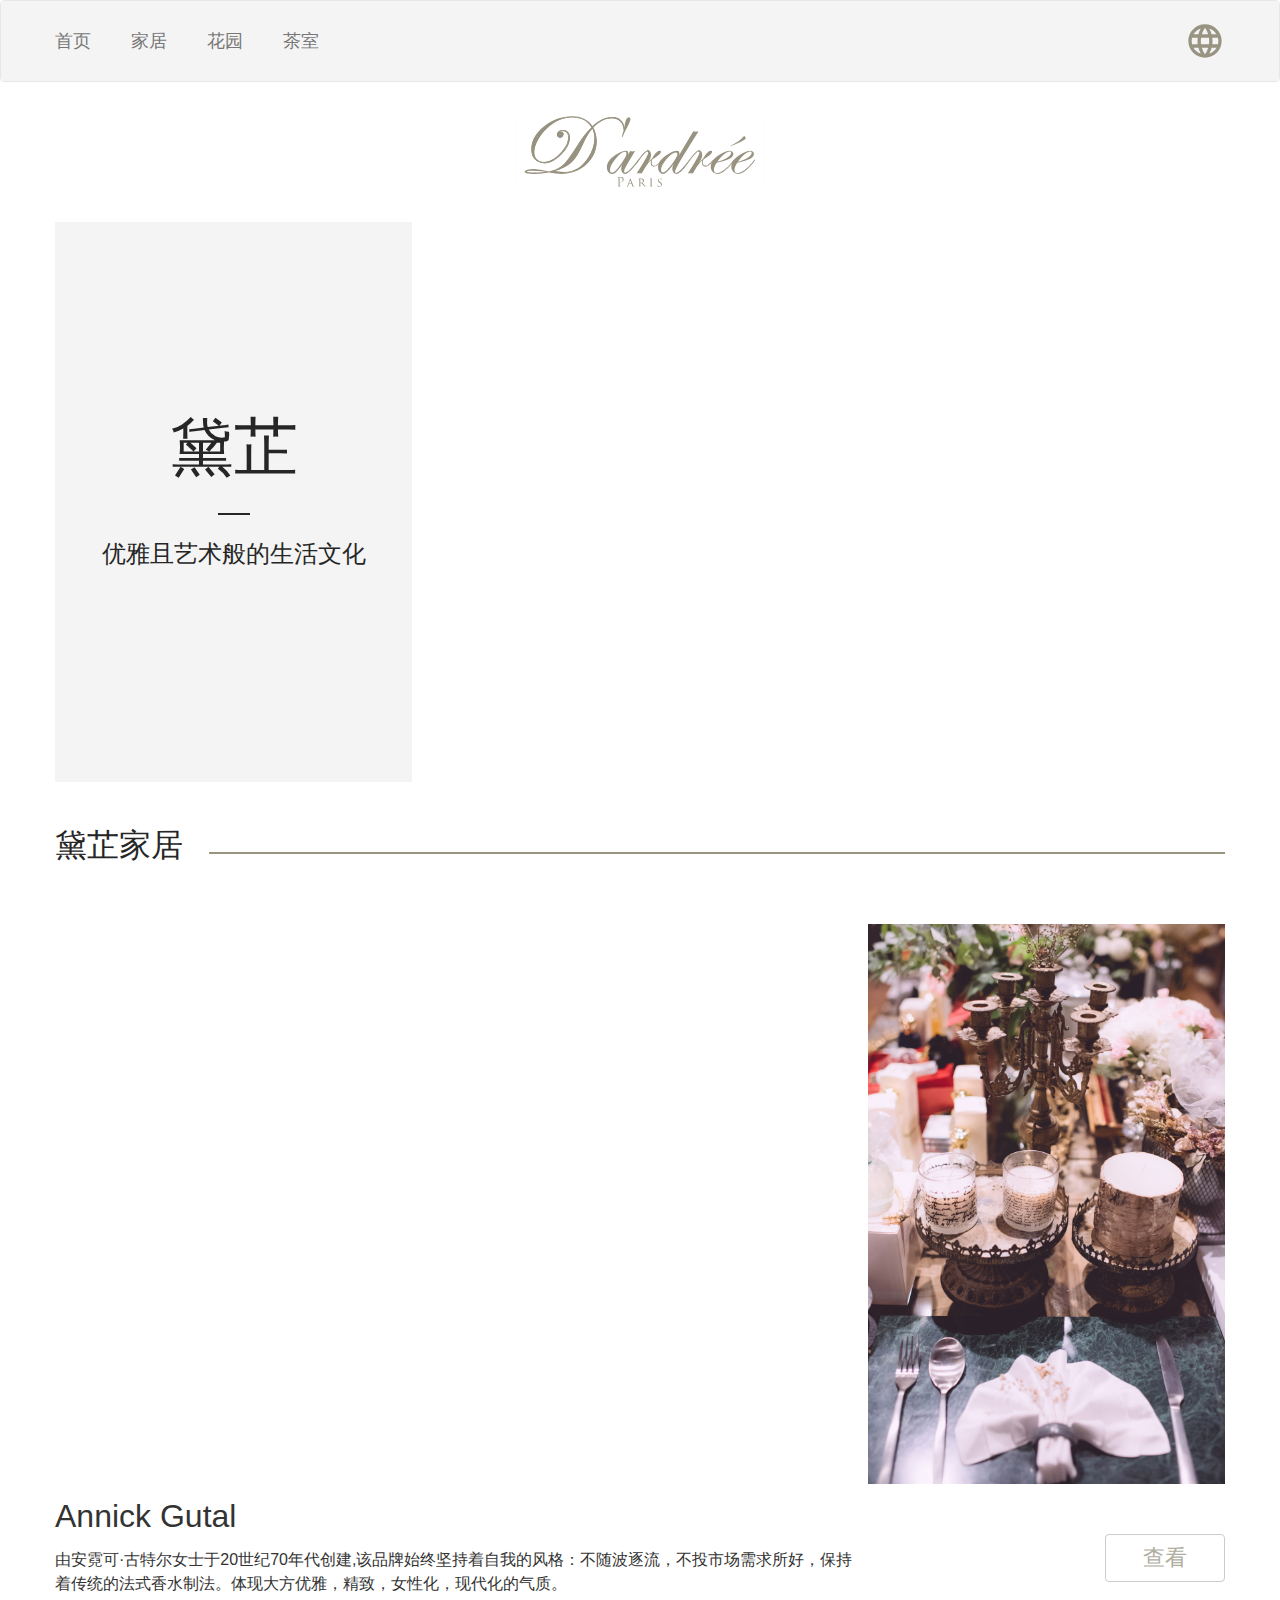
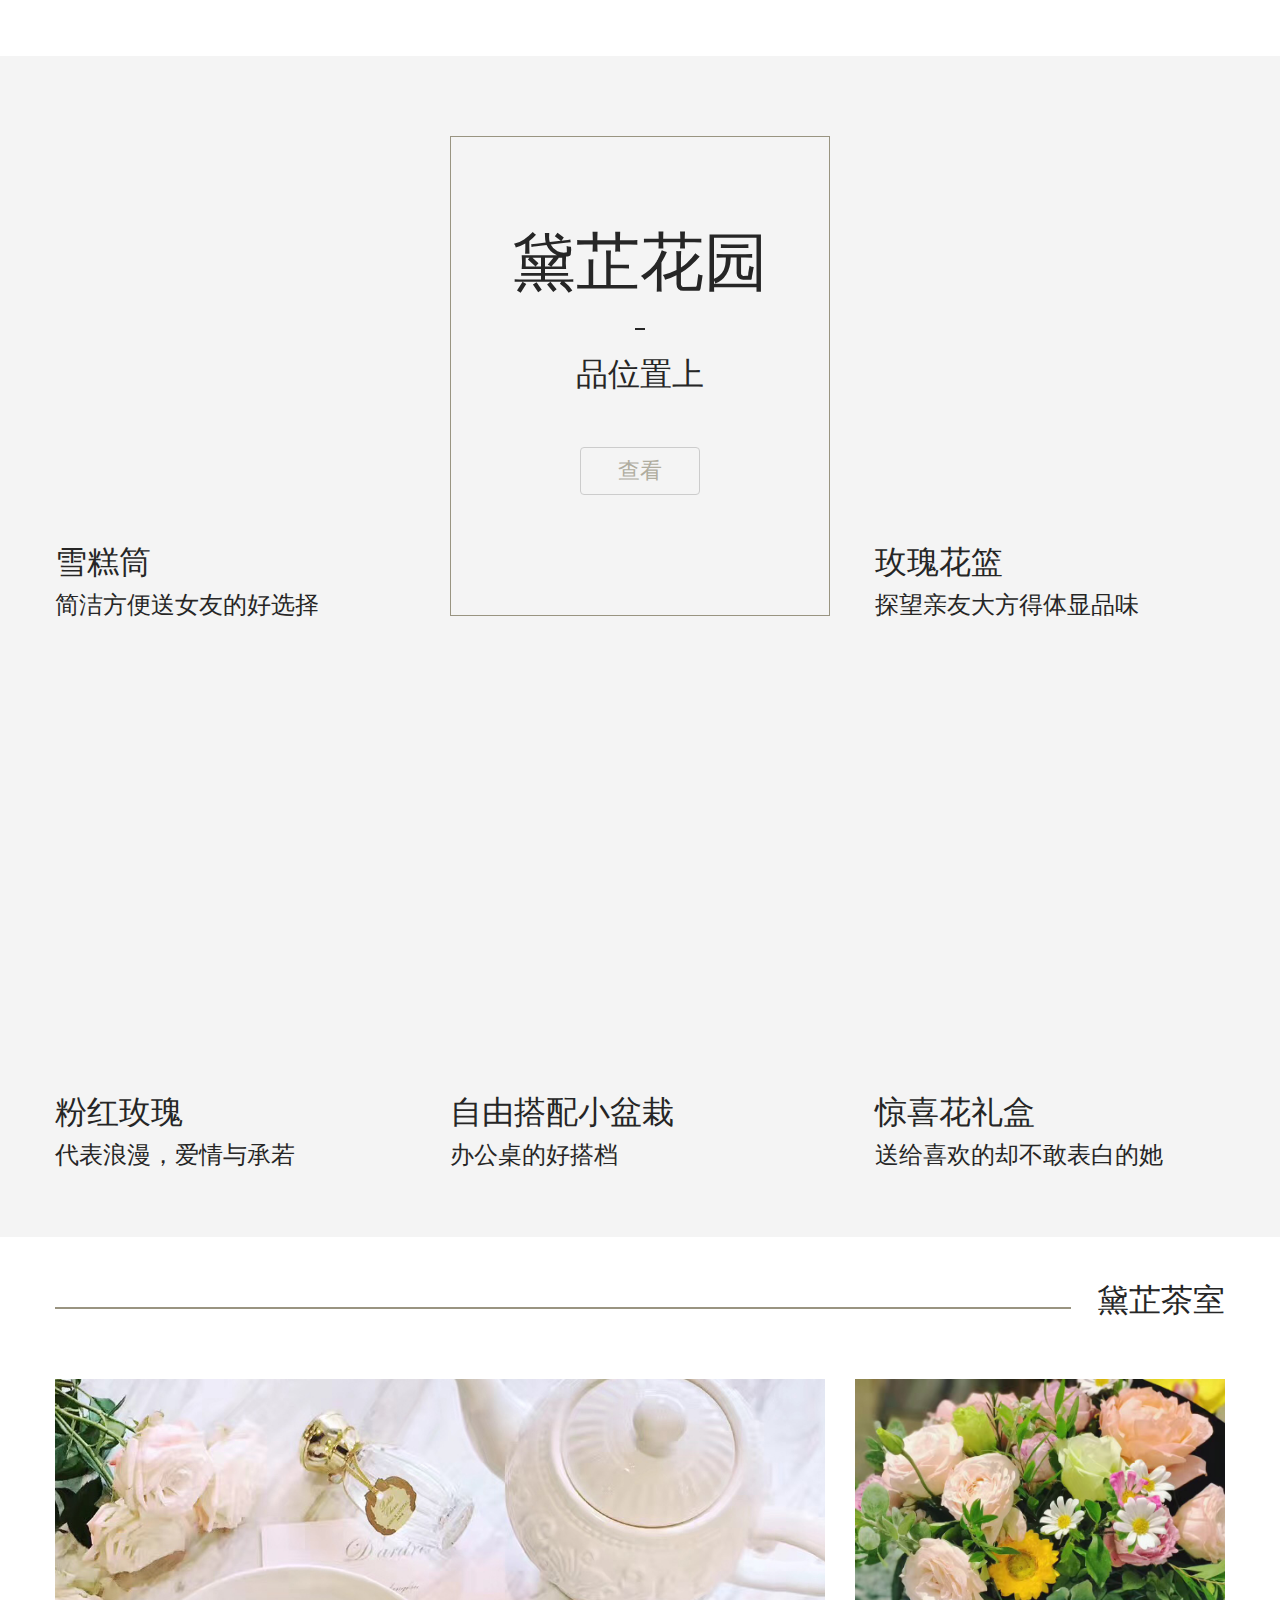
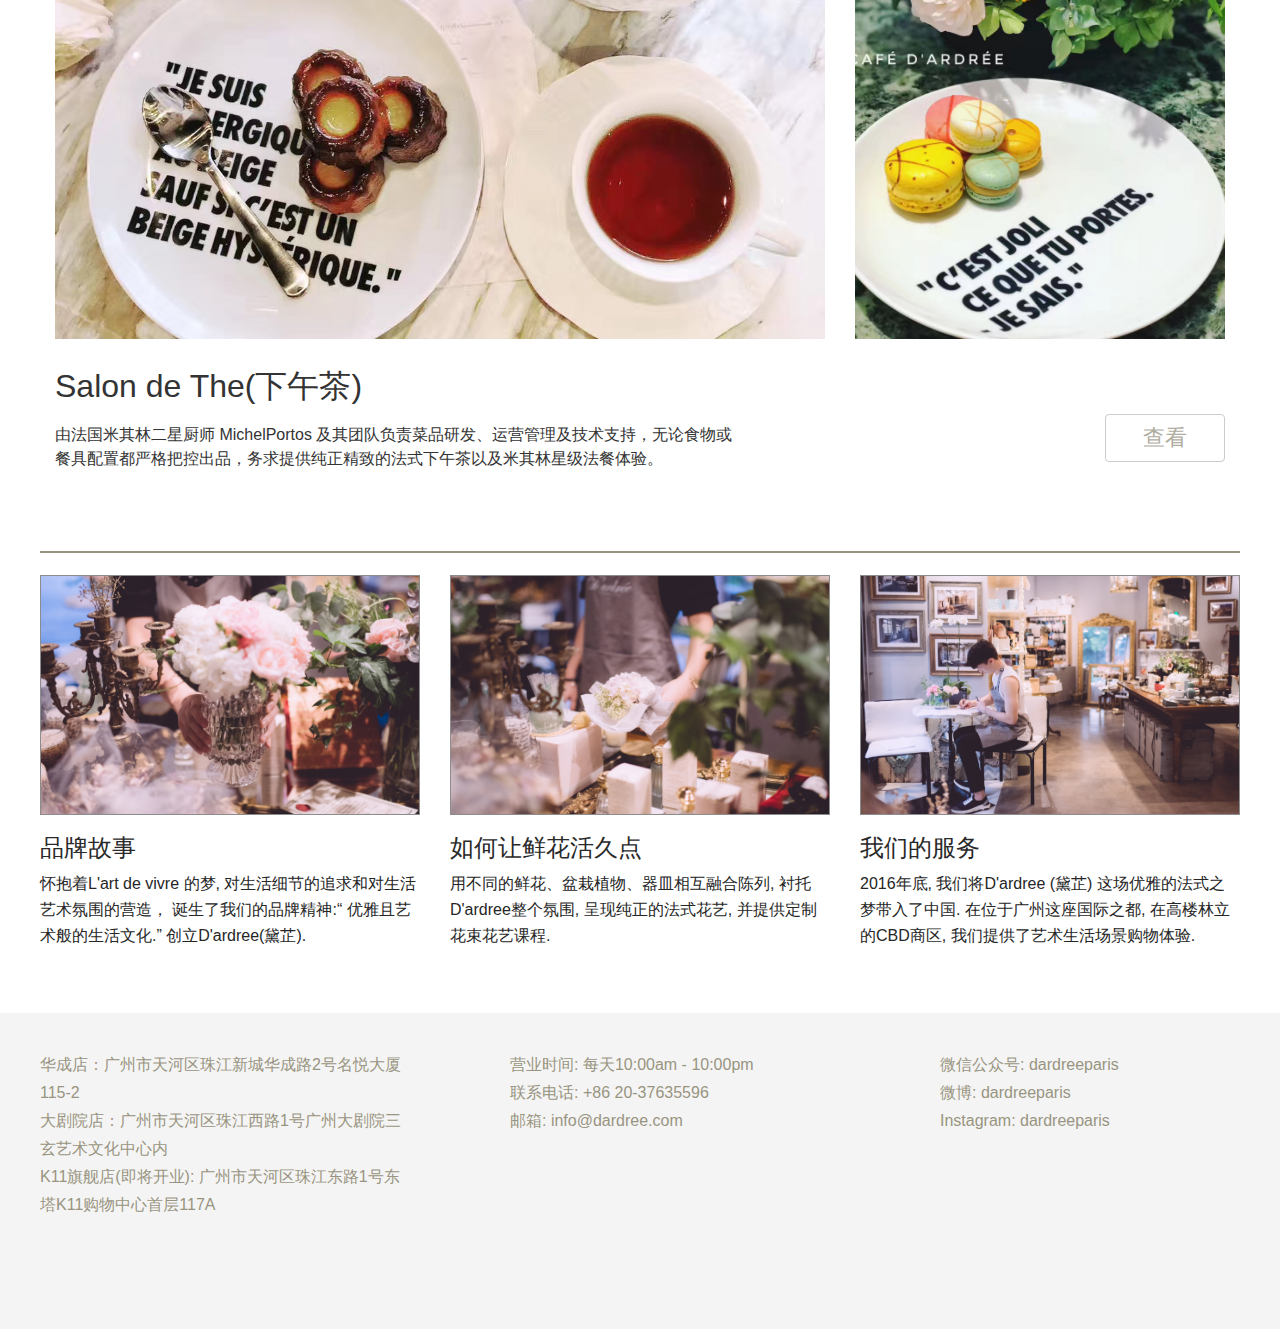
==== index.html @ 9ded81e1 "uodate" ====
<!DOCTYPE html>
<html lang="en">

<head>
    <meta charset="utf-8">
    <meta http-equiv="X-UA-Compatible" content="IE=edge">
    <meta name="viewport" content="width=device-width, initial-scale=1">
    <title>Document</title>
    <!-- Bootstrap -->
    <link href="./css/bootstrap.min.css" rel="stylesheet" />
    <link rel="stylesheet" href="./css/normalize.css" />

    <link rel="stylesheet" media="screen and (min-width:991px)" href="./css/index.css" type="text/css" />
    <link rel="stylesheet" media="screen and (min-width:750px) and (max-width:991px)" href="./css/ipad.css" type="text/css" />
    <style>
        @media screen and (min-width: 770px)and (max-width:991px) {
            .container {
                width: 736px;
            }
        }

        @media screen and (min-width: 992px) {
            .container {
                width: 1200px;
            }
        }

        @media screen and (min-width: 1400px) {
            .container {
                width: 1312px;
            }
        }
    </style>
    <script type="text/javascript" src="http://cdn.webfont.youziku.com/wwwroot/js/wf/youziku.api.min.js?"></script>
</head>

<body>
    <nav class="daiZhi_nav navbar navbar-default hidden-sm hidden-xs" id="home">
        <div class="container-fluid">
            <div class="container">
                <div class="collapse navbar-collapse" id="bs-example-navbar-collapse-1">
                    <ul class="nav navbar-nav hidden-sm">
                        <li><a href="#home">首页</a></li>
                        <li><a href="#homeGarden">家居</a></li>
                        <li><a href="#garden">花园</a></li>
                        <li><a href="#teaHouse">茶室</a></li>
                    </ul>
                    <ul class="nav navbar-nav navbar-right">
                        <embed src="./images/Ipad/图标/ic_language_black_48px.svg" type="image/svg+xml" />
                    </ul>
                </div>
            </div>
        </div>
    </nav>
    <nav class="ipad-nav hidden-lg hidden-md">
        <div class="content">
            <div class="nav-left">
                <p class="first"></p>
                <p></p>
                <p></p>
            </div>
            <div id="logo">
                <embed src="./logo4-3.svg" type="image/svg+xml" />
            </div>
            <div class="language">
                <embed src="./images/Ipad/图标/ic_language_black_48px.svg" type="image/svg+xml" />
            </div>
        </div>
    </nav>
    <div class="nav-content hidden-lg hidden-md">
        <ul>
            <li>首页<embed src="./images/Ipad/图标/home/ic_home_black_48px.svg" type="image/svg+xml" /></li>
            <li>家居<embed src="./images/Ipad/图标/filter vintage/ic_filter_vintage_black_48px.svg" type="image/svg+xml" /></li>
            <li>花园<embed src="./images/Ipad/图标/flower/ic_local_florist_black_48px.svg" type="image/svg+xml" /></li>
            <li>茶室<embed src="./images/Ipad/图标/breakfast/ic_free_breakfast_black_48px.svg" type="image/svg+xml" /></li>
        </ul>
    </div>
    <div class="pc">
        <!-- logo -->
        <h1 class="logo hidden-sm hidden-xs">
            <a href="javascript:;">
                <embed src="./logo4-3.svg" type="image/svg+xml" />
            </a>
        </h1>
        <!-- firstpart -->
        <div class="daiZhi_first">
            <div class="container">
                <div class="row">
                    <div class="col-md-4 leftbox">
                        <div class="pad">
                            <div class="inc">
                                <p>黛芷</p>
                                <hr style="width:32px;height:2px;border:none;border-top:2px solid #262626;" />
                                <p class="p2">优雅且艺术般的生活文化</p>
                            </div>
                        </div>
                    </div>
                    <div class="col-md-8 rightbox">
                        <div class="item" data-large-image="./Image/PC/主页/主业照.jpg" data-small-image="./Image/PC/主页/主业照.jpg">
                        </div>
                    </div>
                </div>
            </div>
        </div>

        <!-- 家居 -->
        <div class="daiZhiJiaJu" id="homeGarden">
            <div class="container">
                <div class="head">
                    <h3 class="title">黛芷家居</h3>
                    <hr class="hidden-sm hidden-xs" style="width:100%;height:2px;border:none;border-top:2px solid #999481;" />
                </div>
                <div class="row">
                    <div class="col-md-8 left" id="jiaJuPhoto">
                        <div class="item" data-large-image="./Image/PC/主页/黛芷家居/WYM_7405.jpg" data-small-image="./Image/PC/主页/黛芷家居/WYM_7405.jpg">
                        </div>
                    </div>
                    <div class="col-md-4 right hidden-sm hidden-xs">
                        <a href="javascript:;"></a>
                    </div>
                </div>
                <div class="introduce">
                    <h3>Annick Gutal</h3>
                    <p>由安霓可·古特尔女士于20世纪70年代创建,该品牌始终坚持着自我的风格：不随波逐流，不投市场需求所好，保持着传统的法式香水制法。体现大方优雅，精致，女性化，现代化的气质。</p>
                    </p>
                    <button type="button" class="btn btn-default">查看</button>
                </div>
            </div>
        </div>

        <!-- 花园 -->
        <div class="daiZhi_flower" id="garden">
            <div class="container">
                <div class="row">
                    <div class="hidden-lg hidden-md head">
                        <hr style="width:100%;height:2px;border:none;border-top:2px solid #262626;" />
                        <p>黛芷花园</p>
                    </div>
                    <div class="col-lg-4 col-md-6 col-sm-6 topLeft">
                        <a href="javascript:;">
                            <div class="kuang">
                                <div class="item" data-large-image="./Image/PC/主页/黛芷花园/雪糕筒.jpg" data-small-image="./Image/PC/主页/黛芷花园/雪糕筒.jpg">
                                </div>
                            </div>
                            <h3>雪糕筒</h3>
                            <p>简洁方便送女友的好选择</p>
                        </a>
                    </div>
                    <div class="col-lg-4 hidden-md hidden-sm hidden-xs topMid">
                        <a href="javascript:;">
                            <div class="kuang">
                                <div>
                                    <p>黛芷花园</p>
                                    <hr style="width:10px;height:2px;border:none;border-top:2px solid #262626;" />
                                    <p class="p2">品位置上</p>
                                    <button type="button" class="btn btn-default">查看</button>
                                </div>
                            </div>
                        </a>
                    </div>
                    <div class="col-lg-4 col-md-6 col-sm-6 topRight">
                        <a href="javascript:;">
                            <div class="kuang">
                                <div class="item" data-large-image="./Image/PC/主页/黛芷花园/hualan1.jpg" data-small-image="./Image/PC/主页/黛芷花园/hualan1.jpg">
                                </div>
                            </div>
                            <h3>玫瑰花篮</h3>
                            <p>探望亲友大方得体显品味</p>
                        </a>
                    </div>
                    <div class="col-lg-4 col-md-6 col-sm-6 downLeft">
                        <a href="javascript:;">
                            <div class="kuang">
                                <div class="item" data-large-image="./Image/PC/主页/黛芷花园/huahe 3.jpg" data-small-image="./Image/PC/主页/黛芷花园/huahe 3.jpg">
                                </div>
                            </div>
                            <h3>粉红玫瑰</h3>
                            <p>代表浪漫，爱情与承若</p>
                        </a>
                    </div>
                    <div class="col-lg-4 hidden-md hidden-sm hidden-xs downMid">
                        <a href="javascript:;">
                            <div class="kuang">
                                <div class="item" data-large-image="./Image/PC/主页/黛芷花园/30.jpg" data-small-image="./Image/PC/主页/黛芷花园/30.jpg">
                                </div>
                            </div>
                            <h3>自由搭配小盆栽</h3>
                            <p>办公桌的好搭档</p>
                        </a>
                    </div>
                    <div class="col-lg-4 col-md-6 col-sm-6 downRight">
                        <a href="javascript:;">
                            <div class="kuang">
                                <div class="item" data-large-image="./Image/PC/主页/黛芷花园/20.JPG" data-small-image="./Image/PC/主页/黛芷花园/20.JPG">
                                </div>
                            </div>
                            <h3>惊喜花礼盒</h3>
                            <p>送给喜欢的却不敢表白的她</p>
                        </a>
                    </div>
                </div>
            </div>
        </div>

        <!-- forthpart -->
        <div class="daiZhiChaShi hidden-sm hidden-xs" id="teaHouse">
            <div class="container">
                <div class="head">
                    <hr style="width:100%;height:2px;border:none;border-top:2px solid #999481;" />
                    <h3 class="title">黛芷茶室</h3>
                </div>
                <div class="row">
                    <div class="col-md-8 leftbox">
                        <a href="javascript:;"></a>
                    </div>
                    <div class="col-md-4 rightbox">
                        <a href="javascript:;"></a>
                    </div>
                </div>
                <div class="introduce">
                    <h3>Salon de The(下午茶)</h3>
                    <p>由法国米其林二星厨师 MichelPortos 及其团队负责菜品研发、运营管理及技术支持，无论食物或<br/> 餐具配置都严格把控出品，务求提供纯正精致的法式下午茶以及米其林星级法餐体验。
                    </p>
                    <button type="button" class="btn btn-default">查看</button>
                </div>
            </div>
        </div>

        <!-- fifthpart -->
        <div class="other">
            <div class="container">
                <hr style="width:100%;height:2px;border:none;border-top:2px solid #999481;" />
                <div class="row">
                    <div class="col-md-4 topLeft">
                        <a href="javascript:;">
                            <div class="kuang">

                            </div>
                            <h3>品牌故事</h3>
                            <p>怀抱着L'art de vivre 的梦, 对生活细节的追求和对生活艺术氛围的营造， 诞生了我们的品牌精神:“ 优雅且艺术般的生活文化.” 创立D'ardree(黛芷).</p>
                        </a>
                    </div>
                    <div class="col-md-4 topMid">
                        <a href="javascript:;">
                            <div class="kuang">

                            </div>
                            <h3>如何让鲜花活久点</h3>
                            <p>用不同的鲜花、盆栽植物、器皿相互融合陈列, 衬托D'ardree整个氛围, 呈现纯正的法式花艺, 并提供定制花束花艺课程.</p>
                        </a>
                    </div>
                    <div class="col-md-4 topRight">
                        <a href="javascript:;">
                            <div class="kuang">

                            </div>
                            <h3>我们的服务</h3>
                            <p>2016年底, 我们将D'ardree (黛芷) 这场优雅的法式之梦带入了中国. 在位于广州这座国际之都, 在高楼林立的CBD商区, 我们提供了艺术生活场景购物体验.</p>
                        </a>
                    </div>
                </div>
            </div>
        </div>

        <footer>
            <div class="container">
                <div class="row">
                    <div class="col-md-4 col-sm-6 footLeft">
                        <p>华成店：广州市天河区珠江新城华成路2号名悦大厦115-2 <br/> 大剧院店：广州市天河区珠江西路1号广州大剧院三玄艺术文化中心内 <br/> K11旗舰店(即将开业): 广州市天河区珠江东路1号东塔K11购物中心首层117A</p>
                    </div>
                    <div class="col-md-4 col-sm-6 footMid">
                        <p>营业时间: 每天10:00am - 10:00pm <br/>联系电话: +86 20-37635596<br/> 邮箱: info@dardree.com</p>
                    </div>
                    <div class="col-md-4 col-sm-6 footRight">
                        <p>微信公众号: dardreeparis <br/>微博: dardreeparis <br/>Instagram: dardreeparis</p>
                    </div>
                </div>
            </div>
        </footer>
    </div>
    <div id="content">

        <!-- firstpart -->
        <div class="daiZhi_first">
            <div class="container">
                <div class="row">
                    <div class="col-md-4 leftbox">
                        <div class="pad">
                            <div class="inc">
                                <p>黛芷</p>
                                <hr style="width:32px;height:2px;border:none;border-top:2px solid #262626;" />
                                <p class="p2">优雅且艺术般的生活文化</p>
                            </div>
                        </div>
                    </div>
                    <div class="col-md-8 rightbox">
                        <div class="item" data-large-image="./Image/first.jpg" data-small-image="./Image/first.jpg">
                        </div>
                    </div>
                </div>
            </div>
        </div>

        <!-- 家居 -->
        <div class="daiZhiJiaJu" id="homeGarden">
            <div class="container">
                <div class="head">
                    <h3 class="title">黛芷家居</h3>
                    <hr class="hidden-sm hidden-xs" style="width:100%;height:2px;border:none;border-top:2px solid #999481;" />
                </div>
                <div class="row">
                    <div class="col-md-8 left" id="jiaJuPhoto">
                        <div class="item" data-large-image="./Image/黛芷家居/Home Decor/WYM_7405.jpg" data-small-image="./Image/黛芷家居/Home Decor/WYM_7405.jpg">
                        </div>
                    </div>
                    <div class="col-md-4 right hidden-sm hidden-xs">
                        <a href="javascript:;"></a>
                    </div>
                </div>
                <div class="introduce">
                    <h3>Annick Gutal</h3>
                    <p>由安霓可·古特尔女士于20世纪70年代创建,该品牌始终坚持着自我的风格：不随波逐流，不投市场需求所好，保持着传统的法式香水制法。体现大方优雅，精致，女性化，现代化的气质。</p>
                    </p>
                    <button type="button" class="btn btn-default">查看</button>
                </div>
            </div>
        </div>

        <!-- 花园 -->
        <div class="daiZhi_flower" id="garden">
            <div class="container">
                <div class="row">
                    <div class="hidden-lg hidden-md head">
                        <hr style="width:100%;height:2px;border:none;border-top:2px solid #262626;" />
                        <p>黛芷花园</p>
                    </div>
                    <div class="col-lg-4 col-md-6 col-sm-6 topLeft">
                        <a href="javascript:;">
                            <div class="kuang">
                                <div class="item" data-large-image="./Image/黛芷花园/图片/花束/雪糕筒.jpg" data-small-image="./Image/黛芷花园/图片/花束/雪糕筒.jpg">
                                </div>
                            </div>
                            <h3>雪糕筒</h3>
                            <p>简洁方便送女友的好选择</p>
                        </a>
                    </div>
                    <div class="col-lg-4 hidden-md hidden-sm hidden-xs topMid">
                        <a href="javascript:;">
                            <div class="kuang">
                                <div>
                                    <p>黛芷花园</p>
                                    <hr style="width:10px;height:2px;border:none;border-top:2px solid #262626;" />
                                    <p class="p2">品位置上</p>
                                    <button type="button" class="btn btn-default">查看</button>
                                </div>
                            </div>
                        </a>
                    </div>
                    <div class="col-lg-4 col-md-6 col-sm-6 topRight">
                        <a href="javascript:;">
                            <div class="kuang">
                                <div class="item" data-large-image="./Image/hualan.jpg" data-small-image="./Image/hualan.jpg">
                                </div>
                            </div>
                            <h3>玫瑰花篮</h3>
                            <p>探望亲友大方得体显品味</p>
                        </a>
                    </div>
                    <div class="col-lg-4 col-md-6 col-sm-6 downLeft">
                        <a href="javascript:;">
                            <div class="kuang">
                                <div class="item" data-large-image="./Image/黛芷花园/图片/花篮/FullSizeRender 72.jpg" data-small-image="./Image/黛芷花园/图片/花篮/FullSizeRender 72.jpg">
                                </div>
                            </div>
                            <h3>粉红玫瑰</h3>
                            <p>代表浪漫，爱情与承若</p>
                        </a>
                    </div>
                    <div class="col-lg-4 hidden-md hidden-sm hidden-xs downMid">
                        <a href="javascript:;">
                            <div class="kuang">
                                <div class="item" data-large-image="./Image/xiaopenzai.jpg" data-small-image="./Image/xiaopenzai.jpg">
                                </div>
                            </div>
                            <h3>自由搭配小盆栽</h3>
                            <p>办公桌的好搭档</p>
                        </a>
                    </div>
                    <div class="col-lg-4 col-md-6 col-sm-6 downRight">
                        <a href="javascript:;">
                            <div class="kuang">
                                <div class="item" data-large-image="./Image/lihe.jpg" data-small-image="./Image/lihe.jpg">
                                </div>
                            </div>
                            <h3>惊喜花礼盒</h3>
                            <p>送给喜欢的却不敢表白的她</p>
                        </a>
                    </div>
                </div>
            </div>
        </div>

        <!-- forthpart -->
        <div class="daiZhiChaShi hidden-sm hidden-xs" id="teaHouse">
            <div class="container">
                <div class="head">
                    <hr style="width:100%;height:2px;border:none;border-top:2px solid #999481;" />
                    <h3 class="title">黛芷茶室</h3>
                </div>
                <div class="row">
                    <div class="col-md-8 leftbox">
                        <a href="javascript:;"></a>
                    </div>
                    <div class="col-md-4 rightbox">
                        <a href="javascript:;"></a>
                    </div>
                </div>
                <div class="introduce">
                    <h3>Salon de The(下午茶)</h3>
                    <p>由法国米其林二星厨师 MichelPortos 及其团队负责菜品研发、运营管理及技术支持，无论食物或<br/> 餐具配置都严格把控出品，务求提供纯正精致的法式下午茶以及米其林星级法餐体验。
                    </p>
                    <button type="button" class="btn btn-default">查看</button>
                </div>
            </div>
        </div>

        <!-- fifthpart -->
        <div class="other">
            <div class="container">
                <hr style="width:100%;height:2px;border:none;border-top:2px solid #999481;" />
                <div class="row">
                    <div class="col-md-4 topLeft">
                        <a href="javascript:;">
                            <div class="kuang">

                            </div>
                            <h3>品牌故事</h3>
                            <p>怀抱着L'art de vivre 的梦, 对生活细节的追求和对生活艺术氛围的营造， 诞生了我们的品牌精神:“ 优雅且艺术般的生活文化.” 创立D'ardree(黛芷).</p>
                        </a>
                    </div>
                    <div class="col-md-4 topMid">
                        <a href="javascript:;">
                            <div class="kuang">

                            </div>
                            <h3>如何让鲜花活久点</h3>
                            <p>用不同的鲜花、盆栽植物、器皿相互融合陈列, 衬托D'ardree整个氛围, 呈现纯正的法式花艺, 并提供定制花束花艺课程.</p>
                        </a>
                    </div>
                    <div class="col-md-4 topRight">
                        <a href="javascript:;">
                            <div class="kuang">

                            </div>
                            <h3>我们的服务</h3>
                            <p>2016年底, 我们将D'ardree (黛芷) 这场优雅的法式之梦带入了中国. 在位于广州这座国际之都, 在高楼林立的CBD商区, 我们提供了艺术生活场景购物体验.</p>
                        </a>
                    </div>
                </div>
            </div>
        </div>
        <footer>
            <div class="container">
                <div class="row">
                    <div class="col-md-4 col-sm-6 footLeft">
                        <p>华成店：广州市天河区珠江新城华成路2号名悦大厦115-2 <br/> 大剧院店：广州市天河区珠江西路1号广州大剧院三玄艺术文化中心内 <br/> K11旗舰店(即将开业): 广州市天河区珠江东路1号东塔K11购物中心首层117A</p>
                    </div>
                    <div class="col-md-4 col-sm-6 footMid">
                        <p>营业时间: 每天10:00am - 10:00pm <br/>联系电话: +86 20-37635596<br/> 邮箱: info@dardree.com</p>
                    </div>
                    <div class="col-md-4 col-sm-6 footRight">
                        <p>微信公众号: dardreeparis <br/>微博: dardreeparis <br/>Instagram: dardreeparis</p>
                    </div>
                </div>
            </div>
        </footer>
    </div>

    <!-- jQuery (necessary for Bootstrap's JavaScript plugins) -->
    <script src="http://apps.bdimg.com/libs/jquery/2.1.4/jquery.min.js"></script>
    <!-- Include all compiled plugins (below), or include individual files as needed -->
    <script src="./js/bootstrap.min.js"></script>
    <script src="./js/index.js"></script>
    <script type="text/javascript">
        $youziku.load("body", "ecbdd4fb651149859746f915808ebe56", "CTjsongti");
        /*$youziku.load("#id1,.class1,h1", "ecbdd4fb651149859746f915808ebe56", "CTjsongti");*/
        /*．．．*/
        $youziku.draw('https://danielarsenal.github.io/DaiZhiweb/');
    </script>
</body>

</html>
---- css/index.css ----
body {
  min-width: 1200px;
}
body .daiZhi_nav {
  overflow: hidden;
}
body .daiZhi_nav .container-fluid {
  background-color: #f4f4f4;
  color: #999481;
}
body .daiZhi_nav .container-fluid .collapse {
  padding-left: 0;
}
body .daiZhi_nav .container-fluid .collapse.navbar {
  margin-bottom: 0;
}
body .daiZhi_nav .container-fluid .collapse .navbar-nav {
  padding-left: 0;
}
body .daiZhi_nav .container-fluid .collapse .navbar-nav > li {
  padding: 0px 5px;
}
body .daiZhi_nav .container-fluid .collapse .navbar-nav > li > a {
  font-size: 18px;
  line-height: 50px;
}
body .daiZhi_nav .container-fluid .collapse .navbar-nav > li:first-of-type {
  padding-left: 0;
}
body .daiZhi_nav .container-fluid .collapse .navbar-nav > li:first-of-type a {
  padding-left: 0;
}
body .daiZhi_nav .container-fluid .collapse .navbar-nav > li[class="last"] {
  padding-left: 0;
  padding-right: 0;
}
body .daiZhi_nav .container-fluid .collapse .navbar-nav > li[class="last"] a {
  padding-left: 0;
  padding-right: 0;
}
body .daiZhi_nav .container-fluid .collapse .navbar-toggle {
  margin-top: 23px;
}
body .daiZhi_nav .container-fluid .collapse .navbar-right embed {
  display: block;
  width: 40px;
  float: right;
  margin-top: 20px;
}
body .pc .logo {
  overflow: hidden;
  margin: 32px 0px;
}
body .pc .logo a {
  display: block;
  width: 250px;
  height: 76px;
  overflow: hidden;
  margin: 0 auto;
  position: relative;
}
body .pc .logo a embed {
  display: block;
  width: 250px;
  position: absolute;
  top: -60px;
  left: 0px;
}
body .pc .daiZhi_first {
  overflow: hidden;
}
body .pc .daiZhi_first .container .row .leftbox {
  height: 560px;
  padding: 0 28px 0 15px;
}
body .pc .daiZhi_first .container .row .leftbox .pad {
  height: 100%;
  background-color: #f4f4f4;
  position: relative;
}
body .pc .daiZhi_first .container .row .leftbox .pad .inc {
  height: 200px;
  position: absolute;
  left: 0;
  top: 0;
  right: 0;
  bottom: 0;
  margin: auto;
  color: #262626;
}
body .pc .daiZhi_first .container .row .leftbox .pad .inc p {
  font-size: 64px;
  text-align: center;
}
body .pc .daiZhi_first .container .row .leftbox .pad .inc .p2 {
  font-size: 24px;
}
body .pc .daiZhi_first .container .row .rightbox {
  padding-left: 28px;
}
body .pc .daiZhi_first .container .row .rightbox div .mobileImg {
  width: 100%;
}
body .pc .daiZhi_first .container .row .rightbox div .mobileImg > img {
  width: 100%;
  display: block;
}
body .pc .daiZhi_first .container .row .rightbox div .pcImg {
  width: 100%;
  height: 560px;
  display: block;
  background-position: center center;
  background-size: cover;
}
body .pc .daiZhiJiaJu {
  overflow: hidden;
}
body .pc .daiZhiJiaJu .container .head {
  padding-left: 154px;
  padding-top: 50px;
  position: relative;
  height: 142px;
}
body .pc .daiZhiJiaJu .container .head .title {
  color: #262626;
  position: absolute;
  left: 0;
  top: 26px;
  font-size: 32px;
  margin-bottom: 0;
}
body .pc .daiZhiJiaJu .container .row .left {
  padding-right: 28px;
}
body .pc .daiZhiJiaJu .container .row .left div .mobileImg {
  width: 100%;
}
body .pc .daiZhiJiaJu .container .row .left div .mobileImg > img {
  width: 100%;
  display: block;
}
body .pc .daiZhiJiaJu .container .row .left div .pcImg {
  width: 100%;
  height: 560px;
  display: block;
  background-position: center center;
  background-size: cover;
}
body .pc .daiZhiJiaJu .container .row .right {
  padding-left: 28px;
}
body .pc .daiZhiJiaJu .container .row .right a {
  width: 100%;
  height: 560px;
  display: block;
  background-image: url("../Image/PC/主页/黛芷家居/WYM_7534.jpg");
  background-position: center center;
  background-size: cover;
}
body .pc .daiZhiJiaJu .container .introduce {
  margin-bottom: 60px;
  position: relative;
}
body .pc .daiZhiJiaJu .container .introduce h3 {
  margin: 0px;
  font-size: 32px;
  line-height: 64px;
}
body .pc .daiZhiJiaJu .container .introduce p {
  width: 800px;
  font-size: 16px;
  line-height: 24px;
}
body .pc .daiZhiJiaJu .container .introduce button {
  position: absolute;
  width: 120px;
  height: 48px;
  right: 0;
  top: 50px;
  color: #b0ad9f;
  font-size: 22px;
}
body .pc .daiZhi_flower {
  overflow: hidden;
  background-color: #f4f4f4;
}
body .pc .daiZhi_flower .container {
  padding: 0;
}
body .pc .daiZhi_flower .container .row {
  margin-top: 80px;
  height: 480px;
}
body .pc .daiZhi_flower .container .row .topLeft,
body .pc .daiZhi_flower .container .row .topRight,
body .pc .daiZhi_flower .container .row .downLeft,
body .pc .daiZhi_flower .container .row .downMid,
body .pc .daiZhi_flower .container .row .downRight {
  padding-left: 30px;
  padding-right: 30px;
}
body .pc .daiZhi_flower .container .row .topLeft a,
body .pc .daiZhi_flower .container .row .topRight a,
body .pc .daiZhi_flower .container .row .downLeft a,
body .pc .daiZhi_flower .container .row .downMid a,
body .pc .daiZhi_flower .container .row .downRight a {
  display: block;
  margin-bottom: 64px;
}
body .pc .daiZhi_flower .container .row .topLeft a .kuang,
body .pc .daiZhi_flower .container .row .topRight a .kuang,
body .pc .daiZhi_flower .container .row .downLeft a .kuang,
body .pc .daiZhi_flower .container .row .downMid a .kuang,
body .pc .daiZhi_flower .container .row .downRight a .kuang {
  height: 400px;
}
body .pc .daiZhi_flower .container .row .topLeft a .kuang .mobileImg,
body .pc .daiZhi_flower .container .row .topRight a .kuang .mobileImg,
body .pc .daiZhi_flower .container .row .downLeft a .kuang .mobileImg,
body .pc .daiZhi_flower .container .row .downMid a .kuang .mobileImg,
body .pc .daiZhi_flower .container .row .downRight a .kuang .mobileImg {
  width: 100%;
}
body .pc .daiZhi_flower .container .row .topLeft a .kuang .mobileImg > img,
body .pc .daiZhi_flower .container .row .topRight a .kuang .mobileImg > img,
body .pc .daiZhi_flower .container .row .downLeft a .kuang .mobileImg > img,
body .pc .daiZhi_flower .container .row .downMid a .kuang .mobileImg > img,
body .pc .daiZhi_flower .container .row .downRight a .kuang .mobileImg > img {
  width: 100%;
  display: block;
}
body .pc .daiZhi_flower .container .row .topLeft a .kuang .pcImg,
body .pc .daiZhi_flower .container .row .topRight a .kuang .pcImg,
body .pc .daiZhi_flower .container .row .downLeft a .kuang .pcImg,
body .pc .daiZhi_flower .container .row .downMid a .kuang .pcImg,
body .pc .daiZhi_flower .container .row .downRight a .kuang .pcImg {
  width: 100%;
  height: 400px;
  display: block;
  background-position: center center;
  background-size: cover;
  border: 1px solid #999481;
}
body .pc .daiZhi_flower .container .row .topLeft a h3,
body .pc .daiZhi_flower .container .row .topRight a h3,
body .pc .daiZhi_flower .container .row .downLeft a h3,
body .pc .daiZhi_flower .container .row .downMid a h3,
body .pc .daiZhi_flower .container .row .downRight a h3 {
  margin-top: 0;
  margin-bottom: 0;
  font-size: 32px;
  line-height: 52px;
  color: #262626;
}
body .pc .daiZhi_flower .container .row .topLeft a p,
body .pc .daiZhi_flower .container .row .topRight a p,
body .pc .daiZhi_flower .container .row .downLeft a p,
body .pc .daiZhi_flower .container .row .downMid a p,
body .pc .daiZhi_flower .container .row .downRight a p {
  font-size: 24px;
  margin: 0px;
}
body .pc .daiZhi_flower .container .row .topMid {
  height: 100%;
}
body .pc .daiZhi_flower .container .row .topMid a {
  margin-bottom: 64px;
}
body .pc .daiZhi_flower .container .row .topMid a .kuang {
  border: 1px solid #999481;
  position: relative;
  width: 100%;
  height: 100%;
  margin: 0 auto;
  box-sizing: border-box;
}
body .pc .daiZhi_flower .container .row .topMid a .kuang div {
  width: 280px;
  height: 400px;
  position: absolute;
  left: 50%;
  top: 80px;
  margin-left: -140px;
}
body .pc .daiZhi_flower .container .row .topMid a .kuang div p {
  font-size: 64px;
  text-align: center;
}
body .pc .daiZhi_flower .container .row .topMid a .kuang div .p2 {
  font-size: 32px;
}
body .pc .daiZhi_flower .container .row .topMid a .kuang div button {
  background-color: transparent;
  width: 120px;
  height: 48px;
  color: #b0ad9f;
  font-size: 22px;
  position: absolute;
  top: 230px;
  left: 50%;
  margin-left: -60px;
}
body .pc .daiZhi_flower .container .row .topRight a .kuang {
  background: url('../Image/黛芷花园/图片/花篮/FullSizeRender 72.jpg') no-repeat 0px 0px;
  background-size: cover;
}
body .pc .daiZhi_flower .container .row .downLeft a .kuang {
  background: url('../Image/黛芷花园/图片/花篮/IMG_0695 2.JPG') no-repeat 0px 0px;
  background-size: cover;
}
body .pc .daiZhi_flower .container .row .downMid {
  padding: 0 15px;
}
body .pc .daiZhi_flower .container .row .downMid a .kuang {
  background: url('../Image/黛芷花园/图片/商业瓶花/FullSizeRender 73.jpg') no-repeat 0px 0px;
  background-size: cover;
}
body .pc .daiZhi_flower .container .row .downRight a .kuang {
  background: url('../Image/黛芷花园/图片/花盒/FullSizeRender 71.jpg') no-repeat 0px 0px;
  background-size: cover;
}
body .pc .daiZhi_flower .container .down {
  margin-top: 64px;
  height: 480px;
}
body .pc .daiZhi_flower .container .down .downLeft div {
  width: 400px;
  float: left;
}
body .pc .daiZhi_flower .container .down .downLeft div .kuang {
  border: 1px solid #8c8c8c;
  height: 400px;
  width: 400px;
  margin: 0;
  box-sizing: border-box;
  overflow: hidden;
  position: relative;
}
body .pc .daiZhi_flower .container .down .downLeft div .kuang a {
  display: block;
  width: 100%;
  height: 100%;
}
body .pc .daiZhi_flower .container .down .downLeft div .kuang a img {
  width: 400px;
  position: absolute;
  top: -135px;
  left: 0px;
}
body .pc .daiZhi_flower .container .down .downLeft div h3 {
  margin-top: 0;
  margin-bottom: 0;
  font-size: 32px;
  line-height: 52px;
  color: #262626;
}
body .pc .daiZhi_flower .container .down .downLeft div p {
  font-size: 24px;
  margin: 0px;
}
body .pc .daiZhi_flower .container .down .downMid div {
  width: 400px;
  margin: 0 auto;
}
body .pc .daiZhi_flower .container .down .downMid div .kuang {
  border: 1px solid #8c8c8c;
  height: 400px;
  width: 400px;
  margin: 0;
  box-sizing: border-box;
  overflow: hidden;
  position: relative;
}
body .pc .daiZhi_flower .container .down .downMid div .kuang a {
  display: block;
  width: 100%;
  height: 100%;
}
body .pc .daiZhi_flower .container .down .downMid div .kuang a img {
  width: 400px;
  position: absolute;
  top: -80px;
  left: 0px;
}
body .pc .daiZhi_flower .container .down .downMid div h3 {
  margin-top: 0;
  margin-bottom: 0;
  font-size: 32px;
  line-height: 52px;
  color: #262626;
}
body .pc .daiZhi_flower .container .down .downMid div p {
  font-size: 24px;
  margin: 0px;
}
body .pc .daiZhi_flower .container .down .downRight div {
  width: 400px;
  float: right;
}
body .pc .daiZhi_flower .container .down .downRight div .kuang {
  border: 1px solid #8c8c8c;
  height: 400px;
  width: 400px;
  margin: 0;
  box-sizing: border-box;
  overflow: hidden;
  position: relative;
}
body .pc .daiZhi_flower .container .down .downRight div .kuang a {
  display: block;
  width: 100%;
  height: 100%;
}
body .pc .daiZhi_flower .container .down .downRight div .kuang a img {
  width: 400px;
  position: absolute;
  top: -80px;
  left: 0px;
}
body .pc .daiZhi_flower .container .down .downRight div h3 {
  margin-top: 0;
  margin-bottom: 0;
  font-size: 32px;
  line-height: 52px;
  color: #262626;
}
body .pc .daiZhi_flower .container .down .downRight div p {
  font-size: 24px;
  margin: 0px;
}
body .pc .daiZhiChaShi {
  overflow: hidden;
}
body .pc .daiZhiChaShi .container .head {
  padding-right: 154px;
  padding-top: 50px;
  position: relative;
  height: 142px;
}
body .pc .daiZhiChaShi .container .head .title {
  color: #262626;
  position: absolute;
  right: 0;
  top: 26px;
  font-size: 32px;
  margin-bottom: 0;
}
body .pc .daiZhiChaShi .container .row .leftbox a {
  width: 100%;
  height: 560px;
  display: block;
  background-image: url("../Image/PC/主页/黛芷茶室/2.下午茶.jpg");
  background-position: center center;
  background-size: cover;
}
body .pc .daiZhiChaShi .container .row .rightbox a {
  width: 100%;
  height: 560px;
  display: block;
  background-image: url("../Image/PC/主页/黛芷茶室/法国马卡龙.jpg");
  background-position: center center;
  background-size: cover;
}
body .pc .daiZhiChaShi .container .introduce {
  margin-top: 15px;
  margin-bottom: 60px;
  position: relative;
}
body .pc .daiZhiChaShi .container .introduce h3 {
  margin: 0px;
  font-size: 32px;
  line-height: 64px;
  margin-bottom: 5px;
}
body .pc .daiZhiChaShi .container .introduce p {
  font-size: 16px;
  line-height: 24px;
}
body .pc .daiZhiChaShi .container .introduce button {
  position: absolute;
  width: 120px;
  height: 48px;
  right: 0;
  top: 60px;
  color: #b0ad9f;
  font-size: 22px;
}
body .pc .other {
  overflow: hidden;
}
body .pc .other .container {
  padding: 0;
}
body .pc .other .container .row {
  height: 350px;
}
body .pc .other .container .row .topLeft a,
body .pc .other .container .row .topMid a,
body .pc .other .container .row .topRight a {
  display: block;
  margin-bottom: 64px;
}
body .pc .other .container .row .topLeft a .kuang,
body .pc .other .container .row .topMid a .kuang,
body .pc .other .container .row .topRight a .kuang {
  height: 240px;
  background: url('../Image/PC/主页/其他/WYM_7395.jpg') no-repeat 0px 0px;
  background-size: cover;
  border: 1px solid #8c8c8c;
  box-sizing: border-box;
}
body .pc .other .container .row .topLeft a h3,
body .pc .other .container .row .topMid a h3,
body .pc .other .container .row .topRight a h3 {
  font-size: 24px;
  color: #292929;
}
body .pc .other .container .row .topLeft a p,
body .pc .other .container .row .topMid a p,
body .pc .other .container .row .topRight a p {
  font-size: 16px;
  line-height: 26px;
}
body .pc .other .container .row .topMid a .kuang {
  background: url('../Image/PC/主页/其他/WYM_7375.jpg') no-repeat 0px 0px;
  background-size: cover;
}
body .pc .other .container .row .topRight a .kuang {
  background: url('../Image/PC/主页/其他/WYM_7325.jpg') no-repeat 0px 0px;
  background-size: cover;
}
body .pc footer {
  overflow: hidden;
  background-color: #f4f4f4;
  padding-top: 38px;
}
body .pc footer .container .row {
  padding-bottom: 100px;
}
body .pc footer .container .row .footLeft,
body .pc footer .container .row .footMid,
body .pc footer .container .row .footRight {
  padding-left: 0;
  padding-right: 28px;
}
body .pc footer .container .row .footLeft p,
body .pc footer .container .row .footMid p,
body .pc footer .container .row .footRight p {
  font-size: 16px;
  line-height: 28px;
  color: #999481;
}
body .pc footer .container .row .footMid {
  padding: 0 70px;
}
body .pc footer .container .row .footRight {
  padding: 0 100px;
}
body #content {
  display: none;
}
---- css/ipad.css ----
body .container {
  position: relative;
}
body .daiZhi_nav .container-fluid {
  background-color: #f4f4f4;
  color: #999481;
}
body .daiZhi_nav .container-fluid .navbar-header button {
  display: block;
}
body .daiZhi_nav .container-fluid .collapse {
  padding-left: 0;
}
body .daiZhi_nav .container-fluid .collapse.navbar {
  margin-bottom: 0;
}
body .daiZhi_nav .container-fluid .collapse .navbar-nav {
  padding-left: 0;
}
body .daiZhi_nav .container-fluid .collapse .navbar-nav > li {
  padding: 0px 5px;
}
body .daiZhi_nav .container-fluid .collapse .navbar-nav > li > a {
  font-size: 18px;
  line-height: 50px;
}
body .daiZhi_nav .container-fluid .collapse .navbar-nav > li:first-of-type {
  padding-left: 0;
}
body .daiZhi_nav .container-fluid .collapse .navbar-nav > li:first-of-type a {
  padding-left: 0;
}
body .daiZhi_nav .container-fluid .collapse .navbar-nav > li[class="last"] {
  padding-left: 0;
  padding-right: 0;
}
body .daiZhi_nav .container-fluid .collapse .navbar-nav > li[class="last"] a {
  padding-left: 0;
  padding-right: 0;
}
body .daiZhi_nav .container-fluid .collapse .navbar-toggle {
  margin-top: 23px;
}
body .pc {
  display: none;
}
body .daiZhi_first .container .row .pad {
  width: 100%;
  text-align: center;
}
body .daiZhi_first .container .row .pad .inc {
  color: #262626;
}
body .daiZhi_first .container .row .pad .inc p {
  font-size: 36px;
  text-align: center;
}
body .daiZhi_first .container .row .pad .inc .p2 {
  font-size: 22px;
}
body .daiZhi_first .container .row .rightbox div .mobileImg {
  width: 100%;
}
body .daiZhi_first .container .row .rightbox div .mobileImg > img {
  width: 100%;
  display: block;
}
body .daiZhi_first .container .row .rightbox div .pcImg {
  width: 100%;
  height: 540px;
  display: block;
  background-position: center center;
  background-size: cover;
}
body .daiZhiJiaJu .container .head {
  text-align: center;
}
body .daiZhiJiaJu .container .head .title {
  color: #262626;
  font-size: 32px;
  line-height: 94px;
  margin-top: 0;
  margin-bottom: 0;
}
body .daiZhiJiaJu .container .row .left div .mobileImg {
  width: 100%;
}
body .daiZhiJiaJu .container .row .left div .mobileImg > img {
  width: 100%;
  display: block;
}
body .daiZhiJiaJu .container .row .left div .pcImg {
  width: 100%;
  height: 560px;
  display: block;
  background-position: center center;
  background-size: cover;
}
body .daiZhiJiaJu .container .introduce {
  margin-bottom: 60px;
  position: relative;
}
body .daiZhiJiaJu .container .introduce h3 {
  margin: 0px;
  font-size: 32px;
  line-height: 64px;
}
body .daiZhiJiaJu .container .introduce p {
  width: 500px;
  font-size: 14px;
  line-height: 24px;
}
body .daiZhiJiaJu .container .introduce button {
  display: none;
}
body .daiZhi_flower .container .row .head p {
  font-size: 36px;
  line-height: 80px;
  text-align: center;
}
body .daiZhi_flower .container .row .topLeft a,
body .daiZhi_flower .container .row .topRight a,
body .daiZhi_flower .container .row .downLeft a,
body .daiZhi_flower .container .row .downMid a,
body .daiZhi_flower .container .row .downRight a {
  display: block;
  padding-bottom: 32px;
}
body .daiZhi_flower .container .row .topLeft a .kuang,
body .daiZhi_flower .container .row .topRight a .kuang,
body .daiZhi_flower .container .row .downLeft a .kuang,
body .daiZhi_flower .container .row .downMid a .kuang,
body .daiZhi_flower .container .row .downRight a .kuang {
  height: 400px;
}
body .daiZhi_flower .container .row .topLeft a .kuang .mobileImg,
body .daiZhi_flower .container .row .topRight a .kuang .mobileImg,
body .daiZhi_flower .container .row .downLeft a .kuang .mobileImg,
body .daiZhi_flower .container .row .downMid a .kuang .mobileImg,
body .daiZhi_flower .container .row .downRight a .kuang .mobileImg {
  width: 100%;
}
body .daiZhi_flower .container .row .topLeft a .kuang .mobileImg > img,
body .daiZhi_flower .container .row .topRight a .kuang .mobileImg > img,
body .daiZhi_flower .container .row .downLeft a .kuang .mobileImg > img,
body .daiZhi_flower .container .row .downMid a .kuang .mobileImg > img,
body .daiZhi_flower .container .row .downRight a .kuang .mobileImg > img {
  width: 100%;
  display: block;
}
body .daiZhi_flower .container .row .topLeft a .kuang .pcImg,
body .daiZhi_flower .container .row .topRight a .kuang .pcImg,
body .daiZhi_flower .container .row .downLeft a .kuang .pcImg,
body .daiZhi_flower .container .row .downMid a .kuang .pcImg,
body .daiZhi_flower .container .row .downRight a .kuang .pcImg {
  width: 100%;
  height: 400px;
  display: block;
  background-position: center center;
  background-size: cover;
  border: 1px solid #999481;
}
body .daiZhi_flower .container .row .topLeft a h3,
body .daiZhi_flower .container .row .topRight a h3,
body .daiZhi_flower .container .row .downLeft a h3,
body .daiZhi_flower .container .row .downMid a h3,
body .daiZhi_flower .container .row .downRight a h3 {
  margin-top: 0;
  margin-bottom: 0;
  font-size: 32px;
  line-height: 52px;
  color: #262626;
}
body .daiZhi_flower .container .row .topLeft a p,
body .daiZhi_flower .container .row .topRight a p,
body .daiZhi_flower .container .row .downLeft a p,
body .daiZhi_flower .container .row .downMid a p,
body .daiZhi_flower .container .row .downRight a p {
  font-size: 24px;
  margin: 0px;
}
body .daiZhi_flower .container .row .topLeft {
  border-right: 1px solid #999481;
}
body .daiZhi_flower .container .row .topRight a .kuang {
  background: url('../Image/黛芷花园/图片/花篮/FullSizeRender 72.jpg') no-repeat 0px 0px;
  background-size: cover;
}
body .daiZhi_flower .container .row .downLeft {
  padding-top: 32px;
  border-right: 1px solid #999481;
  border-top: 1px solid #999481;
}
body .daiZhi_flower .container .row .downLeft a .kuang {
  background: url('../Image/黛芷花园/图片/花篮/IMG_0695 2.JPG') no-repeat 0px 0px;
  background-size: cover;
}
body .daiZhi_flower .container .row .downRight {
  padding-top: 32px;
  border-top: 1px solid #999481;
}
body .daiZhi_flower .container .row .downRight a .kuang {
  background: url('../Image/黛芷花园/图片/花盒/FullSizeRender 71.jpg') no-repeat 0px 0px;
  background-size: cover;
}
body .daiZhi_flower .container .down {
  margin-top: 64px;
  height: 480px;
}
body .daiZhi_flower .container .down .downLeft div {
  width: 400px;
  float: left;
}
body .daiZhi_flower .container .down .downLeft div .kuang {
  border: 1px solid #8c8c8c;
  height: 400px;
  width: 400px;
  margin: 0;
  box-sizing: border-box;
  overflow: hidden;
  position: relative;
}
body .daiZhi_flower .container .down .downLeft div .kuang a {
  display: block;
  width: 100%;
  height: 100%;
}
body .daiZhi_flower .container .down .downLeft div .kuang a img {
  width: 400px;
  position: absolute;
  top: -135px;
  left: 0px;
}
body .daiZhi_flower .container .down .downLeft div h3 {
  margin-top: 0;
  margin-bottom: 0;
  font-size: 32px;
  line-height: 52px;
  color: #262626;
}
body .daiZhi_flower .container .down .downLeft div p {
  font-size: 24px;
  margin: 0px;
}
body .daiZhi_flower .container .down .downMid div {
  width: 400px;
  margin: 0 auto;
}
body .daiZhi_flower .container .down .downMid div .kuang {
  border: 1px solid #8c8c8c;
  height: 400px;
  width: 400px;
  margin: 0;
  box-sizing: border-box;
  overflow: hidden;
  position: relative;
}
body .daiZhi_flower .container .down .downMid div .kuang a {
  display: block;
  width: 100%;
  height: 100%;
}
body .daiZhi_flower .container .down .downMid div .kuang a img {
  width: 400px;
  position: absolute;
  top: -80px;
  left: 0px;
}
body .daiZhi_flower .container .down .downMid div h3 {
  margin-top: 0;
  margin-bottom: 0;
  font-size: 32px;
  line-height: 52px;
  color: #262626;
}
body .daiZhi_flower .container .down .downMid div p {
  font-size: 24px;
  margin: 0px;
}
body .daiZhi_flower .container .down .downRight div {
  width: 400px;
  float: right;
}
body .daiZhi_flower .container .down .downRight div .kuang {
  border: 1px solid #8c8c8c;
  height: 400px;
  width: 400px;
  margin: 0;
  box-sizing: border-box;
  overflow: hidden;
  position: relative;
}
body .daiZhi_flower .container .down .downRight div .kuang a {
  display: block;
  width: 100%;
  height: 100%;
}
body .daiZhi_flower .container .down .downRight div .kuang a img {
  width: 400px;
  position: absolute;
  top: -80px;
  left: 0px;
}
body .daiZhi_flower .container .down .downRight div h3 {
  margin-top: 0;
  margin-bottom: 0;
  font-size: 32px;
  line-height: 52px;
  color: #262626;
}
body .daiZhi_flower .container .down .downRight div p {
  font-size: 24px;
  margin: 0px;
}
body .other .container {
  padding: 0;
}
body .other .container .row .topLeft,
body .other .container .row .topMid,
body .other .container .row .topRight {
  padding-bottom: 16px;
  padding-top: 5px;
  border-bottom: 1px solid #262626;
}
body .other .container .row .topLeft a,
body .other .container .row .topMid a,
body .other .container .row .topRight a {
  display: block;
  height: 192px;
}
body .other .container .row .topLeft a .kuang,
body .other .container .row .topMid a .kuang,
body .other .container .row .topRight a .kuang {
  float: left;
  width: 320px;
  height: 192px;
  background: url('../Image/黛芷家居/Home Decor/WYM_7395.jpg') no-repeat 0px 0px;
  background-size: cover;
  border: 1px solid #8c8c8c;
  box-sizing: border-box;
}
body .other .container .row .topLeft a h3,
body .other .container .row .topMid a h3,
body .other .container .row .topRight a h3 {
  padding-top: 70px;
  margin-left: 320px;
  padding-left: 34px;
  font-size: 24px;
  color: #292929;
}
body .other .container .row .topLeft a p,
body .other .container .row .topMid a p,
body .other .container .row .topRight a p {
  margin-left: 320px;
  padding-left: 34px;
  font-size: 16px;
  line-height: 26px;
}
body .other .container .row .topMid a .kuang {
  background: url('../Image/黛芷家居/Home Decor/WYM_7375.jpg') no-repeat 0px 0px;
  background-size: cover;
}
body .other .container .row .topRight {
  border-bottom: none;
  margin-bottom: 60px;
}
body .other .container .row .topRight a .kuang {
  background: url('../Image/黛芷家居/Home Decor/WYM_7325.jpg') no-repeat 0px 0px;
  background-size: cover;
}
body .ipad-nav {
  width: 100%;
  height: 80px;
  background: #f7f7f7;
}
body .ipad-nav .content {
  width: 95.83333333%;
  height: 80px;
  margin: 0 auto;
  position: relative;
}
body .ipad-nav .content .nav-left {
  width: 36px;
  height: 24px;
  position: absolute;
  top: 28px;
  left: 0;
  transition: .5s all linear;
}
body .ipad-nav .content .nav-left p {
  width: 36px;
  height: 6px;
  background: #999481;
  margin: 0;
  padding: 0;
  margin-top: 6px;
}
body .ipad-nav .content .nav-left .first {
  margin-top: 0;
}
body .ipad-nav .content #logo {
  width: 125px;
  height: 40px;
}
body .ipad-nav .content #logo embed {
  display: block;
  width: 125px;
  position: absolute;
  top: 0px;
  left: 100px;
}
body .ipad-nav .content .language embed {
  display: block;
  width: 40px;
  position: absolute;
  top: 20px;
  right: 0px;
}
body .ipad-nav .content .nav-active {
  transform: rotate(90deg);
  transition: .5s all linear;
}
body .nav-content {
  width: 240px;
  height: 100%;
  background: #f4f4f4;
  position: fixed;
  top: 0;
  left: -240px;
  z-index: 2;
}
body .nav-content ul {
  list-style: none;
  padding-left: 0;
}
body .nav-content ul li {
  padding-left: 15px;
  padding-right: 10px;
  height: 80px;
  line-height: 80px;
  font-size: 24px;
  border-bottom: 1px solid #999481;
}
body .nav-content ul li embed {
  display: block;
  width: 40px;
  float: right;
  margin-top: 20px;
}
footer {
  background-color: #f4f4f4;
  padding-top: 38px;
}
footer .container .row {
  padding-bottom: 100px;
}
footer .container .row .footLeft,
footer .container .row .footMid,
footer .container .row .footRight {
  padding-left: 0;
  padding-right: 28px;
}
footer .container .row .footLeft p,
footer .container .row .footMid p,
footer .container .row .footRight p {
  font-size: 16px;
  line-height: 28px;
  color: #999481;
}
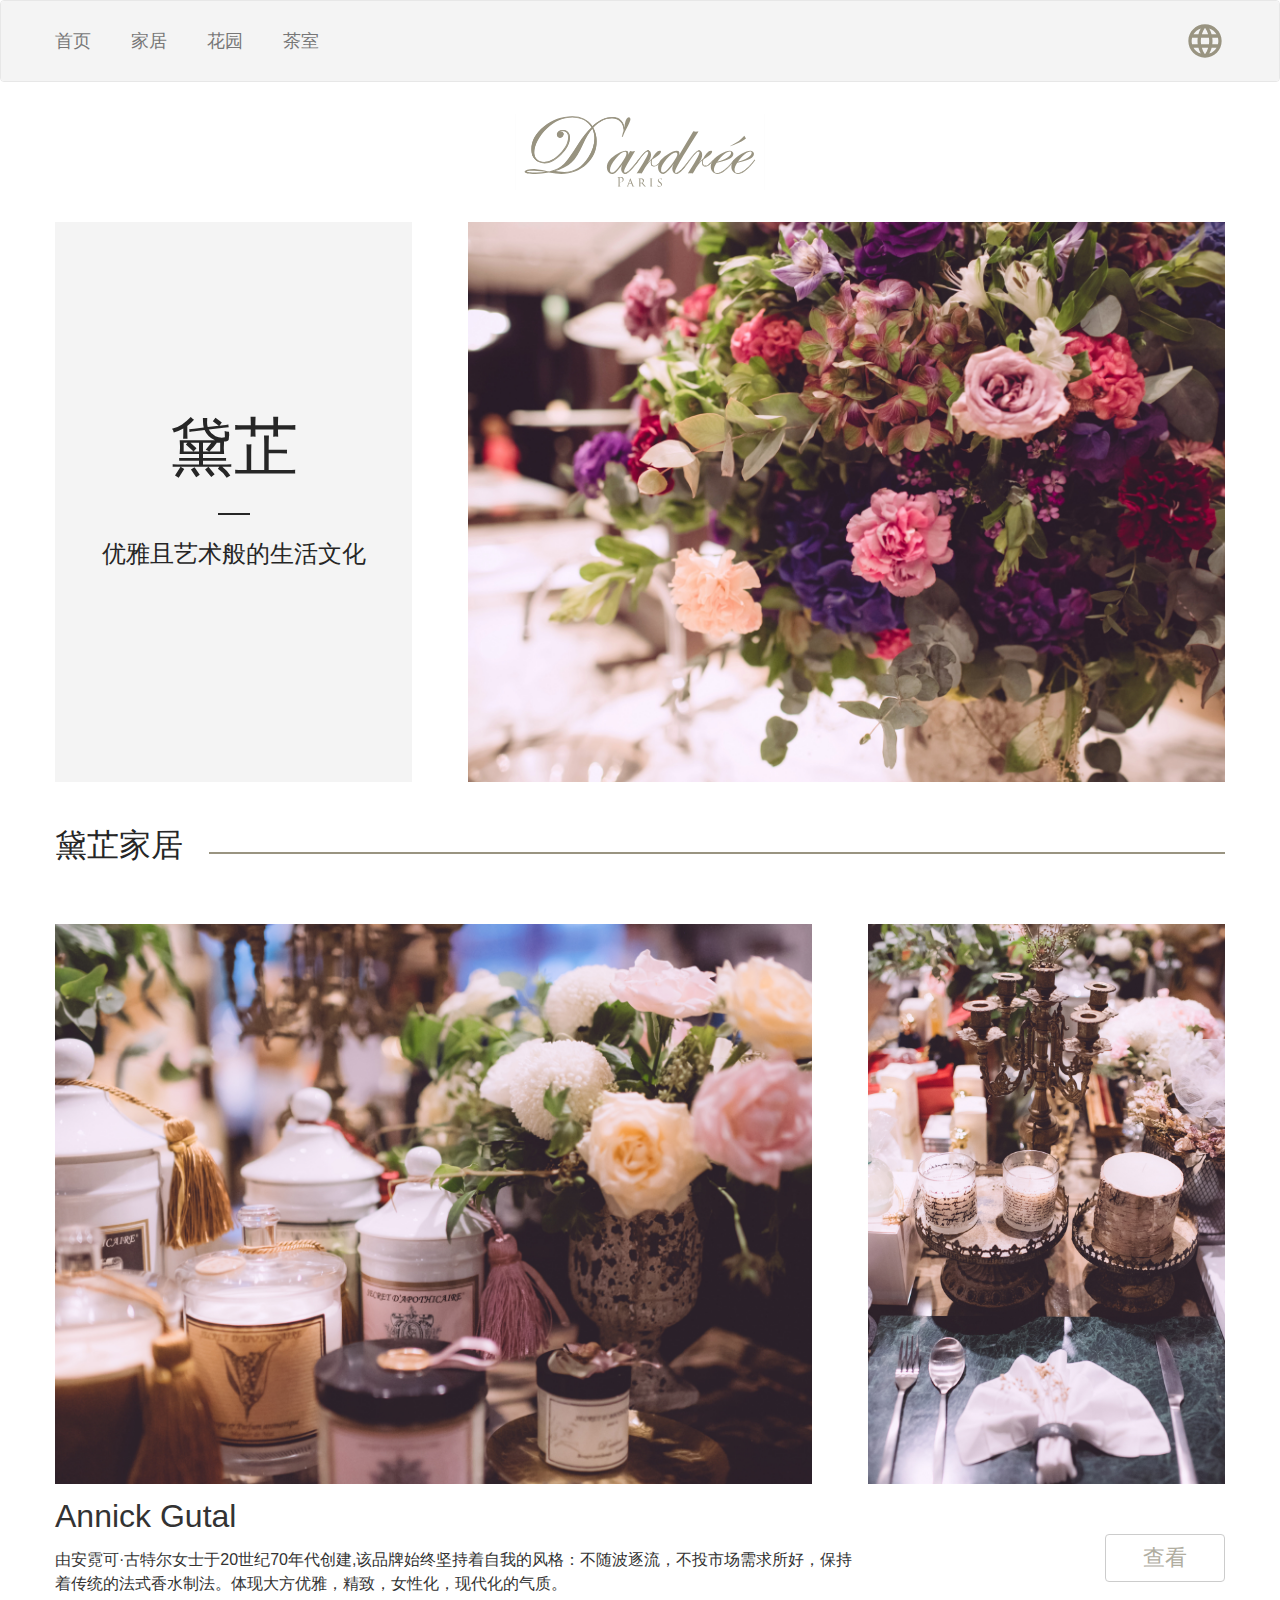
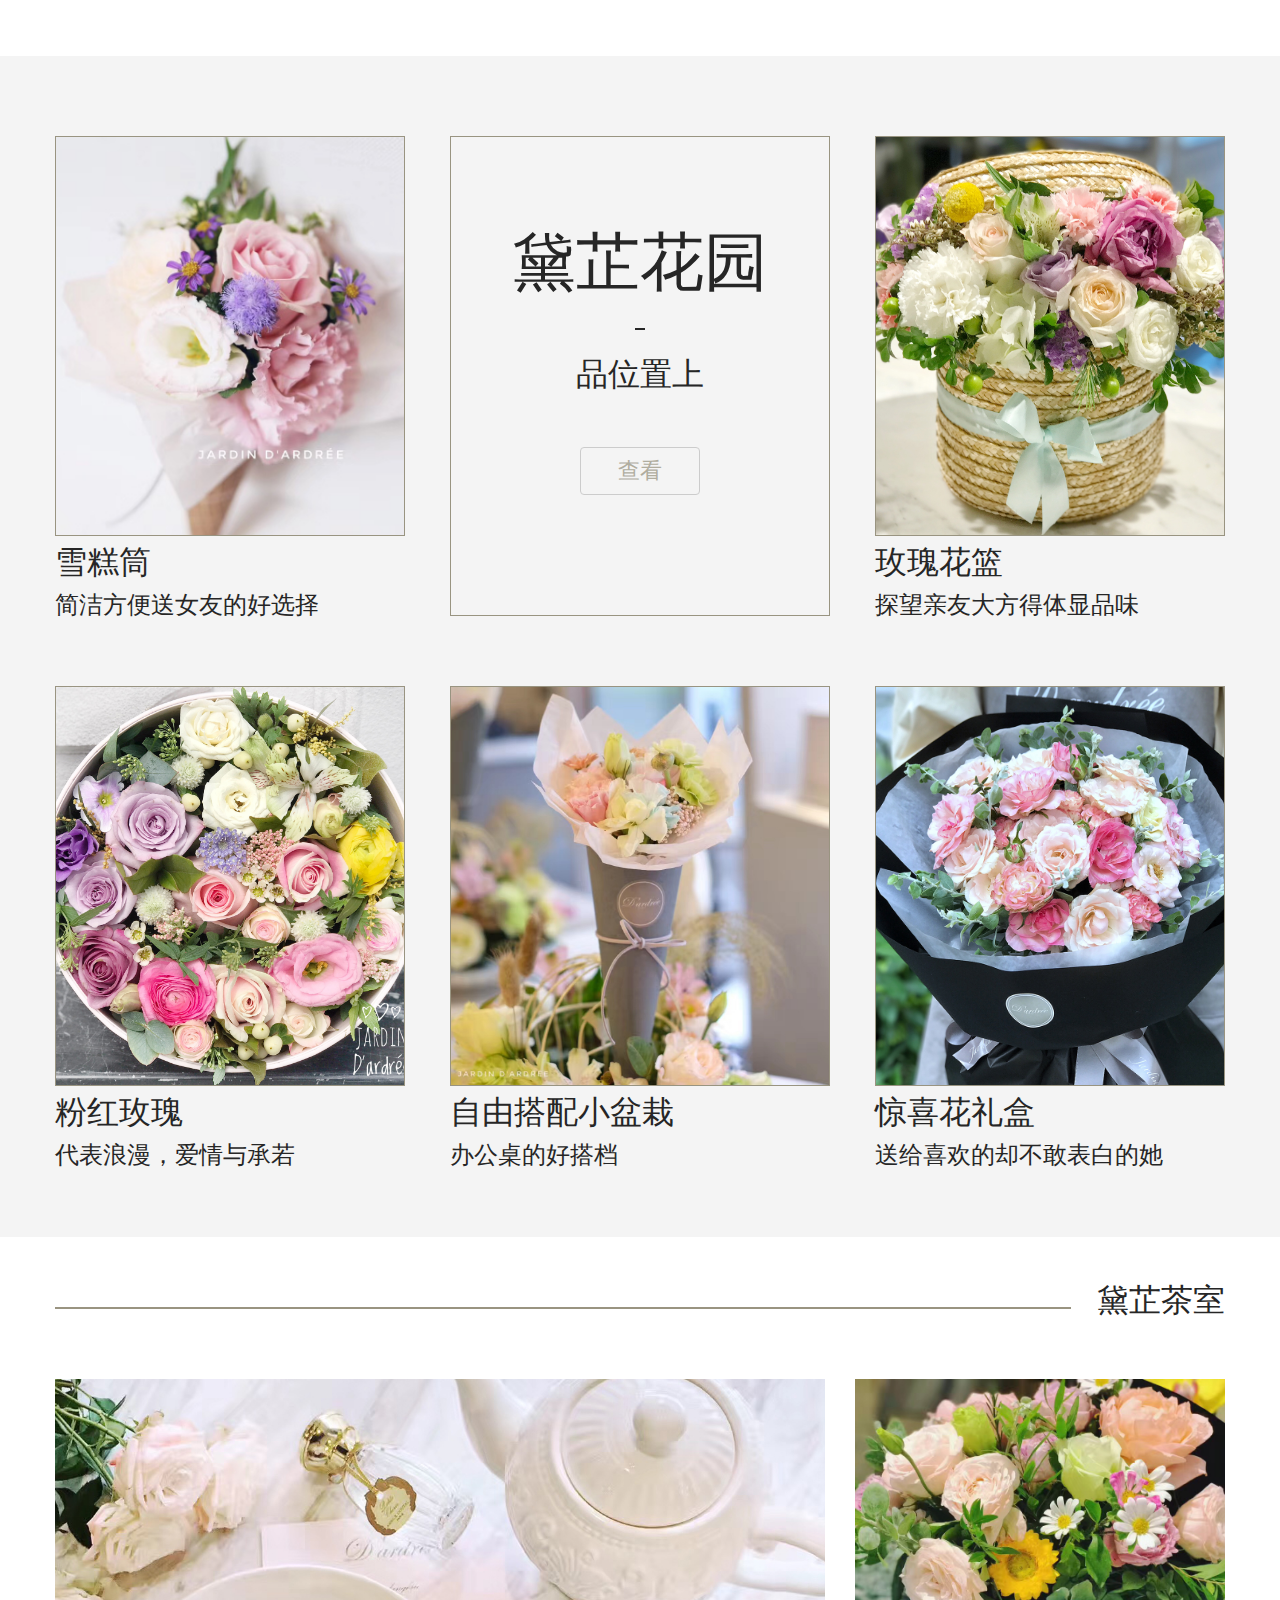
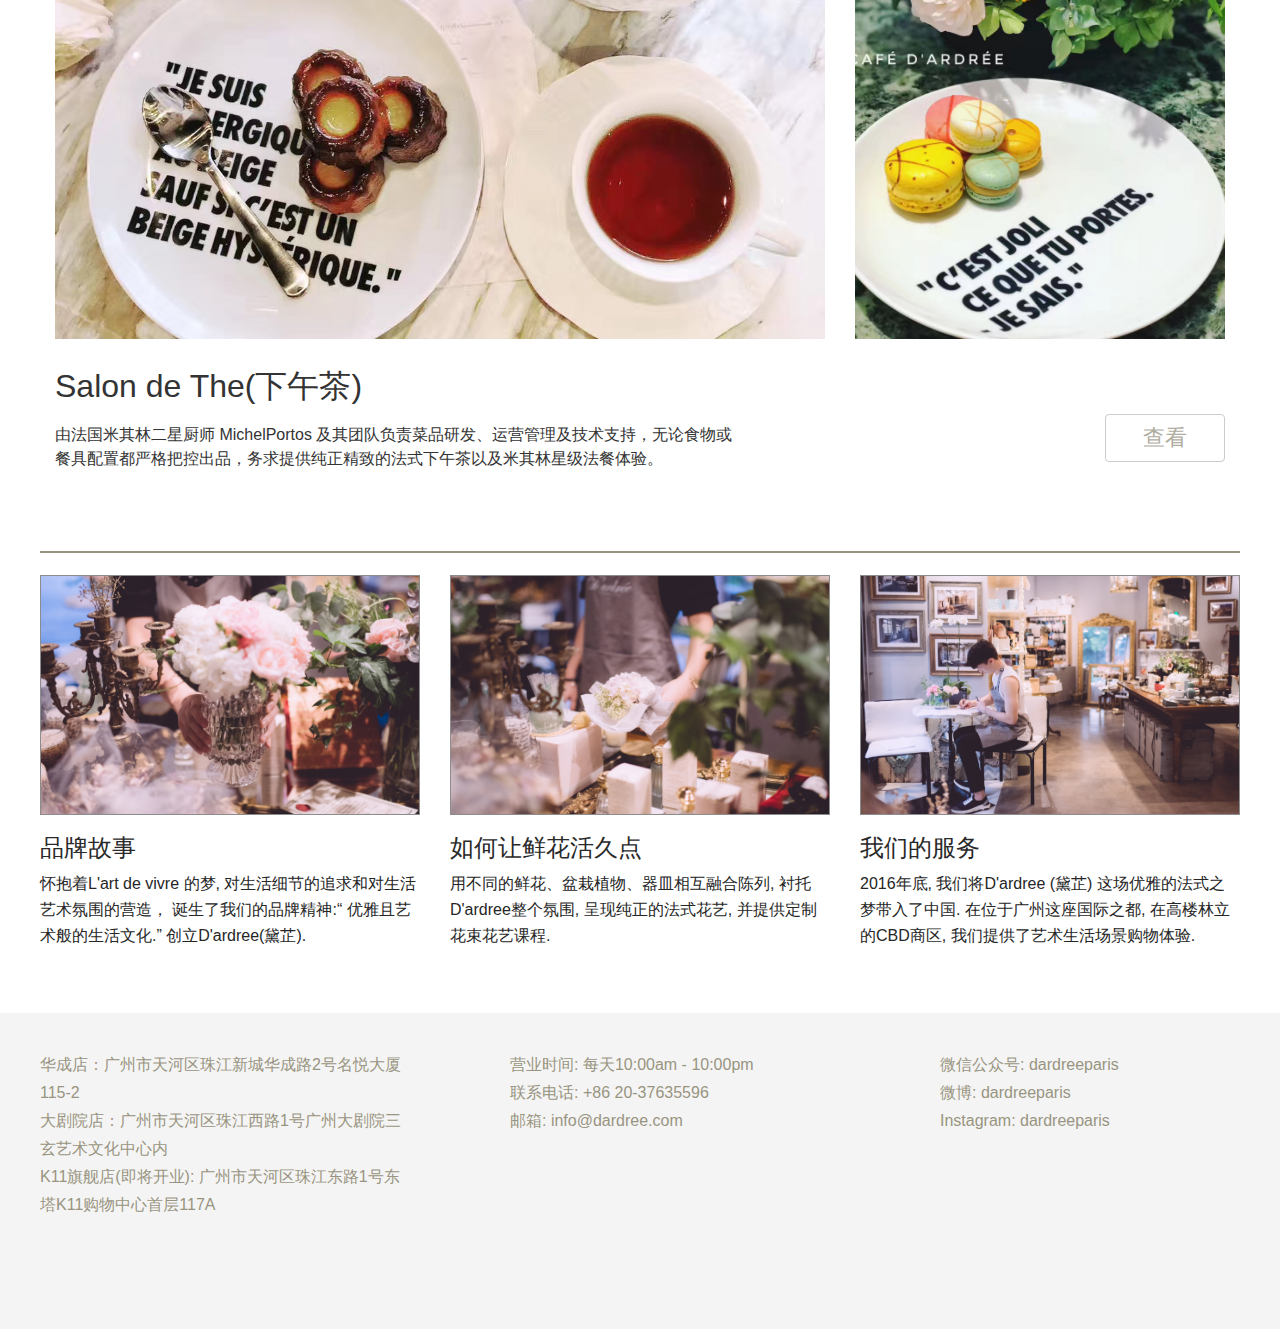
==== commit 0d004fe5: "update2" ====
--- a/index.html
+++ b/index.html
@@ -477,7 +477,7 @@
     </div>
 
     <!-- jQuery (necessary for Bootstrap's JavaScript plugins) -->
-    <script src="http://apps.bdimg.com/libs/jquery/2.1.4/jquery.min.js"></script>
+    <script src="./js/jquery-3.2.1.min.js"></script>
     <!-- Include all compiled plugins (below), or include individual files as needed -->
     <script src="./js/bootstrap.min.js"></script>
     <script src="./js/index.js"></script>
@@ -485,7 +485,7 @@
         $youziku.load("body", "ecbdd4fb651149859746f915808ebe56", "CTjsongti");
         /*$youziku.load("#id1,.class1,h1", "ecbdd4fb651149859746f915808ebe56", "CTjsongti");*/
         /*．．．*/
-        $youziku.draw('https://danielarsenal.github.io/DaiZhiweb/');
+        $youziku.draw('https://danielarsenal.github.io/daizhi1/');
     </script>
 </body>
 
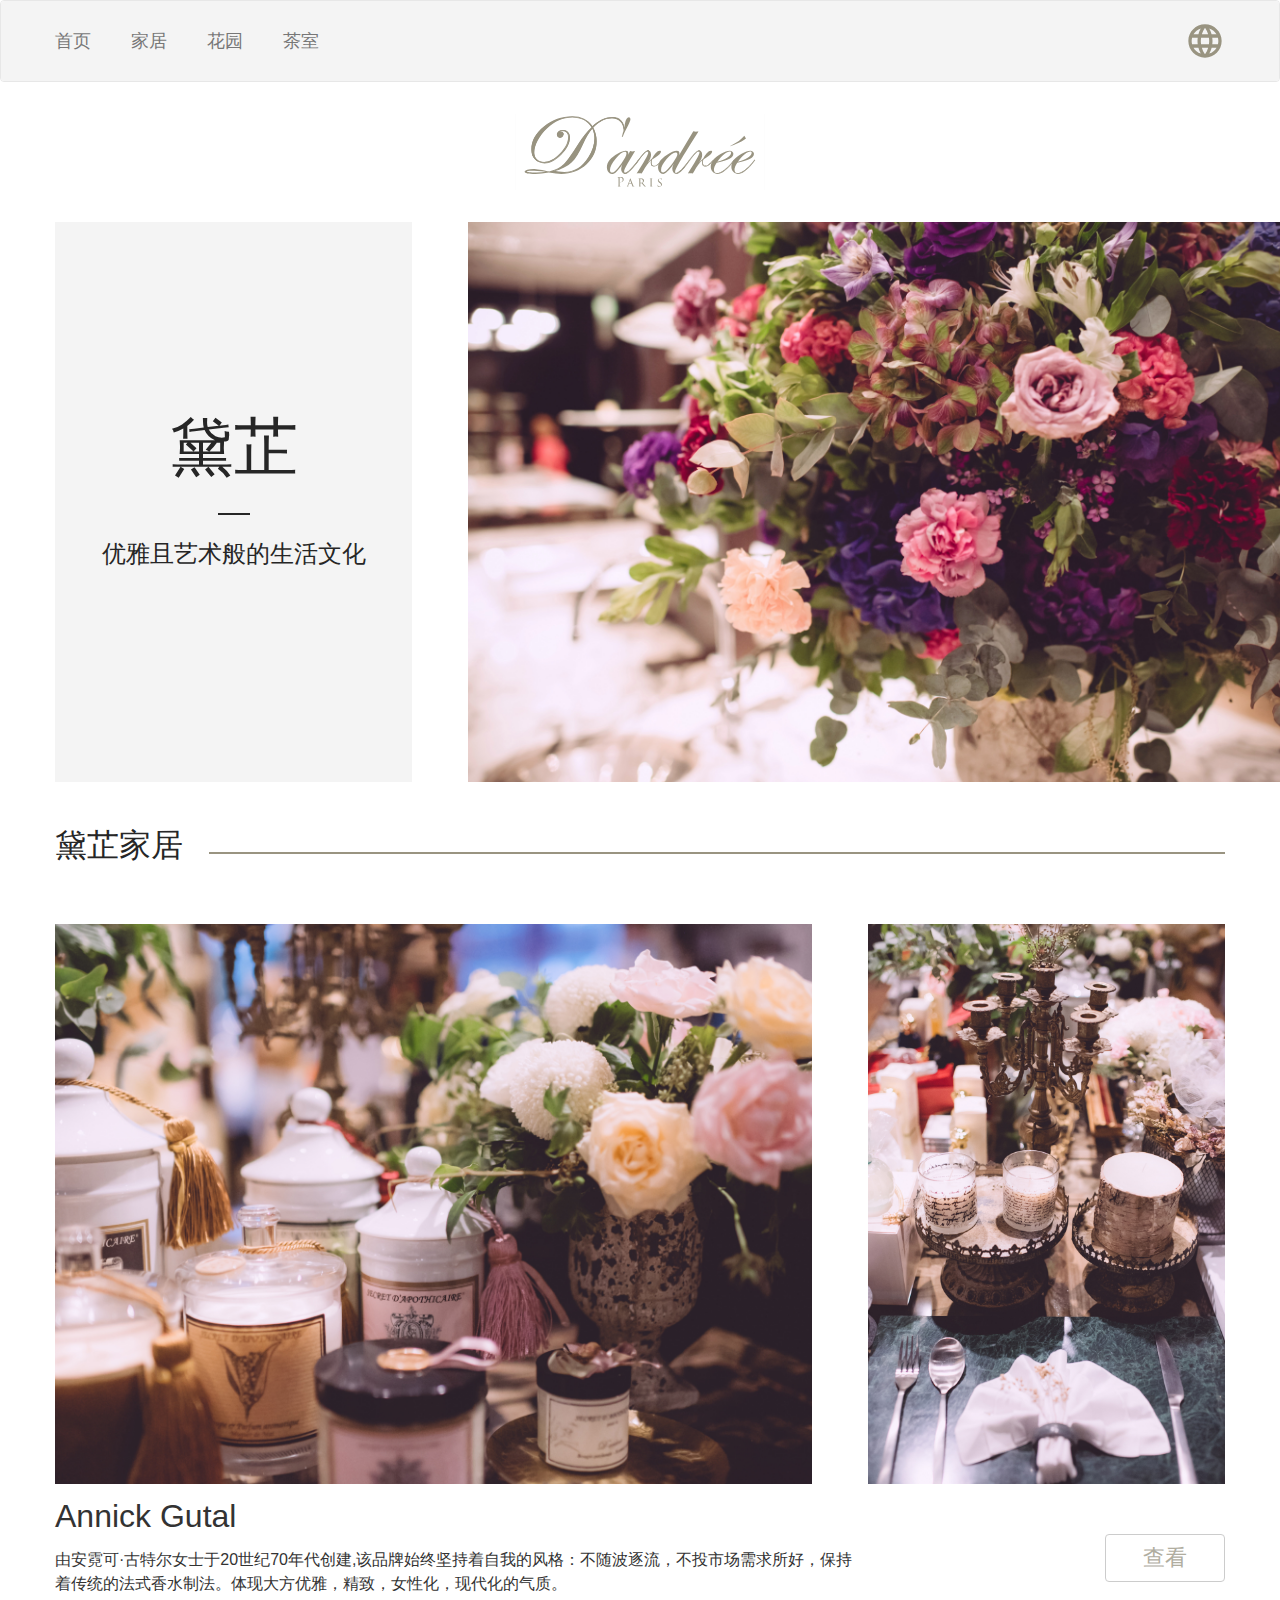
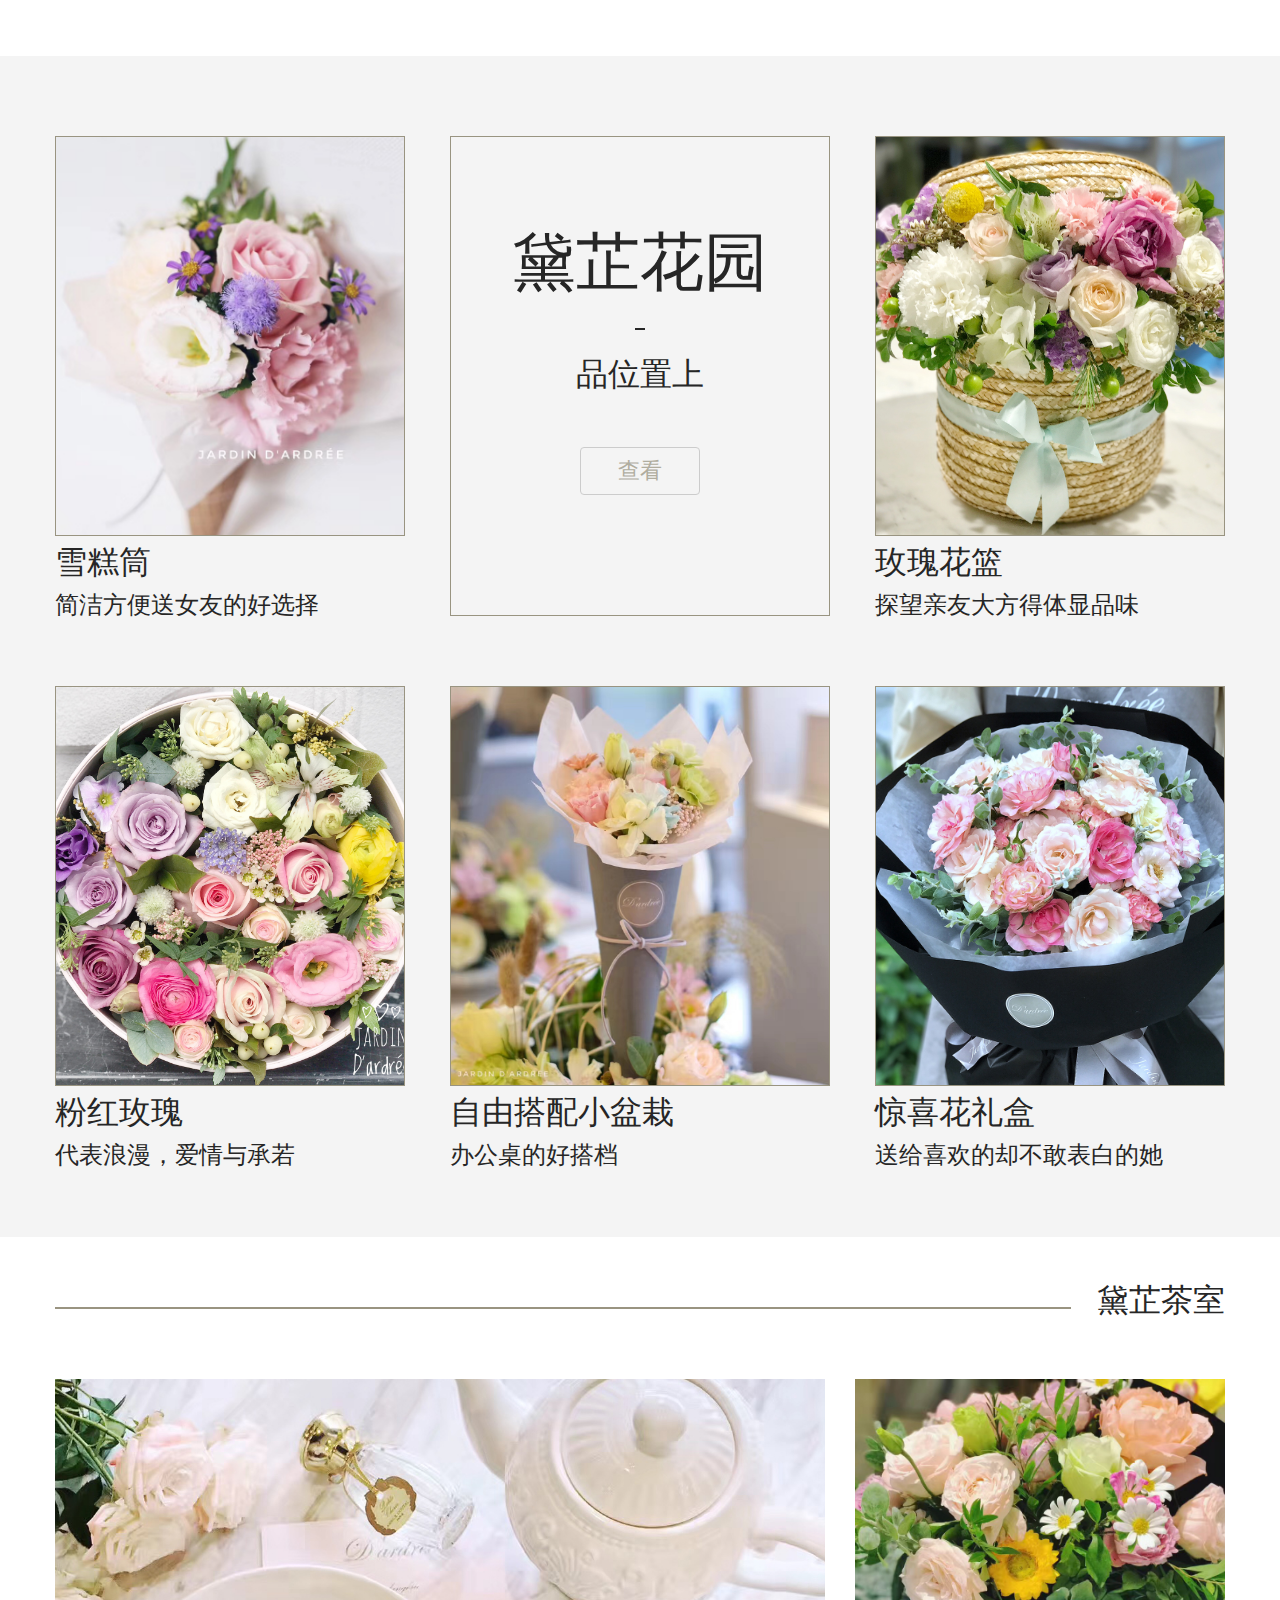
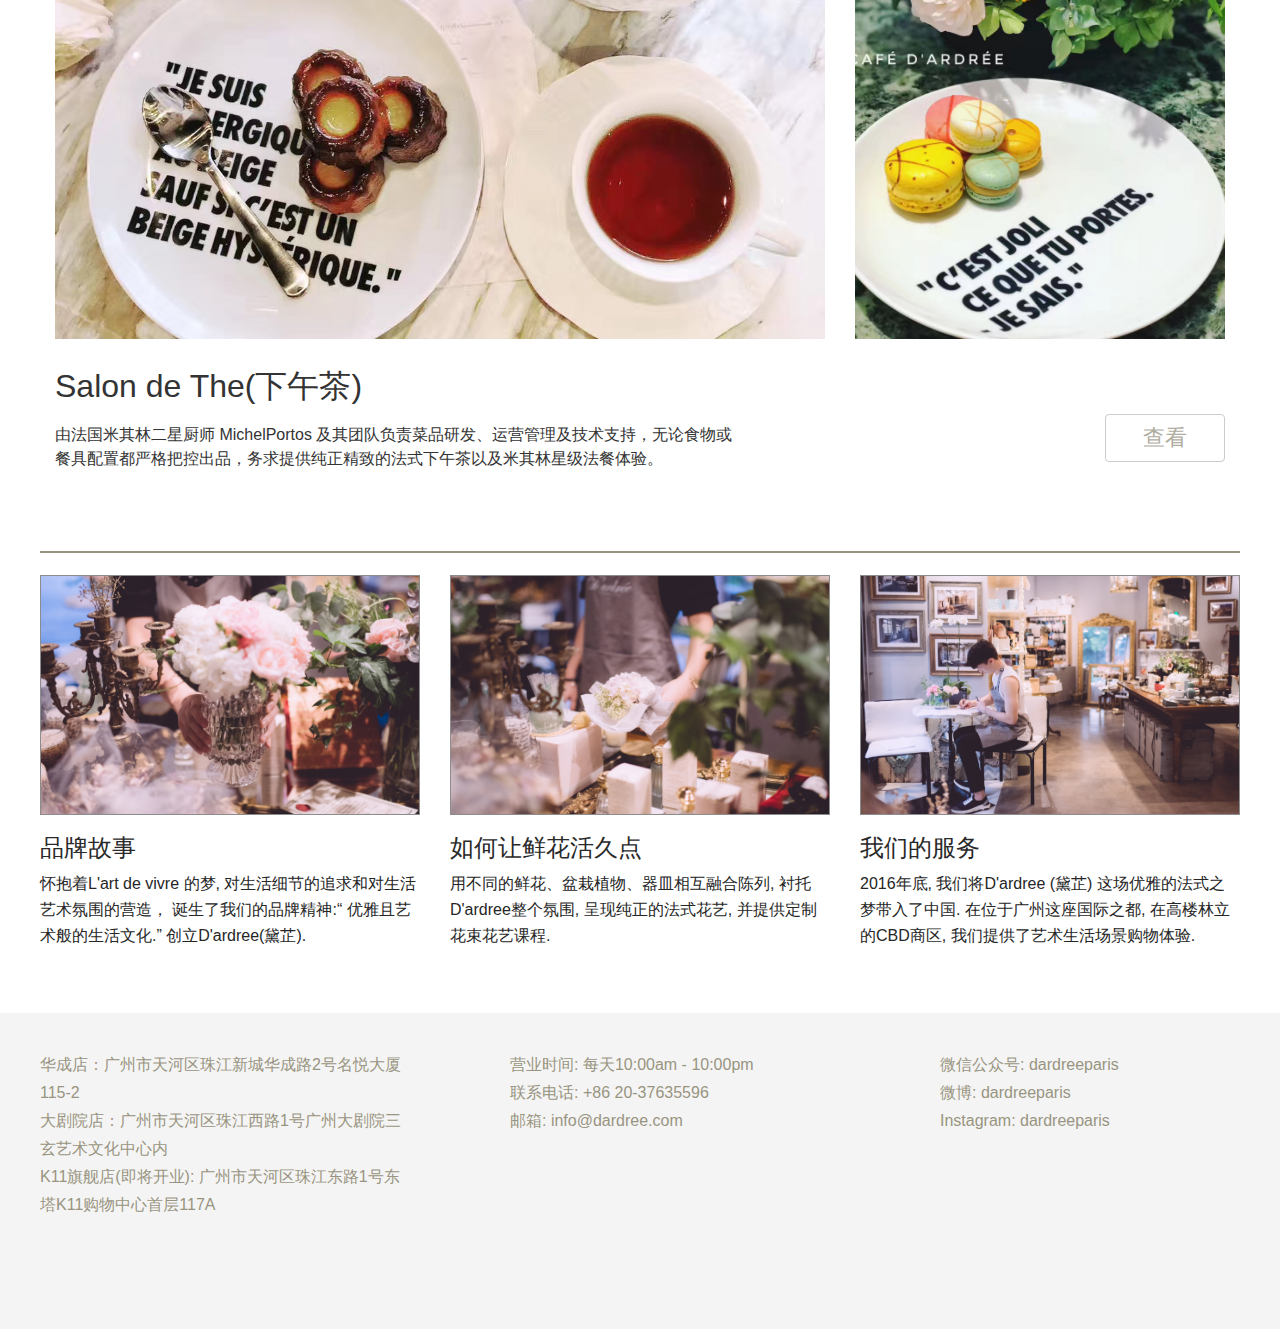
==== commit fc702959: "update" ====
--- a/index.html
+++ b/index.html
@@ -69,10 +69,18 @@
     </nav>
     <div class="nav-content hidden-lg hidden-md">
         <ul>
-            <li>首页<embed src="./images/Ipad/图标/home/ic_home_black_48px.svg" type="image/svg+xml" /></li>
-            <li>家居<embed src="./images/Ipad/图标/filter vintage/ic_filter_vintage_black_48px.svg" type="image/svg+xml" /></li>
-            <li>花园<embed src="./images/Ipad/图标/flower/ic_local_florist_black_48px.svg" type="image/svg+xml" /></li>
-            <li>茶室<embed src="./images/Ipad/图标/breakfast/ic_free_breakfast_black_48px.svg" type="image/svg+xml" /></li>
+            <li>首页
+                <embed src="./images/Ipad/图标/home/ic_home_black_48px.svg" type="image/svg+xml" />
+            </li>
+            <li>家居
+                <embed src="./images/Ipad/图标/filter vintage/ic_filter_vintage_black_48px.svg" type="image/svg+xml" />
+            </li>
+            <li>花园
+                <embed src="./images/Ipad/图标/flower/ic_local_florist_black_48px.svg" type="image/svg+xml" />
+            </li>
+            <li>茶室
+                <embed src="./images/Ipad/图标/breakfast/ic_free_breakfast_black_48px.svg" type="image/svg+xml" />
+            </li>
         </ul>
     </div>
     <div class="pc">
@@ -96,386 +104,189 @@
                         </div>
                     </div>
                     <div class="col-md-8 rightbox">
-                        <div class="item" data-large-image="./Image/PC/主页/主业照.jpg" data-small-image="./Image/PC/主页/主业照.jpg">
-                        </div>
+                        <img src="./Image/PC/主页/主业照.jpg" alt="">
                     </div>
                 </div>
             </div>
         </div>
-
-        <!-- 家居 -->
-        <div class="daiZhiJiaJu" id="homeGarden">
-            <div class="container">
-                <div class="head">
-                    <h3 class="title">黛芷家居</h3>
-                    <hr class="hidden-sm hidden-xs" style="width:100%;height:2px;border:none;border-top:2px solid #999481;" />
-                </div>
-                <div class="row">
-                    <div class="col-md-8 left" id="jiaJuPhoto">
-                        <div class="item" data-large-image="./Image/PC/主页/黛芷家居/WYM_7405.jpg" data-small-image="./Image/PC/主页/黛芷家居/WYM_7405.jpg">
-                        </div>
+    </div>
+
+    <!-- 家居 -->
+    <div class="daiZhiJiaJu" id="homeGarden">
+        <div class="container">
+            <div class="head">
+                <h3 class="title">黛芷家居</h3>
+                <hr class="hidden-sm hidden-xs" style="width:100%;height:2px;border:none;border-top:2px solid #999481;" />
+            </div>
+            <div class="row">
+                <div class="col-md-8 left" id="jiaJuPhoto">
+                    <div class="item" data-large-image="./Image/PC/主页/黛芷家居/WYM_7405.jpg" data-small-image="./Image/PC/主页/黛芷家居/WYM_7405.jpg">
                     </div>
-                    <div class="col-md-4 right hidden-sm hidden-xs">
-                        <a href="javascript:;"></a>
-                    </div>
-                </div>
-                <div class="introduce">
-                    <h3>Annick Gutal</h3>
-                    <p>由安霓可·古特尔女士于20世纪70年代创建,该品牌始终坚持着自我的风格：不随波逐流，不投市场需求所好，保持着传统的法式香水制法。体现大方优雅，精致，女性化，现代化的气质。</p>
-                    </p>
-                    <button type="button" class="btn btn-default">查看</button>
-                </div>
-            </div>
-        </div>
-
-        <!-- 花园 -->
-        <div class="daiZhi_flower" id="garden">
-            <div class="container">
-                <div class="row">
-                    <div class="hidden-lg hidden-md head">
-                        <hr style="width:100%;height:2px;border:none;border-top:2px solid #262626;" />
-                        <p>黛芷花园</p>
-                    </div>
-                    <div class="col-lg-4 col-md-6 col-sm-6 topLeft">
-                        <a href="javascript:;">
-                            <div class="kuang">
-                                <div class="item" data-large-image="./Image/PC/主页/黛芷花园/雪糕筒.jpg" data-small-image="./Image/PC/主页/黛芷花园/雪糕筒.jpg">
-                                </div>
-                            </div>
-                            <h3>雪糕筒</h3>
-                            <p>简洁方便送女友的好选择</p>
-                        </a>
-                    </div>
-                    <div class="col-lg-4 hidden-md hidden-sm hidden-xs topMid">
-                        <a href="javascript:;">
-                            <div class="kuang">
-                                <div>
-                                    <p>黛芷花园</p>
-                                    <hr style="width:10px;height:2px;border:none;border-top:2px solid #262626;" />
-                                    <p class="p2">品位置上</p>
-                                    <button type="button" class="btn btn-default">查看</button>
-                                </div>
-                            </div>
-                        </a>
-                    </div>
-                    <div class="col-lg-4 col-md-6 col-sm-6 topRight">
-                        <a href="javascript:;">
-                            <div class="kuang">
-                                <div class="item" data-large-image="./Image/PC/主页/黛芷花园/hualan1.jpg" data-small-image="./Image/PC/主页/黛芷花园/hualan1.jpg">
-                                </div>
-                            </div>
-                            <h3>玫瑰花篮</h3>
-                            <p>探望亲友大方得体显品味</p>
-                        </a>
-                    </div>
-                    <div class="col-lg-4 col-md-6 col-sm-6 downLeft">
-                        <a href="javascript:;">
-                            <div class="kuang">
-                                <div class="item" data-large-image="./Image/PC/主页/黛芷花园/huahe 3.jpg" data-small-image="./Image/PC/主页/黛芷花园/huahe 3.jpg">
-                                </div>
-                            </div>
-                            <h3>粉红玫瑰</h3>
-                            <p>代表浪漫，爱情与承若</p>
-                        </a>
-                    </div>
-                    <div class="col-lg-4 hidden-md hidden-sm hidden-xs downMid">
-                        <a href="javascript:;">
-                            <div class="kuang">
-                                <div class="item" data-large-image="./Image/PC/主页/黛芷花园/30.jpg" data-small-image="./Image/PC/主页/黛芷花园/30.jpg">
-                                </div>
-                            </div>
-                            <h3>自由搭配小盆栽</h3>
-                            <p>办公桌的好搭档</p>
-                        </a>
-                    </div>
-                    <div class="col-lg-4 col-md-6 col-sm-6 downRight">
-                        <a href="javascript:;">
-                            <div class="kuang">
-                                <div class="item" data-large-image="./Image/PC/主页/黛芷花园/20.JPG" data-small-image="./Image/PC/主页/黛芷花园/20.JPG">
-                                </div>
-                            </div>
-                            <h3>惊喜花礼盒</h3>
-                            <p>送给喜欢的却不敢表白的她</p>
-                        </a>
-                    </div>
-                </div>
-            </div>
-        </div>
-
-        <!-- forthpart -->
-        <div class="daiZhiChaShi hidden-sm hidden-xs" id="teaHouse">
-            <div class="container">
-                <div class="head">
-                    <hr style="width:100%;height:2px;border:none;border-top:2px solid #999481;" />
-                    <h3 class="title">黛芷茶室</h3>
-                </div>
-                <div class="row">
-                    <div class="col-md-8 leftbox">
-                        <a href="javascript:;"></a>
-                    </div>
-                    <div class="col-md-4 rightbox">
-                        <a href="javascript:;"></a>
-                    </div>
-                </div>
-                <div class="introduce">
-                    <h3>Salon de The(下午茶)</h3>
-                    <p>由法国米其林二星厨师 MichelPortos 及其团队负责菜品研发、运营管理及技术支持，无论食物或<br/> 餐具配置都严格把控出品，务求提供纯正精致的法式下午茶以及米其林星级法餐体验。
-                    </p>
-                    <button type="button" class="btn btn-default">查看</button>
-                </div>
-            </div>
-        </div>
-
-        <!-- fifthpart -->
-        <div class="other">
-            <div class="container">
+                </div>
+                <div class="col-md-4 right hidden-sm hidden-xs">
+                    <a href="javascript:;"></a>
+                </div>
+            </div>
+            <div class="introduce">
+                <h3>Annick Gutal</h3>
+                <p>由安霓可·古特尔女士于20世纪70年代创建,该品牌始终坚持着自我的风格：不随波逐流，不投市场需求所好，保持着传统的法式香水制法。体现大方优雅，精致，女性化，现代化的气质。</p>
+                </p>
+                <button type="button" class="btn btn-default">查看</button>
+            </div>
+        </div>
+    </div>
+
+    <!-- 花园 -->
+    <div class="daiZhi_flower" id="garden">
+        <div class="container">
+            <div class="row">
+                <div class="hidden-lg hidden-md head">
+                    <hr style="width:100%;height:2px;border:none;border-top:2px solid #262626;" />
+                    <p>黛芷花园</p>
+                </div>
+                <div class="col-lg-4 col-md-6 col-sm-6 topLeft">
+                    <a href="javascript:;">
+                        <div class="kuang">
+                            <div class="item" data-large-image="./Image/PC/主页/黛芷花园/雪糕筒.jpg" data-small-image="./Image/PC/主页/黛芷花园/雪糕筒.jpg">
+                            </div>
+                        </div>
+                        <h3>雪糕筒</h3>
+                        <p>简洁方便送女友的好选择</p>
+                    </a>
+                </div>
+                <div class="col-lg-4 hidden-md hidden-sm hidden-xs topMid">
+                    <a href="javascript:;">
+                        <div class="kuang">
+                            <div>
+                                <p>黛芷花园</p>
+                                <hr style="width:10px;height:2px;border:none;border-top:2px solid #262626;" />
+                                <p class="p2">品位置上</p>
+                                <button type="button" class="btn btn-default">查看</button>
+                            </div>
+                        </div>
+                    </a>
+                </div>
+                <div class="col-lg-4 col-md-6 col-sm-6 topRight">
+                    <a href="javascript:;">
+                        <div class="kuang">
+                            <div class="item" data-large-image="./Image/PC/主页/黛芷花园/hualan1.jpg" data-small-image="./Image/PC/主页/黛芷花园/hualan1.jpg">
+                            </div>
+                        </div>
+                        <h3>玫瑰花篮</h3>
+                        <p>探望亲友大方得体显品味</p>
+                    </a>
+                </div>
+                <div class="col-lg-4 col-md-6 col-sm-6 downLeft">
+                    <a href="javascript:;">
+                        <div class="kuang">
+                            <div class="item" data-large-image="./Image/PC/主页/黛芷花园/huahe 3.jpg" data-small-image="./Image/PC/主页/黛芷花园/huahe 3.jpg">
+                            </div>
+                        </div>
+                        <h3>粉红玫瑰</h3>
+                        <p>代表浪漫，爱情与承若</p>
+                    </a>
+                </div>
+                <div class="col-lg-4 hidden-md hidden-sm hidden-xs downMid">
+                    <a href="javascript:;">
+                        <div class="kuang">
+                            <div class="item" data-large-image="./Image/PC/主页/黛芷花园/30.jpg" data-small-image="./Image/PC/主页/黛芷花园/30.jpg">
+                            </div>
+                        </div>
+                        <h3>自由搭配小盆栽</h3>
+                        <p>办公桌的好搭档</p>
+                    </a>
+                </div>
+                <div class="col-lg-4 col-md-6 col-sm-6 downRight">
+                    <a href="javascript:;">
+                        <div class="kuang">
+                            <div class="item" data-large-image="./Image/PC/主页/黛芷花园/20.JPG" data-small-image="./Image/PC/主页/黛芷花园/20.JPG">
+                            </div>
+                        </div>
+                        <h3>惊喜花礼盒</h3>
+                        <p>送给喜欢的却不敢表白的她</p>
+                    </a>
+                </div>
+            </div>
+        </div>
+    </div>
+
+    <!-- forthpart -->
+    <div class="daiZhiChaShi hidden-sm hidden-xs" id="teaHouse">
+        <div class="container">
+            <div class="head">
                 <hr style="width:100%;height:2px;border:none;border-top:2px solid #999481;" />
-                <div class="row">
-                    <div class="col-md-4 topLeft">
-                        <a href="javascript:;">
-                            <div class="kuang">
-
-                            </div>
-                            <h3>品牌故事</h3>
-                            <p>怀抱着L'art de vivre 的梦, 对生活细节的追求和对生活艺术氛围的营造， 诞生了我们的品牌精神:“ 优雅且艺术般的生活文化.” 创立D'ardree(黛芷).</p>
-                        </a>
-                    </div>
-                    <div class="col-md-4 topMid">
-                        <a href="javascript:;">
-                            <div class="kuang">
-
-                            </div>
-                            <h3>如何让鲜花活久点</h3>
-                            <p>用不同的鲜花、盆栽植物、器皿相互融合陈列, 衬托D'ardree整个氛围, 呈现纯正的法式花艺, 并提供定制花束花艺课程.</p>
-                        </a>
-                    </div>
-                    <div class="col-md-4 topRight">
-                        <a href="javascript:;">
-                            <div class="kuang">
-
-                            </div>
-                            <h3>我们的服务</h3>
-                            <p>2016年底, 我们将D'ardree (黛芷) 这场优雅的法式之梦带入了中国. 在位于广州这座国际之都, 在高楼林立的CBD商区, 我们提供了艺术生活场景购物体验.</p>
-                        </a>
-                    </div>
-                </div>
-            </div>
-        </div>
-
-        <footer>
-            <div class="container">
-                <div class="row">
-                    <div class="col-md-4 col-sm-6 footLeft">
-                        <p>华成店：广州市天河区珠江新城华成路2号名悦大厦115-2 <br/> 大剧院店：广州市天河区珠江西路1号广州大剧院三玄艺术文化中心内 <br/> K11旗舰店(即将开业): 广州市天河区珠江东路1号东塔K11购物中心首层117A</p>
-                    </div>
-                    <div class="col-md-4 col-sm-6 footMid">
-                        <p>营业时间: 每天10:00am - 10:00pm <br/>联系电话: +86 20-37635596<br/> 邮箱: info@dardree.com</p>
-                    </div>
-                    <div class="col-md-4 col-sm-6 footRight">
-                        <p>微信公众号: dardreeparis <br/>微博: dardreeparis <br/>Instagram: dardreeparis</p>
-                    </div>
-                </div>
-            </div>
-        </footer>
-    </div>
-    <div id="content">
-
-        <!-- firstpart -->
-        <div class="daiZhi_first">
-            <div class="container">
-                <div class="row">
-                    <div class="col-md-4 leftbox">
-                        <div class="pad">
-                            <div class="inc">
-                                <p>黛芷</p>
-                                <hr style="width:32px;height:2px;border:none;border-top:2px solid #262626;" />
-                                <p class="p2">优雅且艺术般的生活文化</p>
-                            </div>
-                        </div>
-                    </div>
-                    <div class="col-md-8 rightbox">
-                        <div class="item" data-large-image="./Image/first.jpg" data-small-image="./Image/first.jpg">
-                        </div>
-                    </div>
-                </div>
-            </div>
-        </div>
-
-        <!-- 家居 -->
-        <div class="daiZhiJiaJu" id="homeGarden">
-            <div class="container">
-                <div class="head">
-                    <h3 class="title">黛芷家居</h3>
-                    <hr class="hidden-sm hidden-xs" style="width:100%;height:2px;border:none;border-top:2px solid #999481;" />
-                </div>
-                <div class="row">
-                    <div class="col-md-8 left" id="jiaJuPhoto">
-                        <div class="item" data-large-image="./Image/黛芷家居/Home Decor/WYM_7405.jpg" data-small-image="./Image/黛芷家居/Home Decor/WYM_7405.jpg">
-                        </div>
-                    </div>
-                    <div class="col-md-4 right hidden-sm hidden-xs">
-                        <a href="javascript:;"></a>
-                    </div>
-                </div>
-                <div class="introduce">
-                    <h3>Annick Gutal</h3>
-                    <p>由安霓可·古特尔女士于20世纪70年代创建,该品牌始终坚持着自我的风格：不随波逐流，不投市场需求所好，保持着传统的法式香水制法。体现大方优雅，精致，女性化，现代化的气质。</p>
-                    </p>
-                    <button type="button" class="btn btn-default">查看</button>
-                </div>
-            </div>
-        </div>
-
-        <!-- 花园 -->
-        <div class="daiZhi_flower" id="garden">
-            <div class="container">
-                <div class="row">
-                    <div class="hidden-lg hidden-md head">
-                        <hr style="width:100%;height:2px;border:none;border-top:2px solid #262626;" />
-                        <p>黛芷花园</p>
-                    </div>
-                    <div class="col-lg-4 col-md-6 col-sm-6 topLeft">
-                        <a href="javascript:;">
-                            <div class="kuang">
-                                <div class="item" data-large-image="./Image/黛芷花园/图片/花束/雪糕筒.jpg" data-small-image="./Image/黛芷花园/图片/花束/雪糕筒.jpg">
-                                </div>
-                            </div>
-                            <h3>雪糕筒</h3>
-                            <p>简洁方便送女友的好选择</p>
-                        </a>
-                    </div>
-                    <div class="col-lg-4 hidden-md hidden-sm hidden-xs topMid">
-                        <a href="javascript:;">
-                            <div class="kuang">
-                                <div>
-                                    <p>黛芷花园</p>
-                                    <hr style="width:10px;height:2px;border:none;border-top:2px solid #262626;" />
-                                    <p class="p2">品位置上</p>
-                                    <button type="button" class="btn btn-default">查看</button>
-                                </div>
-                            </div>
-                        </a>
-                    </div>
-                    <div class="col-lg-4 col-md-6 col-sm-6 topRight">
-                        <a href="javascript:;">
-                            <div class="kuang">
-                                <div class="item" data-large-image="./Image/hualan.jpg" data-small-image="./Image/hualan.jpg">
-                                </div>
-                            </div>
-                            <h3>玫瑰花篮</h3>
-                            <p>探望亲友大方得体显品味</p>
-                        </a>
-                    </div>
-                    <div class="col-lg-4 col-md-6 col-sm-6 downLeft">
-                        <a href="javascript:;">
-                            <div class="kuang">
-                                <div class="item" data-large-image="./Image/黛芷花园/图片/花篮/FullSizeRender 72.jpg" data-small-image="./Image/黛芷花园/图片/花篮/FullSizeRender 72.jpg">
-                                </div>
-                            </div>
-                            <h3>粉红玫瑰</h3>
-                            <p>代表浪漫，爱情与承若</p>
-                        </a>
-                    </div>
-                    <div class="col-lg-4 hidden-md hidden-sm hidden-xs downMid">
-                        <a href="javascript:;">
-                            <div class="kuang">
-                                <div class="item" data-large-image="./Image/xiaopenzai.jpg" data-small-image="./Image/xiaopenzai.jpg">
-                                </div>
-                            </div>
-                            <h3>自由搭配小盆栽</h3>
-                            <p>办公桌的好搭档</p>
-                        </a>
-                    </div>
-                    <div class="col-lg-4 col-md-6 col-sm-6 downRight">
-                        <a href="javascript:;">
-                            <div class="kuang">
-                                <div class="item" data-large-image="./Image/lihe.jpg" data-small-image="./Image/lihe.jpg">
-                                </div>
-                            </div>
-                            <h3>惊喜花礼盒</h3>
-                            <p>送给喜欢的却不敢表白的她</p>
-                        </a>
-                    </div>
-                </div>
-            </div>
-        </div>
-
-        <!-- forthpart -->
-        <div class="daiZhiChaShi hidden-sm hidden-xs" id="teaHouse">
-            <div class="container">
-                <div class="head">
-                    <hr style="width:100%;height:2px;border:none;border-top:2px solid #999481;" />
-                    <h3 class="title">黛芷茶室</h3>
-                </div>
-                <div class="row">
-                    <div class="col-md-8 leftbox">
-                        <a href="javascript:;"></a>
-                    </div>
-                    <div class="col-md-4 rightbox">
-                        <a href="javascript:;"></a>
-                    </div>
-                </div>
-                <div class="introduce">
-                    <h3>Salon de The(下午茶)</h3>
-                    <p>由法国米其林二星厨师 MichelPortos 及其团队负责菜品研发、运营管理及技术支持，无论食物或<br/> 餐具配置都严格把控出品，务求提供纯正精致的法式下午茶以及米其林星级法餐体验。
-                    </p>
-                    <button type="button" class="btn btn-default">查看</button>
-                </div>
-            </div>
-        </div>
-
-        <!-- fifthpart -->
-        <div class="other">
-            <div class="container">
-                <hr style="width:100%;height:2px;border:none;border-top:2px solid #999481;" />
-                <div class="row">
-                    <div class="col-md-4 topLeft">
-                        <a href="javascript:;">
-                            <div class="kuang">
-
-                            </div>
-                            <h3>品牌故事</h3>
-                            <p>怀抱着L'art de vivre 的梦, 对生活细节的追求和对生活艺术氛围的营造， 诞生了我们的品牌精神:“ 优雅且艺术般的生活文化.” 创立D'ardree(黛芷).</p>
-                        </a>
-                    </div>
-                    <div class="col-md-4 topMid">
-                        <a href="javascript:;">
-                            <div class="kuang">
-
-                            </div>
-                            <h3>如何让鲜花活久点</h3>
-                            <p>用不同的鲜花、盆栽植物、器皿相互融合陈列, 衬托D'ardree整个氛围, 呈现纯正的法式花艺, 并提供定制花束花艺课程.</p>
-                        </a>
-                    </div>
-                    <div class="col-md-4 topRight">
-                        <a href="javascript:;">
-                            <div class="kuang">
-
-                            </div>
-                            <h3>我们的服务</h3>
-                            <p>2016年底, 我们将D'ardree (黛芷) 这场优雅的法式之梦带入了中国. 在位于广州这座国际之都, 在高楼林立的CBD商区, 我们提供了艺术生活场景购物体验.</p>
-                        </a>
-                    </div>
-                </div>
-            </div>
-        </div>
-        <footer>
-            <div class="container">
-                <div class="row">
-                    <div class="col-md-4 col-sm-6 footLeft">
-                        <p>华成店：广州市天河区珠江新城华成路2号名悦大厦115-2 <br/> 大剧院店：广州市天河区珠江西路1号广州大剧院三玄艺术文化中心内 <br/> K11旗舰店(即将开业): 广州市天河区珠江东路1号东塔K11购物中心首层117A</p>
-                    </div>
-                    <div class="col-md-4 col-sm-6 footMid">
-                        <p>营业时间: 每天10:00am - 10:00pm <br/>联系电话: +86 20-37635596<br/> 邮箱: info@dardree.com</p>
-                    </div>
-                    <div class="col-md-4 col-sm-6 footRight">
-                        <p>微信公众号: dardreeparis <br/>微博: dardreeparis <br/>Instagram: dardreeparis</p>
-                    </div>
-                </div>
-            </div>
-        </footer>
-    </div>
-
+                <h3 class="title">黛芷茶室</h3>
+            </div>
+            <div class="row">
+                <div class="col-md-8 leftbox">
+                    <a href="javascript:;"></a>
+                </div>
+                <div class="col-md-4 rightbox">
+                    <a href="javascript:;"></a>
+                </div>
+            </div>
+            <div class="introduce">
+                <h3>Salon de The(下午茶)</h3>
+                <p>由法国米其林二星厨师 MichelPortos 及其团队负责菜品研发、运营管理及技术支持，无论食物或<br/> 餐具配置都严格把控出品，务求提供纯正精致的法式下午茶以及米其林星级法餐体验。
+                </p>
+                <button type="button" class="btn btn-default">查看</button>
+            </div>
+        </div>
+    </div>
+
+    <!-- fifthpart -->
+    <div class="other">
+        <div class="container">
+            <hr style="width:100%;height:2px;border:none;border-top:2px solid #999481;" />
+            <div class="row">
+                <div class="col-md-4 topLeft">
+                    <a href="javascript:;">
+                        <div class="kuang">
+
+                        </div>
+                        <h3>品牌故事</h3>
+                        <p>怀抱着L'art de vivre 的梦, 对生活细节的追求和对生活艺术氛围的营造， 诞生了我们的品牌精神:“ 优雅且艺术般的生活文化.” 创立D'ardree(黛芷).</p>
+                    </a>
+                </div>
+                <div class="col-md-4 topMid">
+                    <a href="javascript:;">
+                        <div class="kuang">
+
+                        </div>
+                        <h3>如何让鲜花活久点</h3>
+                        <p>用不同的鲜花、盆栽植物、器皿相互融合陈列, 衬托D'ardree整个氛围, 呈现纯正的法式花艺, 并提供定制花束花艺课程.</p>
+                    </a>
+                </div>
+                <div class="col-md-4 topRight">
+                    <a href="javascript:;">
+                        <div class="kuang">
+
+                        </div>
+                        <h3>我们的服务</h3>
+                        <p>2016年底, 我们将D'ardree (黛芷) 这场优雅的法式之梦带入了中国. 在位于广州这座国际之都, 在高楼林立的CBD商区, 我们提供了艺术生活场景购物体验.</p>
+                    </a>
+                </div>
+            </div>
+        </div>
+    </div>
+
+    <footer>
+        <div class="container">
+            <div class="row">
+                <div class="col-md-4 col-sm-6 footLeft">
+                    <p>华成店：广州市天河区珠江新城华成路2号名悦大厦115-2 <br/> 大剧院店：广州市天河区珠江西路1号广州大剧院三玄艺术文化中心内 <br/> K11旗舰店(即将开业): 广州市天河区珠江东路1号东塔K11购物中心首层117A</p>
+                </div>
+                <div class="col-md-4 col-sm-6 footMid">
+                    <p>营业时间: 每天10:00am - 10:00pm <br/>联系电话: +86 20-37635596<br/> 邮箱: info@dardree.com</p>
+                </div>
+                <div class="col-md-4 col-sm-6 footRight">
+                    <p>微信公众号: dardreeparis <br/>微博: dardreeparis <br/>Instagram: dardreeparis</p>
+                </div>
+            </div>
+        </div>
+    </footer>
+    </div>
+   
     <!-- jQuery (necessary for Bootstrap's JavaScript plugins) -->
     <script src="./js/jquery-3.2.1.min.js"></script>
     <!-- Include all compiled plugins (below), or include individual files as needed -->
@@ -485,7 +296,7 @@
         $youziku.load("body", "ecbdd4fb651149859746f915808ebe56", "CTjsongti");
         /*$youziku.load("#id1,.class1,h1", "ecbdd4fb651149859746f915808ebe56", "CTjsongti");*/
         /*．．．*/
-        $youziku.draw('https://danielarsenal.github.io/daizhi1/');
+        $youziku.draw();
     </script>
 </body>
 
--- a/css/index.css
+++ b/css/index.css
@@ -66,19 +66,19 @@
   top: -60px;
   left: 0px;
 }
-body .pc .daiZhi_first {
-  overflow: hidden;
-}
-body .pc .daiZhi_first .container .row .leftbox {
+body .daiZhi_first {
+  overflow: hidden;
+}
+body .daiZhi_first .container .row .leftbox {
   height: 560px;
   padding: 0 28px 0 15px;
 }
-body .pc .daiZhi_first .container .row .leftbox .pad {
+body .daiZhi_first .container .row .leftbox .pad {
   height: 100%;
   background-color: #f4f4f4;
   position: relative;
 }
-body .pc .daiZhi_first .container .row .leftbox .pad .inc {
+body .daiZhi_first .container .row .leftbox .pad .inc {
   height: 200px;
   position: absolute;
   left: 0;
@@ -88,40 +88,31 @@
   margin: auto;
   color: #262626;
 }
-body .pc .daiZhi_first .container .row .leftbox .pad .inc p {
+body .daiZhi_first .container .row .leftbox .pad .inc p {
   font-size: 64px;
   text-align: center;
 }
-body .pc .daiZhi_first .container .row .leftbox .pad .inc .p2 {
+body .daiZhi_first .container .row .leftbox .pad .inc .p2 {
   font-size: 24px;
 }
-body .pc .daiZhi_first .container .row .rightbox {
+body .daiZhi_first .container .row .rightbox {
   padding-left: 28px;
 }
-body .pc .daiZhi_first .container .row .rightbox div .mobileImg {
-  width: 100%;
-}
-body .pc .daiZhi_first .container .row .rightbox div .mobileImg > img {
-  width: 100%;
-  display: block;
-}
-body .pc .daiZhi_first .container .row .rightbox div .pcImg {
-  width: 100%;
+body .daiZhi_first .container .row .rightbox img {
+  display: block;
   height: 560px;
-  display: block;
-  background-position: center center;
-  background-size: cover;
-}
-body .pc .daiZhiJiaJu {
-  overflow: hidden;
-}
-body .pc .daiZhiJiaJu .container .head {
+  background-size: cover;
+}
+body .daiZhiJiaJu {
+  overflow: hidden;
+}
+body .daiZhiJiaJu .container .head {
   padding-left: 154px;
   padding-top: 50px;
   position: relative;
   height: 142px;
 }
-body .pc .daiZhiJiaJu .container .head .title {
+body .daiZhiJiaJu .container .head .title {
   color: #262626;
   position: absolute;
   left: 0;
@@ -129,27 +120,27 @@
   font-size: 32px;
   margin-bottom: 0;
 }
-body .pc .daiZhiJiaJu .container .row .left {
+body .daiZhiJiaJu .container .row .left {
   padding-right: 28px;
 }
-body .pc .daiZhiJiaJu .container .row .left div .mobileImg {
-  width: 100%;
-}
-body .pc .daiZhiJiaJu .container .row .left div .mobileImg > img {
-  width: 100%;
-  display: block;
-}
-body .pc .daiZhiJiaJu .container .row .left div .pcImg {
+body .daiZhiJiaJu .container .row .left div .mobileImg {
+  width: 100%;
+}
+body .daiZhiJiaJu .container .row .left div .mobileImg > img {
+  width: 100%;
+  display: block;
+}
+body .daiZhiJiaJu .container .row .left div .pcImg {
   width: 100%;
   height: 560px;
   display: block;
   background-position: center center;
   background-size: cover;
 }
-body .pc .daiZhiJiaJu .container .row .right {
+body .daiZhiJiaJu .container .row .right {
   padding-left: 28px;
 }
-body .pc .daiZhiJiaJu .container .row .right a {
+body .daiZhiJiaJu .container .row .right a {
   width: 100%;
   height: 560px;
   display: block;
@@ -157,21 +148,21 @@
   background-position: center center;
   background-size: cover;
 }
-body .pc .daiZhiJiaJu .container .introduce {
+body .daiZhiJiaJu .container .introduce {
   margin-bottom: 60px;
   position: relative;
 }
-body .pc .daiZhiJiaJu .container .introduce h3 {
+body .daiZhiJiaJu .container .introduce h3 {
   margin: 0px;
   font-size: 32px;
   line-height: 64px;
 }
-body .pc .daiZhiJiaJu .container .introduce p {
+body .daiZhiJiaJu .container .introduce p {
   width: 800px;
   font-size: 16px;
   line-height: 24px;
 }
-body .pc .daiZhiJiaJu .container .introduce button {
+body .daiZhiJiaJu .container .introduce button {
   position: absolute;
   width: 120px;
   height: 48px;
@@ -180,60 +171,60 @@
   color: #b0ad9f;
   font-size: 22px;
 }
-body .pc .daiZhi_flower {
+body .daiZhi_flower {
   overflow: hidden;
   background-color: #f4f4f4;
 }
-body .pc .daiZhi_flower .container {
+body .daiZhi_flower .container {
   padding: 0;
 }
-body .pc .daiZhi_flower .container .row {
+body .daiZhi_flower .container .row {
   margin-top: 80px;
   height: 480px;
 }
-body .pc .daiZhi_flower .container .row .topLeft,
-body .pc .daiZhi_flower .container .row .topRight,
-body .pc .daiZhi_flower .container .row .downLeft,
-body .pc .daiZhi_flower .container .row .downMid,
-body .pc .daiZhi_flower .container .row .downRight {
+body .daiZhi_flower .container .row .topLeft,
+body .daiZhi_flower .container .row .topRight,
+body .daiZhi_flower .container .row .downLeft,
+body .daiZhi_flower .container .row .downMid,
+body .daiZhi_flower .container .row .downRight {
   padding-left: 30px;
   padding-right: 30px;
 }
-body .pc .daiZhi_flower .container .row .topLeft a,
-body .pc .daiZhi_flower .container .row .topRight a,
-body .pc .daiZhi_flower .container .row .downLeft a,
-body .pc .daiZhi_flower .container .row .downMid a,
-body .pc .daiZhi_flower .container .row .downRight a {
+body .daiZhi_flower .container .row .topLeft a,
+body .daiZhi_flower .container .row .topRight a,
+body .daiZhi_flower .container .row .downLeft a,
+body .daiZhi_flower .container .row .downMid a,
+body .daiZhi_flower .container .row .downRight a {
   display: block;
   margin-bottom: 64px;
 }
-body .pc .daiZhi_flower .container .row .topLeft a .kuang,
-body .pc .daiZhi_flower .container .row .topRight a .kuang,
-body .pc .daiZhi_flower .container .row .downLeft a .kuang,
-body .pc .daiZhi_flower .container .row .downMid a .kuang,
-body .pc .daiZhi_flower .container .row .downRight a .kuang {
+body .daiZhi_flower .container .row .topLeft a .kuang,
+body .daiZhi_flower .container .row .topRight a .kuang,
+body .daiZhi_flower .container .row .downLeft a .kuang,
+body .daiZhi_flower .container .row .downMid a .kuang,
+body .daiZhi_flower .container .row .downRight a .kuang {
   height: 400px;
 }
-body .pc .daiZhi_flower .container .row .topLeft a .kuang .mobileImg,
-body .pc .daiZhi_flower .container .row .topRight a .kuang .mobileImg,
-body .pc .daiZhi_flower .container .row .downLeft a .kuang .mobileImg,
-body .pc .daiZhi_flower .container .row .downMid a .kuang .mobileImg,
-body .pc .daiZhi_flower .container .row .downRight a .kuang .mobileImg {
-  width: 100%;
-}
-body .pc .daiZhi_flower .container .row .topLeft a .kuang .mobileImg > img,
-body .pc .daiZhi_flower .container .row .topRight a .kuang .mobileImg > img,
-body .pc .daiZhi_flower .container .row .downLeft a .kuang .mobileImg > img,
-body .pc .daiZhi_flower .container .row .downMid a .kuang .mobileImg > img,
-body .pc .daiZhi_flower .container .row .downRight a .kuang .mobileImg > img {
-  width: 100%;
-  display: block;
-}
-body .pc .daiZhi_flower .container .row .topLeft a .kuang .pcImg,
-body .pc .daiZhi_flower .container .row .topRight a .kuang .pcImg,
-body .pc .daiZhi_flower .container .row .downLeft a .kuang .pcImg,
-body .pc .daiZhi_flower .container .row .downMid a .kuang .pcImg,
-body .pc .daiZhi_flower .container .row .downRight a .kuang .pcImg {
+body .daiZhi_flower .container .row .topLeft a .kuang .mobileImg,
+body .daiZhi_flower .container .row .topRight a .kuang .mobileImg,
+body .daiZhi_flower .container .row .downLeft a .kuang .mobileImg,
+body .daiZhi_flower .container .row .downMid a .kuang .mobileImg,
+body .daiZhi_flower .container .row .downRight a .kuang .mobileImg {
+  width: 100%;
+}
+body .daiZhi_flower .container .row .topLeft a .kuang .mobileImg > img,
+body .daiZhi_flower .container .row .topRight a .kuang .mobileImg > img,
+body .daiZhi_flower .container .row .downLeft a .kuang .mobileImg > img,
+body .daiZhi_flower .container .row .downMid a .kuang .mobileImg > img,
+body .daiZhi_flower .container .row .downRight a .kuang .mobileImg > img {
+  width: 100%;
+  display: block;
+}
+body .daiZhi_flower .container .row .topLeft a .kuang .pcImg,
+body .daiZhi_flower .container .row .topRight a .kuang .pcImg,
+body .daiZhi_flower .container .row .downLeft a .kuang .pcImg,
+body .daiZhi_flower .container .row .downMid a .kuang .pcImg,
+body .daiZhi_flower .container .row .downRight a .kuang .pcImg {
   width: 100%;
   height: 400px;
   display: block;
@@ -241,32 +232,32 @@
   background-size: cover;
   border: 1px solid #999481;
 }
-body .pc .daiZhi_flower .container .row .topLeft a h3,
-body .pc .daiZhi_flower .container .row .topRight a h3,
-body .pc .daiZhi_flower .container .row .downLeft a h3,
-body .pc .daiZhi_flower .container .row .downMid a h3,
-body .pc .daiZhi_flower .container .row .downRight a h3 {
+body .daiZhi_flower .container .row .topLeft a h3,
+body .daiZhi_flower .container .row .topRight a h3,
+body .daiZhi_flower .container .row .downLeft a h3,
+body .daiZhi_flower .container .row .downMid a h3,
+body .daiZhi_flower .container .row .downRight a h3 {
   margin-top: 0;
   margin-bottom: 0;
   font-size: 32px;
   line-height: 52px;
   color: #262626;
 }
-body .pc .daiZhi_flower .container .row .topLeft a p,
-body .pc .daiZhi_flower .container .row .topRight a p,
-body .pc .daiZhi_flower .container .row .downLeft a p,
-body .pc .daiZhi_flower .container .row .downMid a p,
-body .pc .daiZhi_flower .container .row .downRight a p {
+body .daiZhi_flower .container .row .topLeft a p,
+body .daiZhi_flower .container .row .topRight a p,
+body .daiZhi_flower .container .row .downLeft a p,
+body .daiZhi_flower .container .row .downMid a p,
+body .daiZhi_flower .container .row .downRight a p {
   font-size: 24px;
   margin: 0px;
 }
-body .pc .daiZhi_flower .container .row .topMid {
+body .daiZhi_flower .container .row .topMid {
   height: 100%;
 }
-body .pc .daiZhi_flower .container .row .topMid a {
+body .daiZhi_flower .container .row .topMid a {
   margin-bottom: 64px;
 }
-body .pc .daiZhi_flower .container .row .topMid a .kuang {
+body .daiZhi_flower .container .row .topMid a .kuang {
   border: 1px solid #999481;
   position: relative;
   width: 100%;
@@ -274,7 +265,7 @@
   margin: 0 auto;
   box-sizing: border-box;
 }
-body .pc .daiZhi_flower .container .row .topMid a .kuang div {
+body .daiZhi_flower .container .row .topMid a .kuang div {
   width: 280px;
   height: 400px;
   position: absolute;
@@ -282,14 +273,14 @@
   top: 80px;
   margin-left: -140px;
 }
-body .pc .daiZhi_flower .container .row .topMid a .kuang div p {
+body .daiZhi_flower .container .row .topMid a .kuang div p {
   font-size: 64px;
   text-align: center;
 }
-body .pc .daiZhi_flower .container .row .topMid a .kuang div .p2 {
-  font-size: 32px;
-}
-body .pc .daiZhi_flower .container .row .topMid a .kuang div button {
+body .daiZhi_flower .container .row .topMid a .kuang div .p2 {
+  font-size: 32px;
+}
+body .daiZhi_flower .container .row .topMid a .kuang div button {
   background-color: transparent;
   width: 120px;
   height: 48px;
@@ -300,34 +291,34 @@
   left: 50%;
   margin-left: -60px;
 }
-body .pc .daiZhi_flower .container .row .topRight a .kuang {
-  background: url('../Image/黛芷花园/图片/花篮/FullSizeRender 72.jpg') no-repeat 0px 0px;
-  background-size: cover;
-}
-body .pc .daiZhi_flower .container .row .downLeft a .kuang {
-  background: url('../Image/黛芷花园/图片/花篮/IMG_0695 2.JPG') no-repeat 0px 0px;
-  background-size: cover;
-}
-body .pc .daiZhi_flower .container .row .downMid {
+body .daiZhi_flower .container .row .topRight a .kuang {
+  background: url('../Image/PC/主页/黛芷花园/hualan1.jpg') no-repeat 0px 0px;
+  background-size: cover;
+}
+body .daiZhi_flower .container .row .downLeft a .kuang {
+  background: url('../Image/PC/主页/黛芷花园/huahe 3.jpg') no-repeat 0px 0px;
+  background-size: cover;
+}
+body .daiZhi_flower .container .row .downMid {
   padding: 0 15px;
 }
-body .pc .daiZhi_flower .container .row .downMid a .kuang {
-  background: url('../Image/黛芷花园/图片/商业瓶花/FullSizeRender 73.jpg') no-repeat 0px 0px;
-  background-size: cover;
-}
-body .pc .daiZhi_flower .container .row .downRight a .kuang {
-  background: url('../Image/黛芷花园/图片/花盒/FullSizeRender 71.jpg') no-repeat 0px 0px;
-  background-size: cover;
-}
-body .pc .daiZhi_flower .container .down {
+body .daiZhi_flower .container .row .downMid a .kuang {
+  background: url('../Image/PC/主页/黛芷花园/30.jpg') no-repeat 0px 0px;
+  background-size: cover;
+}
+body .daiZhi_flower .container .row .downRight a .kuang {
+  background: url('../Image/PC/主页/黛芷花园/20.JPG') no-repeat 0px 0px;
+  background-size: cover;
+}
+body .daiZhi_flower .container .down {
   margin-top: 64px;
   height: 480px;
 }
-body .pc .daiZhi_flower .container .down .downLeft div {
+body .daiZhi_flower .container .down .downLeft div {
   width: 400px;
   float: left;
 }
-body .pc .daiZhi_flower .container .down .downLeft div .kuang {
+body .daiZhi_flower .container .down .downLeft div .kuang {
   border: 1px solid #8c8c8c;
   height: 400px;
   width: 400px;
@@ -336,33 +327,33 @@
   overflow: hidden;
   position: relative;
 }
-body .pc .daiZhi_flower .container .down .downLeft div .kuang a {
+body .daiZhi_flower .container .down .downLeft div .kuang a {
   display: block;
   width: 100%;
   height: 100%;
 }
-body .pc .daiZhi_flower .container .down .downLeft div .kuang a img {
+body .daiZhi_flower .container .down .downLeft div .kuang a img {
   width: 400px;
   position: absolute;
   top: -135px;
   left: 0px;
 }
-body .pc .daiZhi_flower .container .down .downLeft div h3 {
+body .daiZhi_flower .container .down .downLeft div h3 {
   margin-top: 0;
   margin-bottom: 0;
   font-size: 32px;
   line-height: 52px;
   color: #262626;
 }
-body .pc .daiZhi_flower .container .down .downLeft div p {
+body .daiZhi_flower .container .down .downLeft div p {
   font-size: 24px;
   margin: 0px;
 }
-body .pc .daiZhi_flower .container .down .downMid div {
+body .daiZhi_flower .container .down .downMid div {
   width: 400px;
   margin: 0 auto;
 }
-body .pc .daiZhi_flower .container .down .downMid div .kuang {
+body .daiZhi_flower .container .down .downMid div .kuang {
   border: 1px solid #8c8c8c;
   height: 400px;
   width: 400px;
@@ -371,33 +362,33 @@
   overflow: hidden;
   position: relative;
 }
-body .pc .daiZhi_flower .container .down .downMid div .kuang a {
+body .daiZhi_flower .container .down .downMid div .kuang a {
   display: block;
   width: 100%;
   height: 100%;
 }
-body .pc .daiZhi_flower .container .down .downMid div .kuang a img {
+body .daiZhi_flower .container .down .downMid div .kuang a img {
   width: 400px;
   position: absolute;
   top: -80px;
   left: 0px;
 }
-body .pc .daiZhi_flower .container .down .downMid div h3 {
+body .daiZhi_flower .container .down .downMid div h3 {
   margin-top: 0;
   margin-bottom: 0;
   font-size: 32px;
   line-height: 52px;
   color: #262626;
 }
-body .pc .daiZhi_flower .container .down .downMid div p {
+body .daiZhi_flower .container .down .downMid div p {
   font-size: 24px;
   margin: 0px;
 }
-body .pc .daiZhi_flower .container .down .downRight div {
+body .daiZhi_flower .container .down .downRight div {
   width: 400px;
   float: right;
 }
-body .pc .daiZhi_flower .container .down .downRight div .kuang {
+body .daiZhi_flower .container .down .downRight div .kuang {
   border: 1px solid #8c8c8c;
   height: 400px;
   width: 400px;
@@ -406,38 +397,38 @@
   overflow: hidden;
   position: relative;
 }
-body .pc .daiZhi_flower .container .down .downRight div .kuang a {
+body .daiZhi_flower .container .down .downRight div .kuang a {
   display: block;
   width: 100%;
   height: 100%;
 }
-body .pc .daiZhi_flower .container .down .downRight div .kuang a img {
+body .daiZhi_flower .container .down .downRight div .kuang a img {
   width: 400px;
   position: absolute;
   top: -80px;
   left: 0px;
 }
-body .pc .daiZhi_flower .container .down .downRight div h3 {
+body .daiZhi_flower .container .down .downRight div h3 {
   margin-top: 0;
   margin-bottom: 0;
   font-size: 32px;
   line-height: 52px;
   color: #262626;
 }
-body .pc .daiZhi_flower .container .down .downRight div p {
+body .daiZhi_flower .container .down .downRight div p {
   font-size: 24px;
   margin: 0px;
 }
-body .pc .daiZhiChaShi {
-  overflow: hidden;
-}
-body .pc .daiZhiChaShi .container .head {
+body .daiZhiChaShi {
+  overflow: hidden;
+}
+body .daiZhiChaShi .container .head {
   padding-right: 154px;
   padding-top: 50px;
   position: relative;
   height: 142px;
 }
-body .pc .daiZhiChaShi .container .head .title {
+body .daiZhiChaShi .container .head .title {
   color: #262626;
   position: absolute;
   right: 0;
@@ -445,7 +436,7 @@
   font-size: 32px;
   margin-bottom: 0;
 }
-body .pc .daiZhiChaShi .container .row .leftbox a {
+body .daiZhiChaShi .container .row .leftbox a {
   width: 100%;
   height: 560px;
   display: block;
@@ -453,7 +444,7 @@
   background-position: center center;
   background-size: cover;
 }
-body .pc .daiZhiChaShi .container .row .rightbox a {
+body .daiZhiChaShi .container .row .rightbox a {
   width: 100%;
   height: 560px;
   display: block;
@@ -461,22 +452,22 @@
   background-position: center center;
   background-size: cover;
 }
-body .pc .daiZhiChaShi .container .introduce {
+body .daiZhiChaShi .container .introduce {
   margin-top: 15px;
   margin-bottom: 60px;
   position: relative;
 }
-body .pc .daiZhiChaShi .container .introduce h3 {
+body .daiZhiChaShi .container .introduce h3 {
   margin: 0px;
   font-size: 32px;
   line-height: 64px;
   margin-bottom: 5px;
 }
-body .pc .daiZhiChaShi .container .introduce p {
+body .daiZhiChaShi .container .introduce p {
   font-size: 16px;
   line-height: 24px;
 }
-body .pc .daiZhiChaShi .container .introduce button {
+body .daiZhiChaShi .container .introduce button {
   position: absolute;
   width: 120px;
   height: 48px;
@@ -485,75 +476,75 @@
   color: #b0ad9f;
   font-size: 22px;
 }
-body .pc .other {
-  overflow: hidden;
-}
-body .pc .other .container {
+body .other {
+  overflow: hidden;
+}
+body .other .container {
   padding: 0;
 }
-body .pc .other .container .row {
+body .other .container .row {
   height: 350px;
 }
-body .pc .other .container .row .topLeft a,
-body .pc .other .container .row .topMid a,
-body .pc .other .container .row .topRight a {
+body .other .container .row .topLeft a,
+body .other .container .row .topMid a,
+body .other .container .row .topRight a {
   display: block;
   margin-bottom: 64px;
 }
-body .pc .other .container .row .topLeft a .kuang,
-body .pc .other .container .row .topMid a .kuang,
-body .pc .other .container .row .topRight a .kuang {
+body .other .container .row .topLeft a .kuang,
+body .other .container .row .topMid a .kuang,
+body .other .container .row .topRight a .kuang {
   height: 240px;
   background: url('../Image/PC/主页/其他/WYM_7395.jpg') no-repeat 0px 0px;
   background-size: cover;
   border: 1px solid #8c8c8c;
   box-sizing: border-box;
 }
-body .pc .other .container .row .topLeft a h3,
-body .pc .other .container .row .topMid a h3,
-body .pc .other .container .row .topRight a h3 {
+body .other .container .row .topLeft a h3,
+body .other .container .row .topMid a h3,
+body .other .container .row .topRight a h3 {
   font-size: 24px;
   color: #292929;
 }
-body .pc .other .container .row .topLeft a p,
-body .pc .other .container .row .topMid a p,
-body .pc .other .container .row .topRight a p {
+body .other .container .row .topLeft a p,
+body .other .container .row .topMid a p,
+body .other .container .row .topRight a p {
   font-size: 16px;
   line-height: 26px;
 }
-body .pc .other .container .row .topMid a .kuang {
+body .other .container .row .topMid a .kuang {
   background: url('../Image/PC/主页/其他/WYM_7375.jpg') no-repeat 0px 0px;
   background-size: cover;
 }
-body .pc .other .container .row .topRight a .kuang {
+body .other .container .row .topRight a .kuang {
   background: url('../Image/PC/主页/其他/WYM_7325.jpg') no-repeat 0px 0px;
   background-size: cover;
 }
-body .pc footer {
+body footer {
   overflow: hidden;
   background-color: #f4f4f4;
   padding-top: 38px;
 }
-body .pc footer .container .row {
+body footer .container .row {
   padding-bottom: 100px;
 }
-body .pc footer .container .row .footLeft,
-body .pc footer .container .row .footMid,
-body .pc footer .container .row .footRight {
+body footer .container .row .footLeft,
+body footer .container .row .footMid,
+body footer .container .row .footRight {
   padding-left: 0;
   padding-right: 28px;
 }
-body .pc footer .container .row .footLeft p,
-body .pc footer .container .row .footMid p,
-body .pc footer .container .row .footRight p {
+body footer .container .row .footLeft p,
+body footer .container .row .footMid p,
+body footer .container .row .footRight p {
   font-size: 16px;
   line-height: 28px;
   color: #999481;
 }
-body .pc footer .container .row .footMid {
+body footer .container .row .footMid {
   padding: 0 70px;
 }
-body .pc footer .container .row .footRight {
+body footer .container .row .footRight {
   padding: 0 100px;
 }
 body #content {
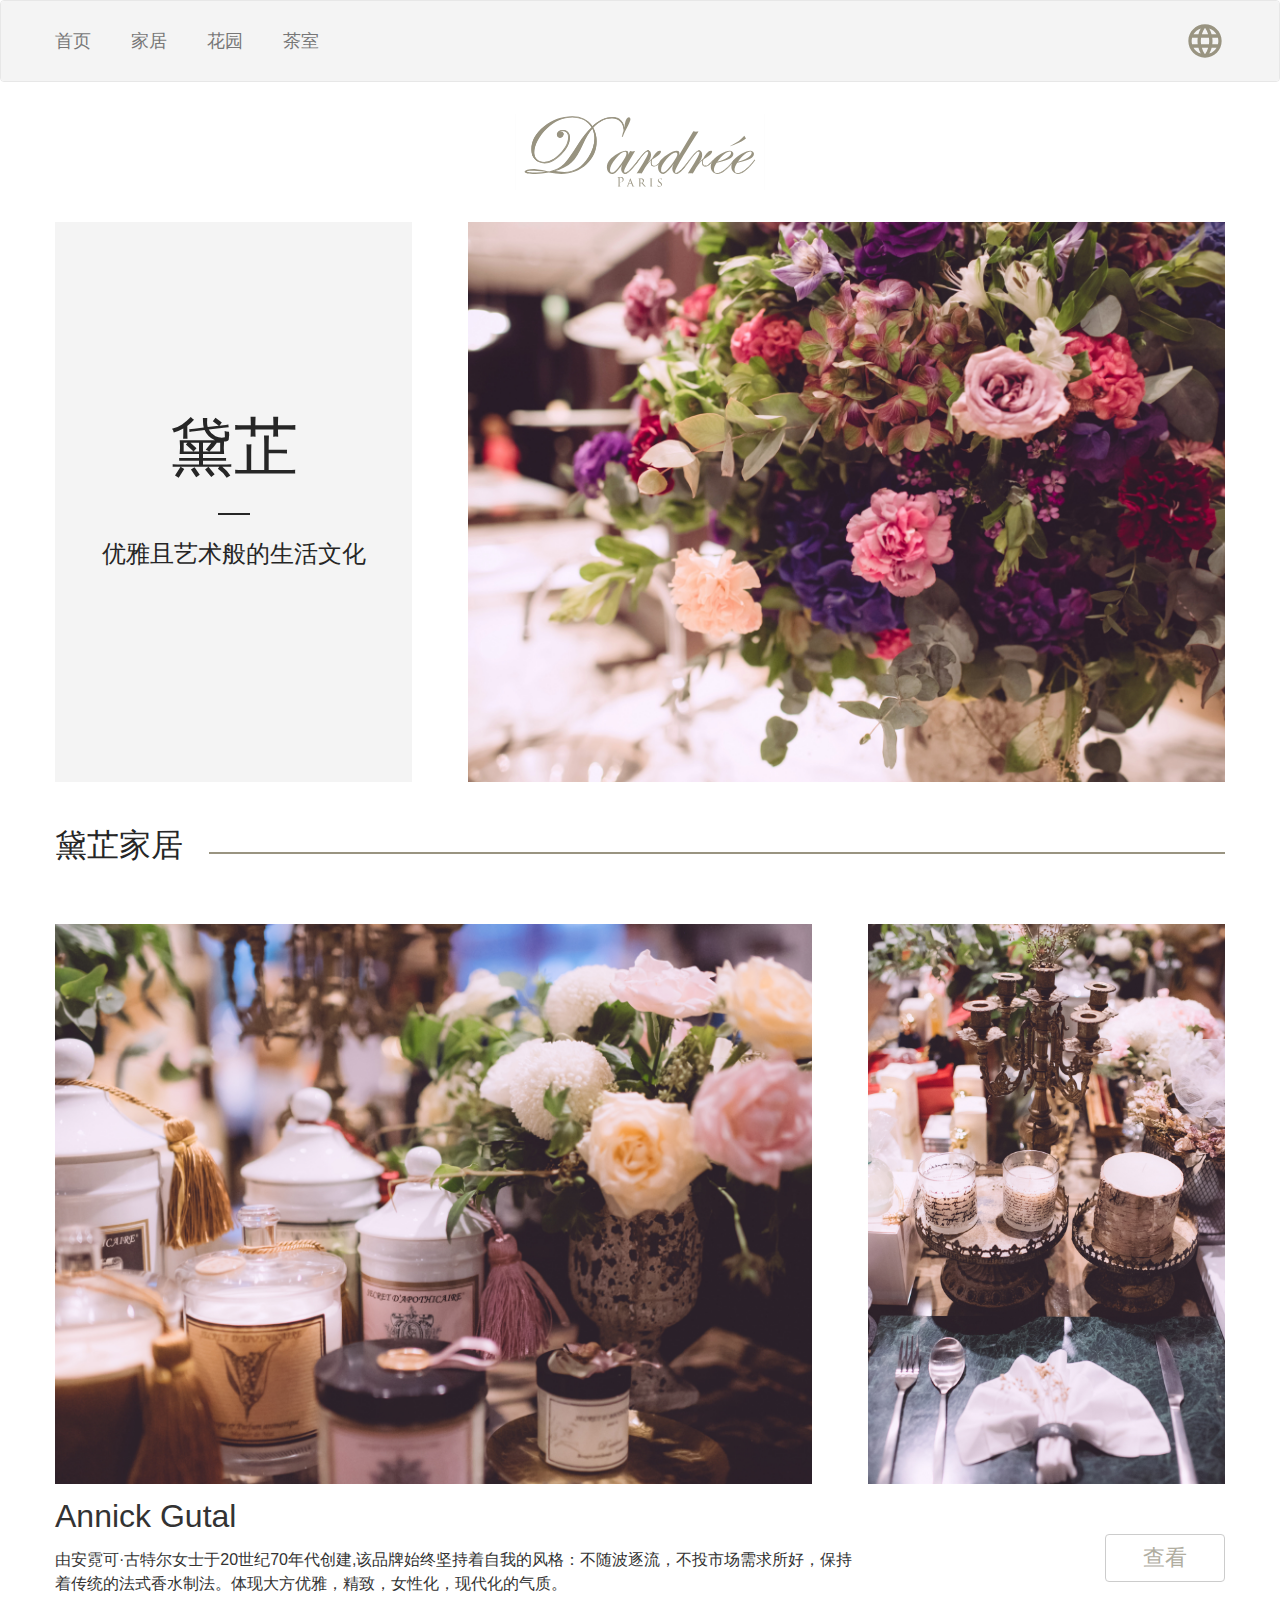
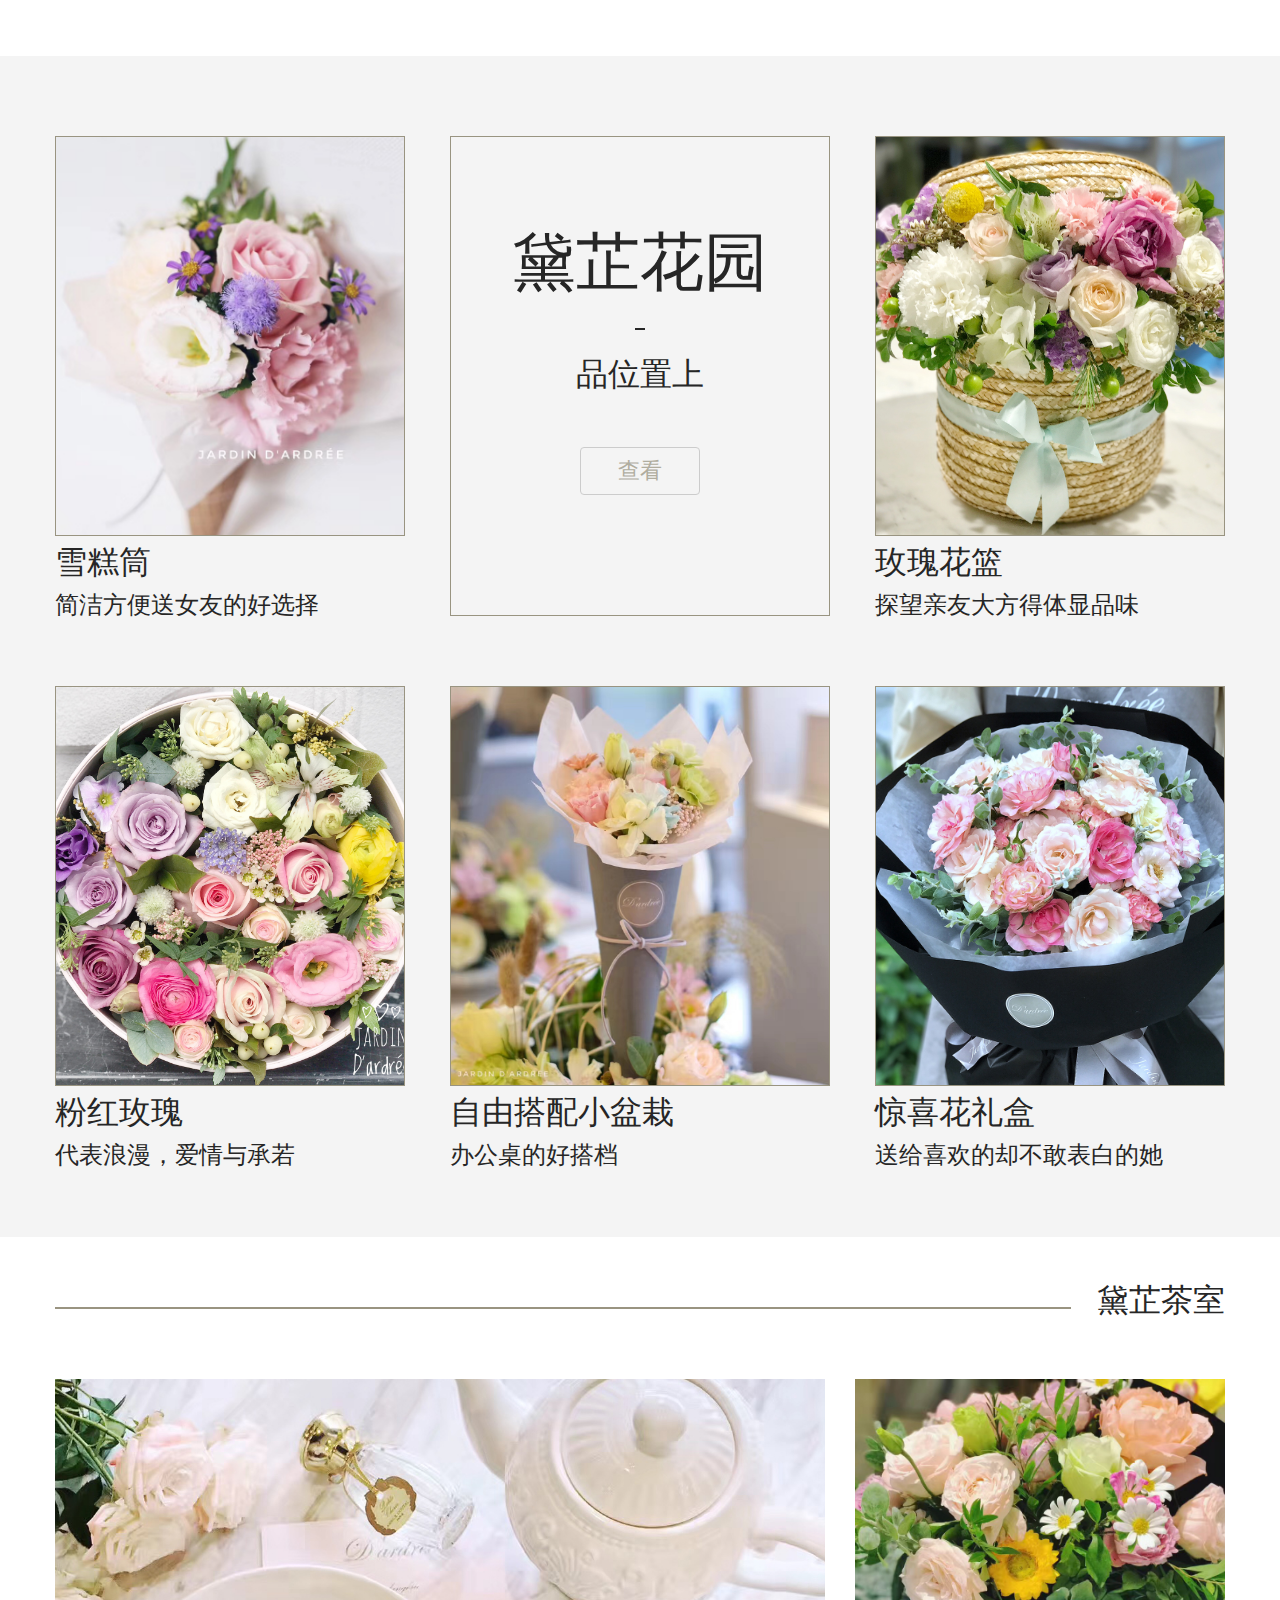
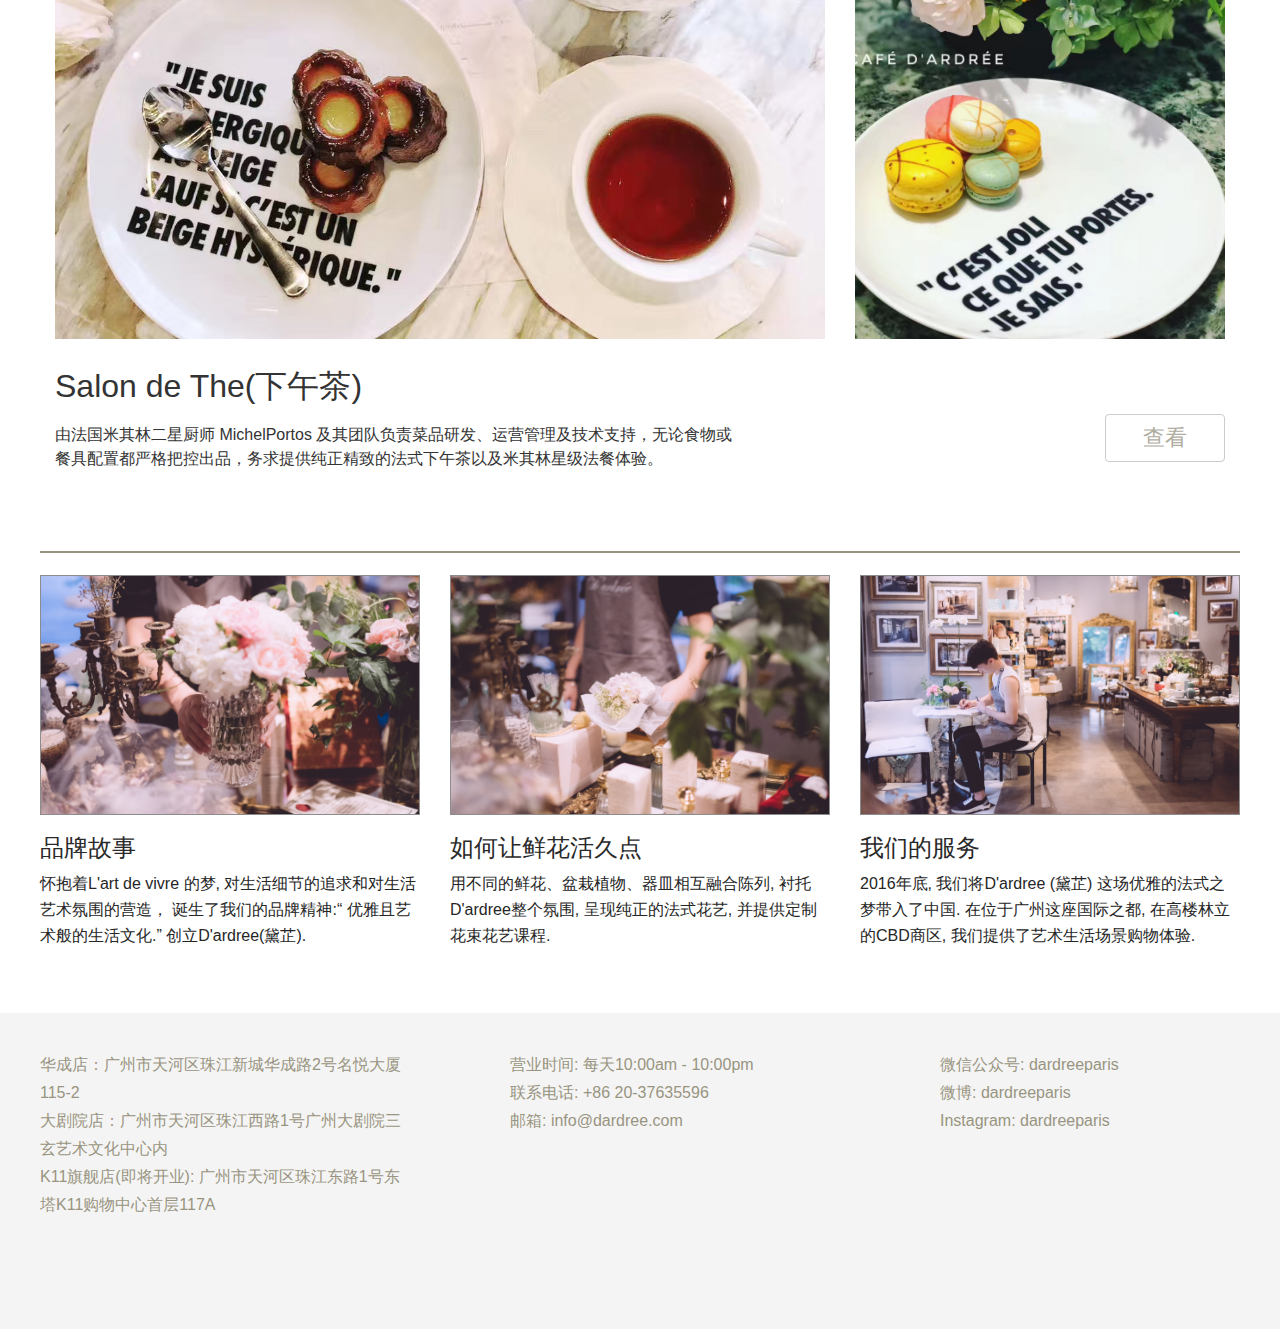
==== commit 536df2c7: "update" ====
--- a/index.html
+++ b/index.html
@@ -90,26 +90,28 @@
                 <embed src="./logo4-3.svg" type="image/svg+xml" />
             </a>
         </h1>
-        <!-- firstpart -->
-        <div class="daiZhi_first">
-            <div class="container">
-                <div class="row">
-                    <div class="col-md-4 leftbox">
-                        <div class="pad">
-                            <div class="inc">
-                                <p>黛芷</p>
-                                <hr style="width:32px;height:2px;border:none;border-top:2px solid #262626;" />
-                                <p class="p2">优雅且艺术般的生活文化</p>
-                            </div>
+    </div>
+    <!-- firstpart -->
+    <div class="daiZhi_first">
+        <div class="container">
+            <div class="row">
+                <div class="col-md-4 leftbox">
+                    <div class="pad">
+                        <div class="inc">
+                            <p>黛芷</p>
+                            <hr style="width:32px;height:2px;border:none;border-top:2px solid #262626;" />
+                            <p class="p2">优雅且艺术般的生活文化</p>
                         </div>
                     </div>
-                    <div class="col-md-8 rightbox">
-                        <img src="./Image/PC/主页/主业照.jpg" alt="">
+                </div>
+                <div class="col-md-8 rightbox">
+                    <div class="item" data-large-image="./Image/PC/主页/主业照.jpg" data-small-image="./Image/PC/主页/主业照.jpg">
                     </div>
                 </div>
             </div>
         </div>
     </div>
+
 
     <!-- 家居 -->
     <div class="daiZhiJiaJu" id="homeGarden">
@@ -285,8 +287,7 @@
             </div>
         </div>
     </footer>
-    </div>
-   
+
     <!-- jQuery (necessary for Bootstrap's JavaScript plugins) -->
     <script src="./js/jquery-3.2.1.min.js"></script>
     <!-- Include all compiled plugins (below), or include individual files as needed -->
--- a/css/index.css
+++ b/css/index.css
@@ -98,9 +98,18 @@
 body .daiZhi_first .container .row .rightbox {
   padding-left: 28px;
 }
-body .daiZhi_first .container .row .rightbox img {
-  display: block;
+body .daiZhi_first .container .row .rightbox .mobileImg {
+  width: 100%;
+}
+body .daiZhi_first .container .row .rightbox .mobileImg > img {
+  width: 100%;
+  display: block;
+}
+body .daiZhi_first .container .row .rightbox .pcImg {
+  width: 100%;
   height: 560px;
+  display: block;
+  background-position: center center;
   background-size: cover;
 }
 body .daiZhiJiaJu {
--- a/css/ipad.css
+++ b/css/ipad.css
@@ -1,6 +1,3 @@
-body .container {
-  position: relative;
-}
 body .daiZhi_nav .container-fluid {
   background-color: #f4f4f4;
   color: #999481;
@@ -183,7 +180,7 @@
   border-right: 1px solid #999481;
 }
 body .daiZhi_flower .container .row .topRight a .kuang {
-  background: url('../Image/黛芷花园/图片/花篮/FullSizeRender 72.jpg') no-repeat 0px 0px;
+  background: url('../Image/PC/主页/黛芷花园/hualan1.jpg') no-repeat 0px 0px;
   background-size: cover;
 }
 body .daiZhi_flower .container .row .downLeft {
@@ -192,7 +189,7 @@
   border-top: 1px solid #999481;
 }
 body .daiZhi_flower .container .row .downLeft a .kuang {
-  background: url('../Image/黛芷花园/图片/花篮/IMG_0695 2.JPG') no-repeat 0px 0px;
+  background: url('../Image/PC/主页/黛芷花园/hualan1.jpg') no-repeat 0px 0px;
   background-size: cover;
 }
 body .daiZhi_flower .container .row .downRight {
@@ -200,7 +197,7 @@
   border-top: 1px solid #999481;
 }
 body .daiZhi_flower .container .row .downRight a .kuang {
-  background: url('../Image/黛芷花园/图片/花盒/FullSizeRender 71.jpg') no-repeat 0px 0px;
+  background: url('../Image/PC/??/????/20.JPG') no-repeat 0px 0px;
   background-size: cover;
 }
 body .daiZhi_flower .container .down {
@@ -334,7 +331,7 @@
   float: left;
   width: 320px;
   height: 192px;
-  background: url('../Image/黛芷家居/Home Decor/WYM_7395.jpg') no-repeat 0px 0px;
+  background: url('../Image/PC/??/??/WYM_7395.jpg') no-repeat 0px 0px;
   background-size: cover;
   border: 1px solid #8c8c8c;
   box-sizing: border-box;
@@ -357,7 +354,7 @@
   line-height: 26px;
 }
 body .other .container .row .topMid a .kuang {
-  background: url('../Image/黛芷家居/Home Decor/WYM_7375.jpg') no-repeat 0px 0px;
+  background: url('../Image/PC/??/??/WYM_7375.jpg') no-repeat 0px 0px;
   background-size: cover;
 }
 body .other .container .row .topRight {
@@ -365,7 +362,7 @@
   margin-bottom: 60px;
 }
 body .other .container .row .topRight a .kuang {
-  background: url('../Image/黛芷家居/Home Decor/WYM_7325.jpg') no-repeat 0px 0px;
+  background: url('../Image/PC/??/??/WYM_7325.jpg') no-repeat 0px 0px;
   background-size: cover;
 }
 body .ipad-nav {
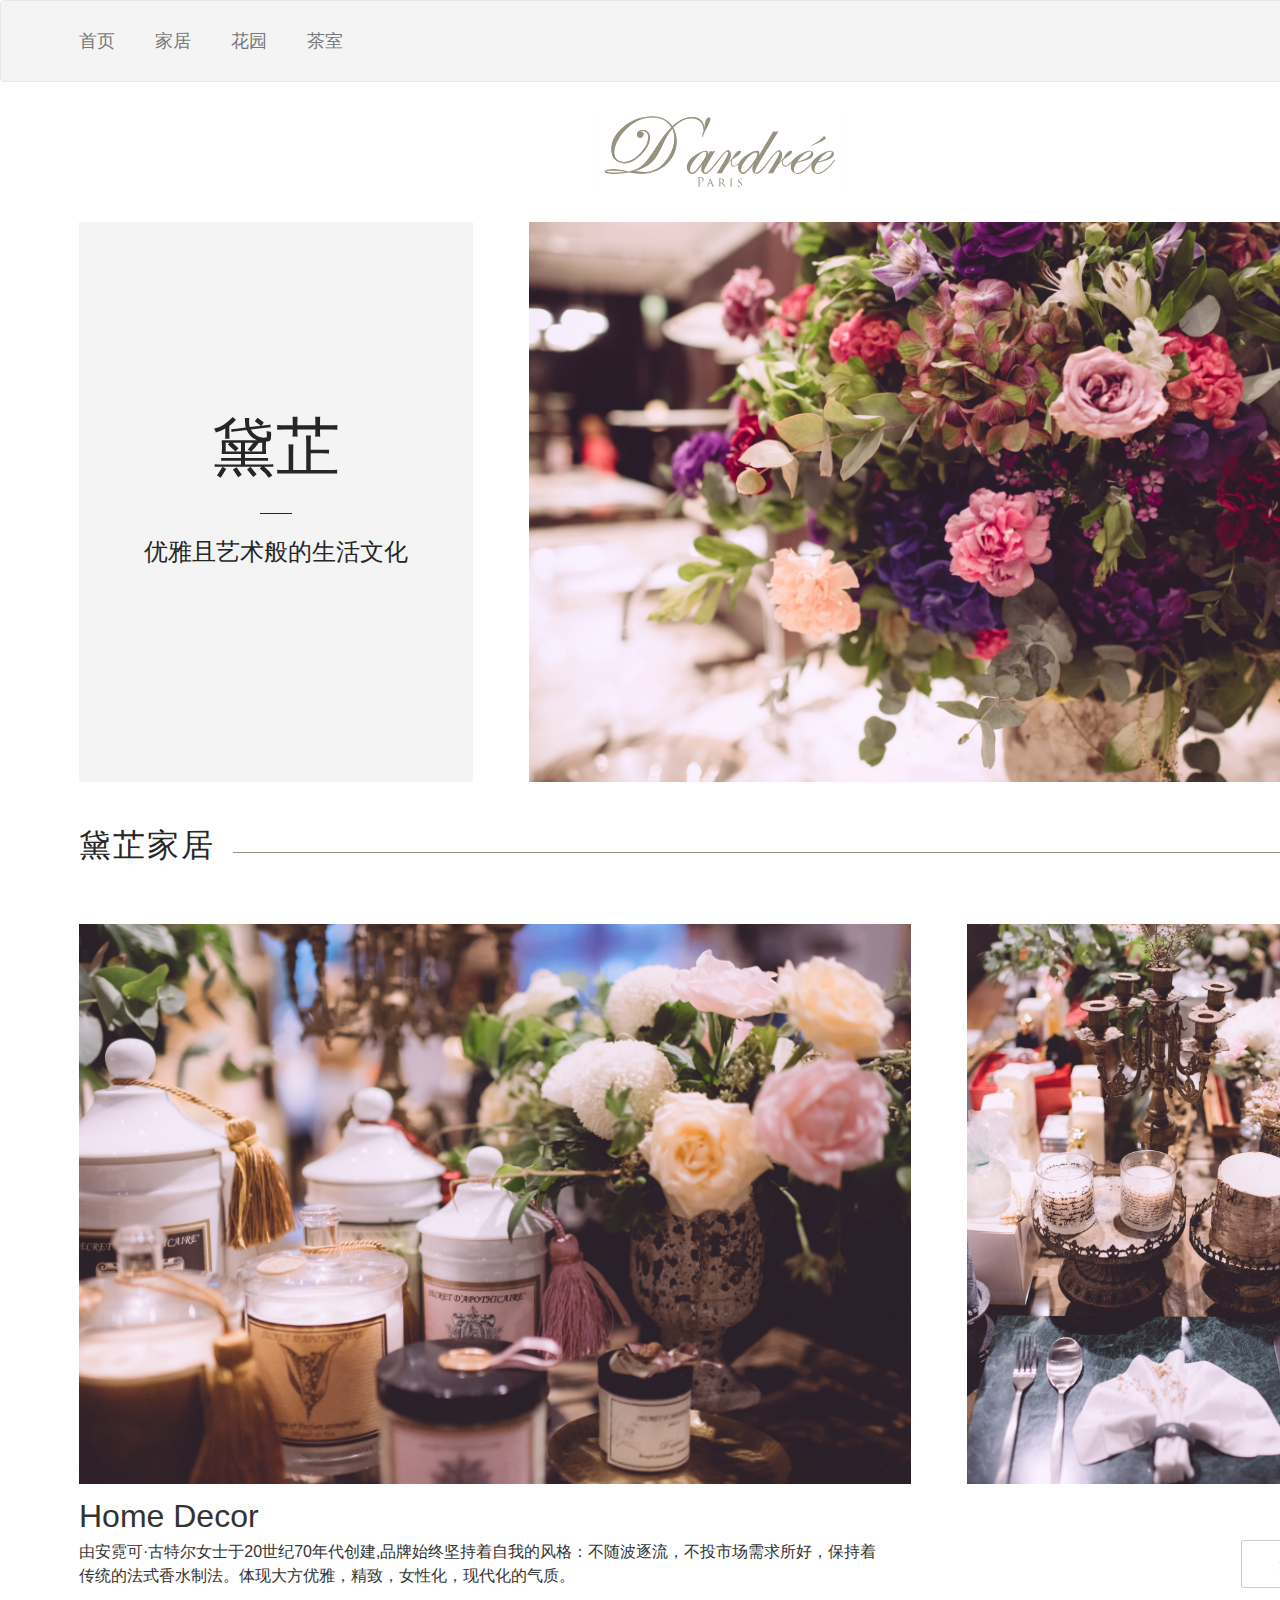
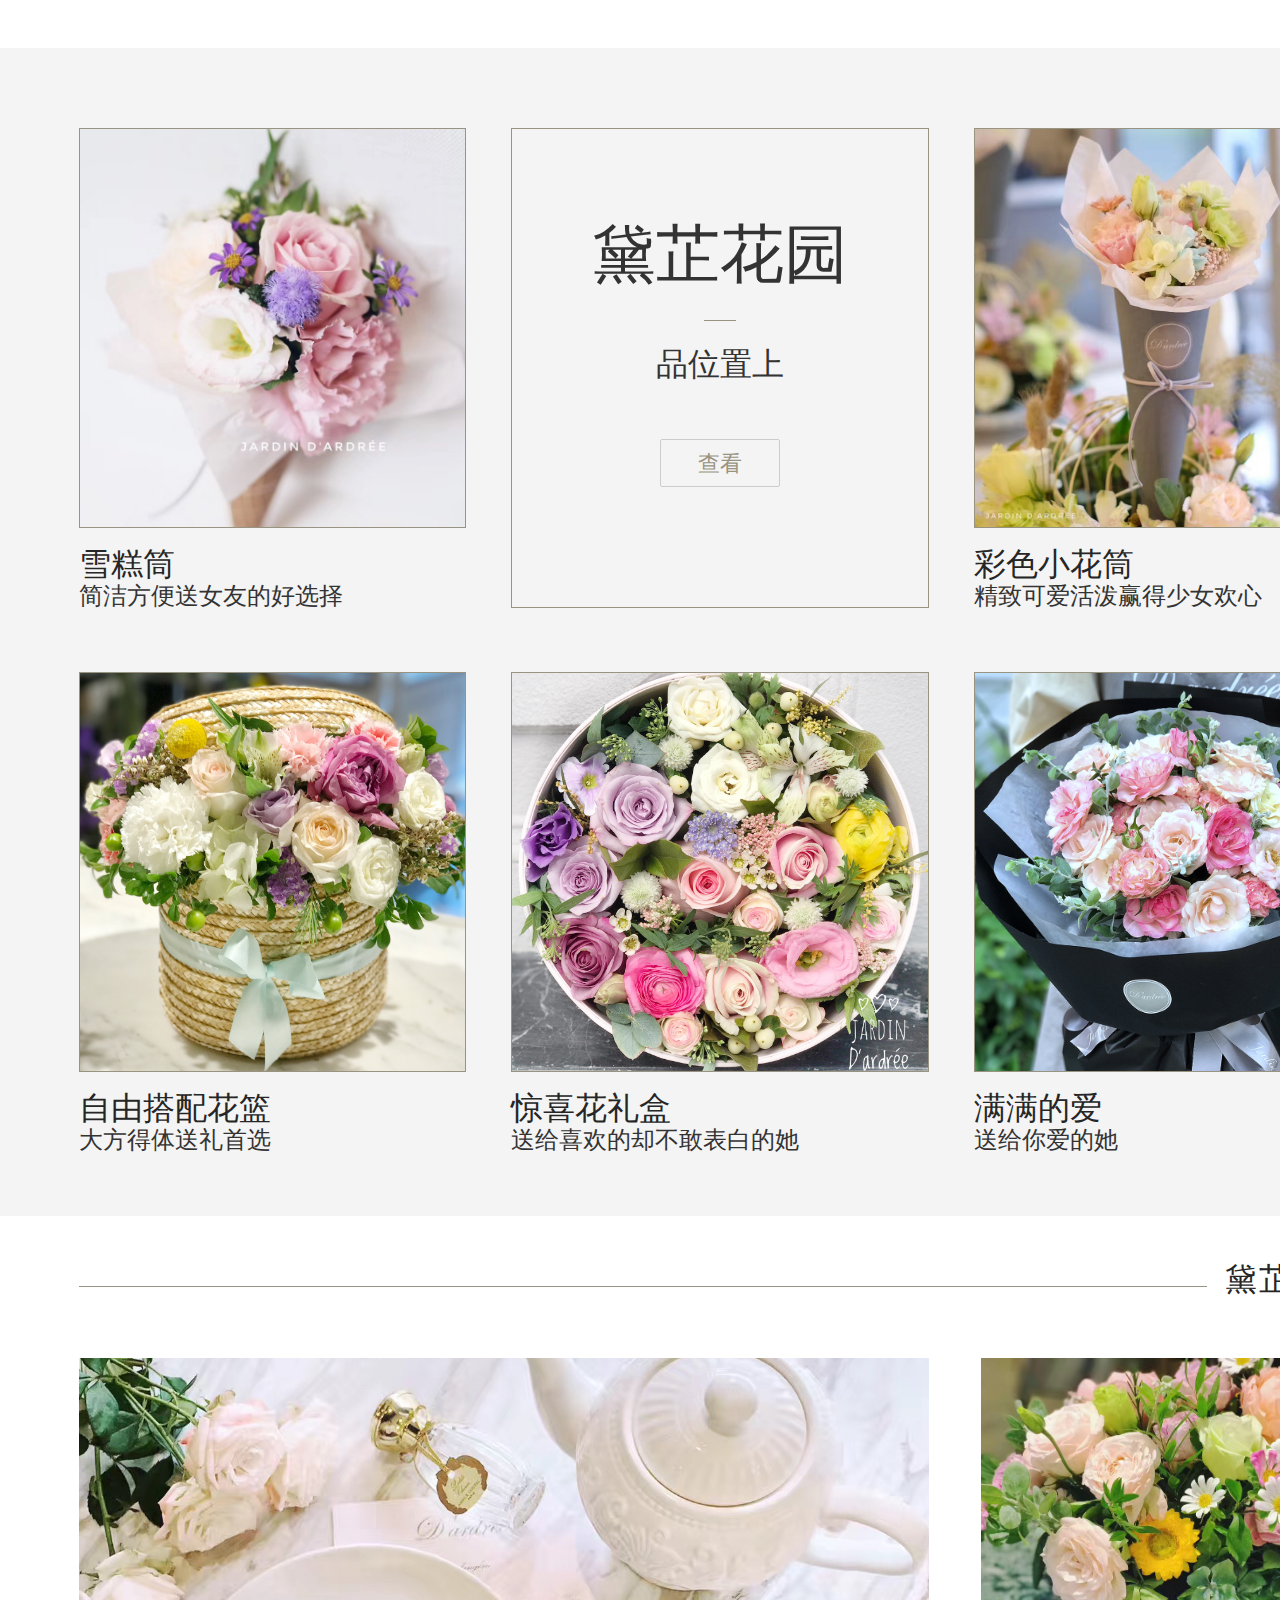
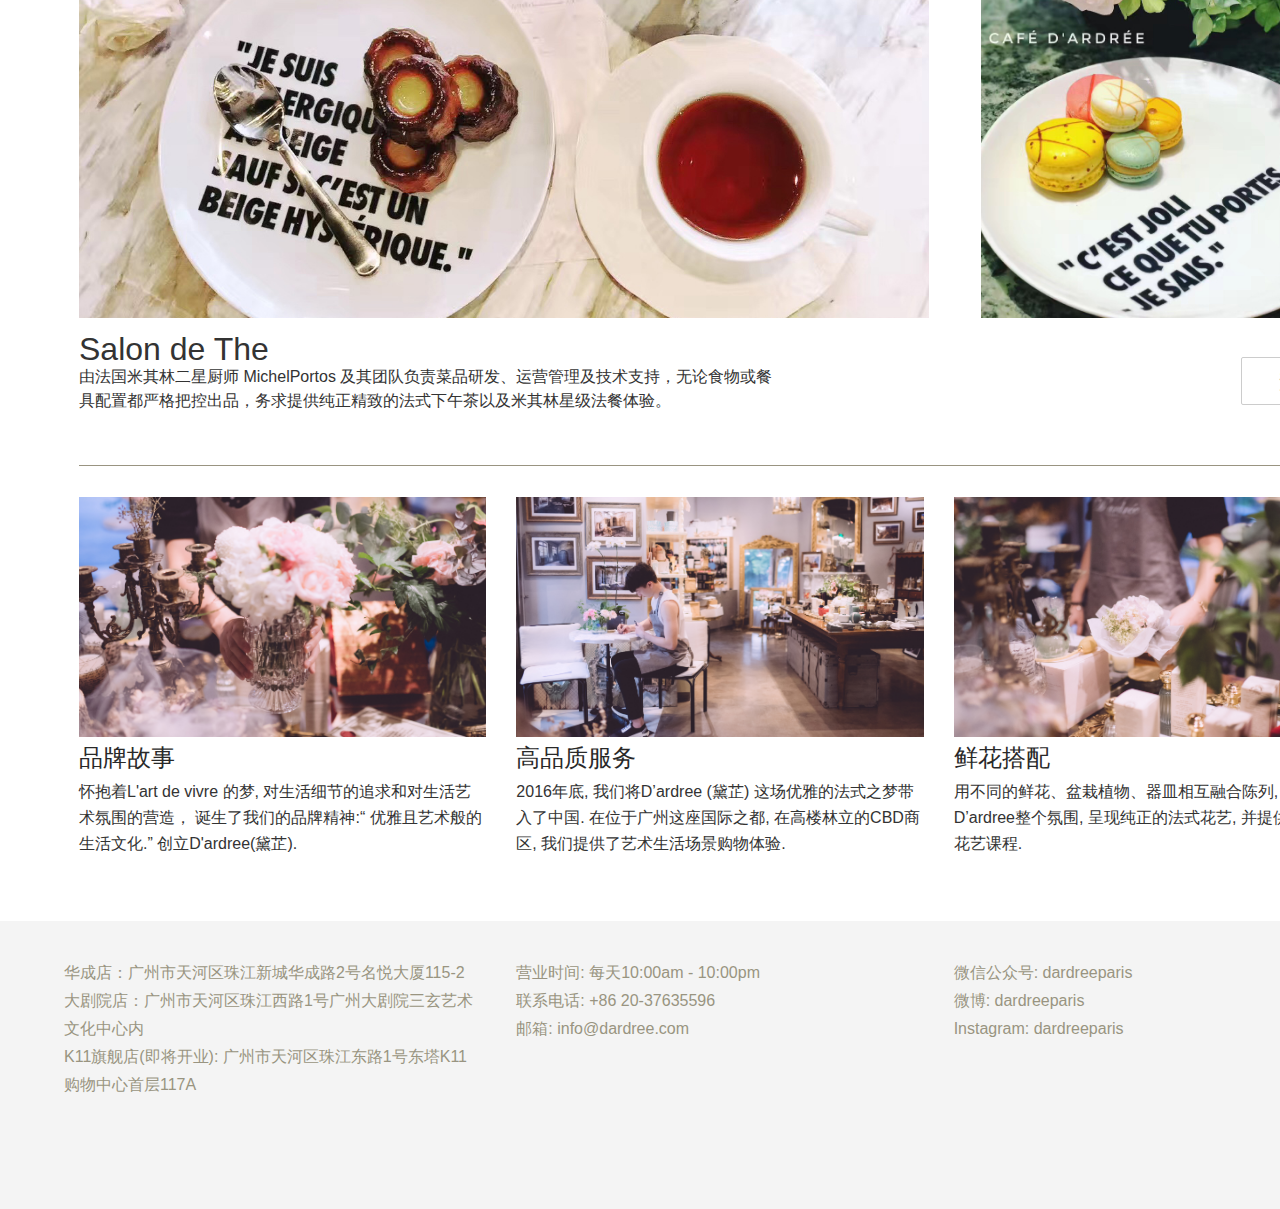
==== commit a49b9d66: "update" ====
--- a/index.html
+++ b/index.html
@@ -4,28 +4,24 @@
 <head>
     <meta charset="utf-8">
     <meta http-equiv="X-UA-Compatible" content="IE=edge">
-    <meta name="viewport" content="width=device-width, initial-scale=1">
+    <meta name="viewport" content="width=device-width,initial-scale=1,maximum-scale=1,user-scalable=no">
     <title>Document</title>
     <!-- Bootstrap -->
     <link href="./css/bootstrap.min.css" rel="stylesheet" />
     <link rel="stylesheet" href="./css/normalize.css" />
 
-    <link rel="stylesheet" media="screen and (min-width:991px)" href="./css/index.css" type="text/css" />
-    <link rel="stylesheet" media="screen and (min-width:750px) and (max-width:991px)" href="./css/ipad.css" type="text/css" />
+    <link rel="stylesheet" media="screen and (min-width:1025px)" href="./css/index.css" type="text/css" />
+    <link rel="stylesheet" media="screen and (min-width:768px) and (max-width:1024px)" href="./css/ipad.css" type="text/css"
+    />
+    <link rel="stylesheet" media="screen and (min-width:0px) and (max-width:767px)" href="./css/iphone.css" type="text/css" />
     <style>
-        @media screen and (min-width: 770px)and (max-width:991px) {
+        @media screen and (min-width: 768px)and (max-width:1024px) {
             .container {
                 width: 736px;
             }
         }
 
-        @media screen and (min-width: 992px) {
-            .container {
-                width: 1200px;
-            }
-        }
-
-        @media screen and (min-width: 1400px) {
+        @media screen and (min-width: 1025px) {
             .container {
                 width: 1312px;
             }
@@ -35,7 +31,23 @@
 </head>
 
 <body>
-    <nav class="daiZhi_nav navbar navbar-default hidden-sm hidden-xs" id="home">
+    <div class="ipad_nav_content">
+        <ul>
+            <li class="active">
+                <a href="javascript:;">首页<i class="iconfont">&#xe602;</i></a>
+            </li>
+            <li>
+                <a href="javascript:;">家居<i class="iconfont">&#xe604;</i></a>
+            </li>
+            <li>
+                <a href="javascript:;">花园<i class="iconfont">&#xe603;</i></a>
+            </li>
+            <li>
+                <a href="javascript:;"> 茶室<i class="iconfont">&#xe606;</i></a>
+            </li>
+        </ul>
+    </div>
+    <nav class="daiZhi_nav navbar navbar-default" id="home">
         <div class="container-fluid">
             <div class="container">
                 <div class="collapse navbar-collapse" id="bs-example-navbar-collapse-1">
@@ -45,45 +57,40 @@
                         <li><a href="#garden">花园</a></li>
                         <li><a href="#teaHouse">茶室</a></li>
                     </ul>
-                    <ul class="nav navbar-nav navbar-right">
-                        <embed src="./images/Ipad/图标/ic_language_black_48px.svg" type="image/svg+xml" />
-                    </ul>
+                    <ul class="nav navbar-nav navbar-right"><i class="iconfont first">&#xe607;</i></ul>
                 </div>
             </div>
         </div>
     </nav>
-    <nav class="ipad-nav hidden-lg hidden-md">
-        <div class="content">
+    <nav class="ipad_nav">
+        <div class="container">
             <div class="nav-left">
-                <p class="first"></p>
-                <p></p>
-                <p></p>
+                <i class="iconfont">&#xe601;</i>
             </div>
             <div id="logo">
                 <embed src="./logo4-3.svg" type="image/svg+xml" />
             </div>
             <div class="language">
-                <embed src="./images/Ipad/图标/ic_language_black_48px.svg" type="image/svg+xml" />
+                <i class="iconfont">&#xe607;</i>
             </div>
         </div>
     </nav>
-    <div class="nav-content hidden-lg hidden-md">
-        <ul>
-            <li>首页
-                <embed src="./images/Ipad/图标/home/ic_home_black_48px.svg" type="image/svg+xml" />
-            </li>
-            <li>家居
-                <embed src="./images/Ipad/图标/filter vintage/ic_filter_vintage_black_48px.svg" type="image/svg+xml" />
-            </li>
-            <li>花园
-                <embed src="./images/Ipad/图标/flower/ic_local_florist_black_48px.svg" type="image/svg+xml" />
-            </li>
-            <li>茶室
-                <embed src="./images/Ipad/图标/breakfast/ic_free_breakfast_black_48px.svg" type="image/svg+xml" />
-            </li>
-        </ul>
-    </div>
-    <div class="pc">
+    <nav class="iphone_nav">
+        <div class="container">
+            <div class="row">
+                <div class="iphone_nav_left">
+                    <i class="iconfont">&#xe601;</i>
+                </div>
+                <div id="iphone_logo">
+                    <embed src="./logo4-3.svg" type="image/svg+xml" />
+                </div>
+                <div class="language">
+                    <i class="iconfont">&#xe607;</i>
+                </div>
+            </div>
+        </div>
+    </nav>
+    <div class="pc_logo">
         <!-- logo -->
         <h1 class="logo hidden-sm hidden-xs">
             <a href="javascript:;">
@@ -91,203 +98,449 @@
             </a>
         </h1>
     </div>
-    <!-- firstpart -->
-    <div class="daiZhi_first">
-        <div class="container">
-            <div class="row">
-                <div class="col-md-4 leftbox">
-                    <div class="pad">
-                        <div class="inc">
-                            <p>黛芷</p>
-                            <hr style="width:32px;height:2px;border:none;border-top:2px solid #262626;" />
-                            <p class="p2">优雅且艺术般的生活文化</p>
-                        </div>
-                    </div>
-                </div>
-                <div class="col-md-8 rightbox">
-                    <div class="item" data-large-image="./Image/PC/主页/主业照.jpg" data-small-image="./Image/PC/主页/主业照.jpg">
-                    </div>
-                </div>
-            </div>
-        </div>
+
+    <div class="content-wrapper">
+        <!-- 黛芷 -->
+        <div class="daiZhi">
+            <div class="container">
+                <div class="row">
+                    <div class="pc">
+                        <div class="col-md-4 leftbox">
+                            <div class="pad">
+                                <div class="inc">
+                                    <p>黛芷</p>
+                                    <hr style="width:32px;height:1px;border:none;border-top:1px solid #262626;" />
+                                    <p class="p2">优雅且艺术般的生活文化</p>
+                                </div>
+                            </div>
+                        </div>
+                        <div class="col-md-8 rightbox">
+                            <div class="item" data-large-image="./images/PC/主页/主业照.jpg" data-small-image="./images/PC/主页/主业照.jpg">
+                            </div>
+                        </div>
+                    </div>
+                    <div class="ipad">
+                        <div class="leftbox">
+                            <div class="pad">
+                                <div class="inc">
+                                    <p>黛芷</p>
+                                    <hr style="width:32px;height:1px;border:none;border-top:1px solid #262626;" />
+                                    <p class="p2">优雅且艺术般的生活文化</p>
+                                </div>
+                            </div>
+                        </div>
+                        <div class="rightbox">
+                            <div class="item" data-large-image="./images/Ipad/主页/主业照.jpg" data-small-image="./images/Ipad/主页/主业照.jpg">
+                            </div>
+                        </div>
+                    </div>
+                    <div class="iphone">
+                        <div class="leftbox">
+                            <div class="pad">
+                                <div class="inc">
+                                    <p>黛芷</p>
+                                    <hr style="width:32px;height:1px;border:none;border-top:1px solid #262626;" />
+                                    <p class="p2">优雅且艺术般的生活文化</p>
+                                </div>
+                            </div>
+                        </div>
+                        <div class="rightbox">
+                            <div class="item" data-large-image="./images/iphone/主页/主业照.jpg" data-small-image="./images/iphone/主页/主业照.jpg">
+                            </div>
+                        </div>
+                    </div>
+                </div>
+            </div>
+        </div>
+
+        <!-- 家居 -->
+        <div class="daiZhiJiaJu" id="homeGarden">
+            <div class="container">
+                <div class="head">
+                    <h3 class="title">黛芷家居</h3>
+                    <hr class="hidden-sm hidden-xs" style="width:100%;height:1px;border:none;border-top:1px solid #999481;" />
+                </div>
+                <div class="row">
+                    <div class="pc">
+                        <div class="col-md-8 left" id="jiaJuPhoto">
+                            <div class="item" data-large-image="./images/PC/主页/黛芷家居/WYM_7405.jpg" data-small-image="./images/PC/主页/黛芷家居/WYM_7405.jpg">
+                            </div>
+                        </div>
+                        <div class="col-md-4 right hidden-sm hidden-xs">
+                            <div></div>
+                        </div>
+                    </div>
+                    <div class="ipad">
+                        <div class="left" id="jiaJuPhoto">
+                            <div class="item" data-large-image="./images/Ipad/主页/黛芷家居/WYM_7405.jpg" data-small-image="./images/Ipad/主页/黛芷家居/WYM_7405.jpg">
+                            </div>
+                        </div>
+                    </div>
+                    <div class="iphone">
+                        <div class="left" id="jiaJuPhoto">
+                            <div class="item" data-large-image="./images/iphone/主页/黛芷家居/WYM_7405.jpg" data-small-image="./images/iphone/主页/黛芷家居/WYM_7405.jpg">
+                            </div>
+                        </div>
+                    </div>
+                </div>
+                <div class="introduce">
+                    <h3>Home Decor</h3>
+                    <p>由安霓可·古特尔女士于20世纪70年代创建,品牌始终坚持着自我的风格：不随波逐流，不投市场需求所好，保持着传统的法式香水制法。体现大方优雅，精致，女性化，现代化的气质。</p>
+                    <div type="button" class="btn btn-default">查看</div>
+                </div>
+            </div>
+        </div>
+
+        <!-- 花园 -->
+        <div class="daiZhi_flower" id="garden">
+            <div class="container">
+                <div class="row">
+                    <div class="pc">
+                        <div class="col-md-4 topLeft">
+                            <div class="kuang">
+                                <div class="item" data-large-image="./images/PC/主页/黛芷花园/雪糕筒.jpg" data-small-image="./images/PC/主页/黛芷花园/雪糕筒.jpg">
+                                </div>
+                            </div>
+                            <h3>雪糕筒</h3>
+                            <p>简洁方便送女友的好选择</p>
+                        </div>
+                        <div class="col-md-4 topMid">
+                            <div>
+                                <div class="kuang">
+                                    <div>
+                                        <p>黛芷花园</p>
+                                        <hr style="width:32px;height:1px;border:none;border-top:1px solid #999481;" />
+                                        <p class="p2">品位置上</p>
+                                        <div type="button" class="btn btn-default">查看</div>
+                                    </div>
+                                </div>
+                            </div>
+                        </div>
+                        <div class="col-md-4 topRight">
+                            <div class="kuang">
+                                <div class="item" data-large-image="./images/PC/主页/黛芷花园/30.jpg" data-small-image="./images/PC/主页/黛芷花园/30.jpg">
+                                </div>
+                            </div>
+                            <h3>彩色小花筒</h3>
+                            <p>精致可爱活泼赢得少女欢心</p>
+                        </div>
+                        <div class="col-md-4 downLeft">
+                            <div class="kuang">
+                                <div class="item" data-large-image="./images/PC/主页/黛芷花园/hualan1.jpg" data-small-image="./images/PC/主页/黛芷花园/hualan1.jpg">
+                                </div>
+                            </div>
+                            <h3>自由搭配花篮</h3>
+                            <p>大方得体送礼首选</p>
+                        </div>
+                        <div class="col-md-4 downMid">
+                            <div class="kuang">
+                                <div class="item" data-large-image="./images/PC/主页/黛芷花园/huahe 3.jpg" data-small-image="./images/PC/主页/黛芷花园/huahe 3.jpg">
+                                </div>
+                            </div>
+                            <h3>惊喜花礼盒</h3>
+                            <p>送给喜欢的却不敢表白的她</p>
+                        </div>
+                        <div class="col-md-4 downRight">
+                            <div class="kuang">
+                                <div class="item" data-large-image="./images/PC/主页/黛芷花园/20.JPG" data-small-image="./images/PC/主页/黛芷花园/20.JPG">
+                                </div>
+                            </div>
+                            <h3>满满的爱</h3>
+                            <p>送给你爱的她</p>
+                        </div>
+                    </div>
+                    <div class="ipad">
+                        <div class="head">
+                            <hr style="width:100%;height:1px;border:none;border-top:1px solid #999481;" />
+                            <p>黛芷花园</p>
+                        </div>
+                        <div class="col-xs-6 topLeft">
+                            <a href="javascript:;">
+                                <div class="kuang">
+                                    <div class="item" data-large-image="./images/Ipad/主页/黛芷花园/雪糕筒.jpg" data-small-image="./images/Ipad/主页/黛芷花园/雪糕筒.jpg">
+                                    </div>
+                                </div>
+                                <h3>雪糕筒</h3>
+                                <p>简洁方便送女友的好选择</p>
+                            </a>
+                        </div>
+                        <div class="col-xs-6 topRight">
+                            <a href="javascript:;">
+                                <div class="kuang">
+                                    <div class="item" data-large-image="./images/Ipad/主页/黛芷花园/30.jpg" data-small-image="./images/Ipad/主页/黛芷花园/30.jpg">
+                                    </div>
+                                </div>
+                                <h3>彩色小花筒</h3>
+                                <p>精致可爱活泼赢得少女欢心</p>
+                            </a>
+                        </div>
+                        <div class="col-xs-6 downLeft">
+                            <a href="javascript:;">
+                                <div class="kuang">
+                                    <div class="item" data-large-image="./images/Ipad/主页/黛芷花园/FullSizeRender 72.jpg" data-small-image="./images/Ipad/主页/黛芷花园/FullSizeRender 72.jpg">
+                                    </div>
+                                </div>
+                                <h3>自由搭配花篮</h3>
+                                <p>大方得体送礼首选</p>
+                            </a>
+                        </div>
+                        <div class="col-xs-6 downRight">
+                            <a href="javascript:;">
+                                <div class="kuang">
+                                    <div class="item" data-large-image="./images/Ipad/主页/黛芷花园/3.jpg" data-small-image="./images/Ipad/主页/黛芷花园/3.jpg">
+                                    </div>
+                                </div>
+                                <h3>惊喜花礼盒</h3>
+                                <p>送给喜欢的却不敢表白的她</p>
+                            </a>
+                        </div>
+                    </div>
+                    <div class="iphone">
+                        <div class="head">
+                            <hr style="width:100%;height:1px;border:none;border-top:1px solid #999481;" />
+                            <p>黛芷花园</p>
+                        </div>
+                        <div class="col-xs-6 topLeft">
+                            <a href="javascript:;">
+                                <div class="kuang">
+                                    <div class="item" data-large-image="./images/Ipad/主页/黛芷花园/雪糕筒.jpg" data-small-image="./images/Ipad/主页/黛芷花园/雪糕筒.jpg">
+                                    </div>
+                                </div>
+                                <h3>雪糕筒</h3>
+                                <p>简洁方便送女友的好选择</p>
+                            </a>
+                        </div>
+                        <div class="col-xs-6 topRight">
+                            <a href="javascript:;">
+                                <div class="kuang">
+                                    <div class="item" data-large-image="./images/Ipad/主页/黛芷花园/30.jpg" data-small-image="./images/Ipad/主页/黛芷花园/30.jpg">
+                                    </div>
+                                </div>
+                                <h3>彩色小花筒</h3>
+                                <p>精致可爱活泼赢得少女欢心</p>
+                            </a>
+                        </div>
+                        <div class="col-xs-6 downLeft">
+                            <a href="javascript:;">
+                                <div class="kuang">
+                                    <div class="item" data-large-image="./images/Ipad/主页/黛芷花园/FullSizeRender 72.jpg" data-small-image="./images/Ipad/主页/黛芷花园/FullSizeRender 72.jpg">
+                                    </div>
+                                </div>
+                                <h3>自由搭配花篮</h3>
+                                <p>大方得体送礼首选</p>
+                            </a>
+                        </div>
+                        <div class="col-xs-6 downRight">
+                            <a href="javascript:;">
+                                <div class="kuang">
+                                    <div class="item" data-large-image="./images/Ipad/主页/黛芷花园/3.jpg" data-small-image="./images/Ipad/主页/黛芷花园/3.jpg">
+                                    </div>
+                                </div>
+                                <h3>惊喜花礼盒</h3>
+                                <p>送给喜欢的却不敢表白的她</p>
+                            </a>
+                        </div>
+                    </div>
+                </div>
+            </div>
+        </div>
+
+        <!-- 茶室 -->
+        <div class="daiZhiChaShi" id="teaHouse">
+            <div class="container">
+                <div class="pc_head">
+                    <hr style="width:100%;height:1px;border:none;border-top:1px solid #999481;" />
+                    <h3 class="title">黛芷茶室</h3>
+                </div>
+                <div class="row">
+                    <div class="ipad_head">
+                        <hr style="width:100%;height:1px;border:none;border-top:1px solid #999481;" />
+                        <h3 class="title">黛芷茶室</h3>
+                    </div>
+                    <div class="pc">
+                        <div class="col-md-8 leftbox" id="jiaJuPhoto">
+                            <div class="item" data-large-image="./images/PC/主页/黛芷茶室/2.下午茶.jpg" data-small-image="./images/PC/主页/黛芷茶室/2.下午茶.jpg">
+                            </div>
+                        </div>
+                        <div class="col-md-4 rightbox" id="jiaJuPhoto">
+                            <div class="item" data-large-image="./images/PC/主页/黛芷茶室/法国马卡龙.jpg" data-small-image="./images/PC/主页/黛芷茶室/法国马卡龙.jpg">
+                            </div>
+                        </div>
+                    </div>
+                    <div class="ipad">
+                        <div class="left" id="jiaJuPhoto">
+                            <div class="item" data-large-image="./images/Ipad/主页/黛芷茶室/2.下午茶.jpg" data-small-image="./images/Ipad/主页/黛芷茶室/2.下午茶.jpg">
+                            </div>
+                        </div>
+                    </div>
+                    <div class="iphone">
+                        <div class="left" id="jiaJuPhoto">
+                            <div class="item" data-large-image="./images/iphone/主页/黛芷茶室/2.下午茶.jpg" data-small-image="./images/iphone/主页/黛芷茶室/2.下午茶.jpg">
+                            </div>
+                        </div>
+                    </div>
+                </div>
+                <div class="introduce">
+                    <h3>Salon de The</h3>
+                    <p>由法国米其林二星厨师 MichelPortos 及其团队负责菜品研发、运营管理及技术支持，无论食物或餐具配置都严格把控出品，务求提供纯正精致的法式下午茶以及米其林星级法餐体验。
+                    </p>
+                    <div type="button" class="btn btn-default">查看</div>
+                </div>
+            </div>
+        </div>
+
+        <!-- 其他 -->
+        <div class="other">
+            <div class="container">
+                <hr style="width:100%;height:1px;border:none;border-top:1px solid #999481;" />
+                <div class="row">
+                    <hr style="width:100%;height:1px;border:none;border-top:1px solid #999481;" />
+                    <div class="pc">
+                        <div class="col-md-4 topLeft">
+                            <div>
+                                <div class="kuang">
+
+                                </div>
+                                <h3>品牌故事</h3>
+                                <p>怀抱着L'art de vivre 的梦, 对生活细节的追求和对生活艺术氛围的营造， 诞生了我们的品牌精神:“ 优雅且艺术般的生活文化.” 创立D'ardree(黛芷).</p>
+                            </div>
+                        </div>
+                        <div class="col-md-4 topMid">
+                            <div>
+                                <div class="kuang">
+
+                                </div>
+                                <h3>高品质服务</h3>
+                                <p>2016年底, 我们将D’ardree (黛芷) 这场优雅的法式之梦带入了中国. 在位于广州这座国际之都, 在高楼林立的CBD商区, 我们提供了艺术生活场景购物体验.
+                                </p>
+                            </div>
+                        </div>
+                        <div class="col-md-4 topRight">
+                            <div>
+                                <div class="kuang">
+
+                                </div>
+                                <h3>鲜花搭配</h3>
+                                <p>用不同的鲜花、盆栽植物、器皿相互融合陈列, 衬托D’ardree整个氛围, 呈现纯正的法式花艺, 并提供定制花束花艺课程.</p>
+                            </div>
+                        </div>
+                    </div>
+                    <div class="ipad">
+                        <div class="topLeft">
+                            <a href="javascript:;">
+                                <div class="kuang">
+
+                                </div>
+                                <h3>品牌故事</h3>
+                                <p>怀抱着L'art de vivre 的梦, 对生活细节的追求和对生活艺术氛围的营造， 诞生了我们的品牌精神:“ 优雅且艺术般的生活文化.” 创立D'ardree(黛芷).</p>
+                            </a>
+                        </div>
+                        <hr style="width:100%;height:1px;border:none;border-top:1px solid #999481;" />
+                        <div class="topMid">
+                            <a href="javascript:;">
+                                <div class="kuang">
+
+                                </div>
+                                <h3>高品质服务</h3>
+                                <p>2016年底, 我们将D’ardree (黛芷) 这场优雅的法式之梦带入了中国. 在位于广州这座国际之都, 我们提供了艺术生活场景购物体验.
+                                </p>
+                            </a>
+                        </div>
+                        <hr style="width:100%;height:1px;border:none;border-top:1px solid #999481;" />
+                        <div class="topRight">
+                            <a href="javascript:;">
+                                <div class="kuang">
+
+                                </div>
+                                <h3>如何让鲜花活久点</h3>
+                                <p>用不同的鲜花、盆栽植物、器皿相互融合陈列, 衬托D'ardree整个氛围, 呈现纯正的法式花艺, 并提供定制花束花艺课程.</p>
+                            </a>
+                        </div>
+                    </div>
+                    <div class="iphone">
+                        <div class="topLeft">
+                            <a href="javascript:;">
+                                <div class="kuang">
+
+                                </div>
+                                <h3>品牌故事</h3>
+                                <p>怀抱着L'art de vivre 的梦, 对生活细节的追求和对生活艺术氛围的营造， 诞生了我们的品牌精神:“ 优雅且艺术般的生活文化.” 创立D'ardree(黛芷).</p>
+                            </a>
+                        </div>
+                        <hr style="width:100%;height:1px;border:none;border-top:1px solid #999481;" />
+                        <div class="topMid">
+                            <a href="javascript:;">
+                                <div class="kuang">
+
+                                </div>
+                                <h3>如何让鲜花活久点</h3>
+                                <p>用不同的鲜花、盆栽植物、器皿相互融合陈列, 衬托D'ardree整个氛围, 呈现纯正的法式花艺, 并提供定制花束花艺课程.</p>
+                            </a>
+                        </div>
+                        <hr style="width:100%;height:1px;border:none;border-top:1px solid #999481;" />
+                        <div class="topRight">
+                            <a href="javascript:;">
+                                <div class="kuang">
+
+                                </div>
+                                <h3>我们的服务</h3>
+                                <p>2016年底, 我们将D'ardree (黛芷) 这场优雅的法式之梦带入了中国. 在位于广州这座国际之都, 在高楼林立的CBD商区, 我们提供了艺术生活场景购物体验.</p>
+                            </a>
+                        </div>
+                    </div>
+                </div>
+            </div>
+        </div>
+
+
     </div>
 
-
-    <!-- 家居 -->
-    <div class="daiZhiJiaJu" id="homeGarden">
-        <div class="container">
-            <div class="head">
-                <h3 class="title">黛芷家居</h3>
-                <hr class="hidden-sm hidden-xs" style="width:100%;height:2px;border:none;border-top:2px solid #999481;" />
-            </div>
-            <div class="row">
-                <div class="col-md-8 left" id="jiaJuPhoto">
-                    <div class="item" data-large-image="./Image/PC/主页/黛芷家居/WYM_7405.jpg" data-small-image="./Image/PC/主页/黛芷家居/WYM_7405.jpg">
-                    </div>
-                </div>
-                <div class="col-md-4 right hidden-sm hidden-xs">
-                    <a href="javascript:;"></a>
-                </div>
-            </div>
-            <div class="introduce">
-                <h3>Annick Gutal</h3>
-                <p>由安霓可·古特尔女士于20世纪70年代创建,该品牌始终坚持着自我的风格：不随波逐流，不投市场需求所好，保持着传统的法式香水制法。体现大方优雅，精致，女性化，现代化的气质。</p>
-                </p>
-                <button type="button" class="btn btn-default">查看</button>
-            </div>
-        </div>
-    </div>
-
-    <!-- 花园 -->
-    <div class="daiZhi_flower" id="garden">
-        <div class="container">
-            <div class="row">
-                <div class="hidden-lg hidden-md head">
-                    <hr style="width:100%;height:2px;border:none;border-top:2px solid #262626;" />
-                    <p>黛芷花园</p>
-                </div>
-                <div class="col-lg-4 col-md-6 col-sm-6 topLeft">
-                    <a href="javascript:;">
-                        <div class="kuang">
-                            <div class="item" data-large-image="./Image/PC/主页/黛芷花园/雪糕筒.jpg" data-small-image="./Image/PC/主页/黛芷花园/雪糕筒.jpg">
-                            </div>
-                        </div>
-                        <h3>雪糕筒</h3>
-                        <p>简洁方便送女友的好选择</p>
-                    </a>
-                </div>
-                <div class="col-lg-4 hidden-md hidden-sm hidden-xs topMid">
-                    <a href="javascript:;">
-                        <div class="kuang">
-                            <div>
-                                <p>黛芷花园</p>
-                                <hr style="width:10px;height:2px;border:none;border-top:2px solid #262626;" />
-                                <p class="p2">品位置上</p>
-                                <button type="button" class="btn btn-default">查看</button>
-                            </div>
-                        </div>
-                    </a>
-                </div>
-                <div class="col-lg-4 col-md-6 col-sm-6 topRight">
-                    <a href="javascript:;">
-                        <div class="kuang">
-                            <div class="item" data-large-image="./Image/PC/主页/黛芷花园/hualan1.jpg" data-small-image="./Image/PC/主页/黛芷花园/hualan1.jpg">
-                            </div>
-                        </div>
-                        <h3>玫瑰花篮</h3>
-                        <p>探望亲友大方得体显品味</p>
-                    </a>
-                </div>
-                <div class="col-lg-4 col-md-6 col-sm-6 downLeft">
-                    <a href="javascript:;">
-                        <div class="kuang">
-                            <div class="item" data-large-image="./Image/PC/主页/黛芷花园/huahe 3.jpg" data-small-image="./Image/PC/主页/黛芷花园/huahe 3.jpg">
-                            </div>
-                        </div>
-                        <h3>粉红玫瑰</h3>
-                        <p>代表浪漫，爱情与承若</p>
-                    </a>
-                </div>
-                <div class="col-lg-4 hidden-md hidden-sm hidden-xs downMid">
-                    <a href="javascript:;">
-                        <div class="kuang">
-                            <div class="item" data-large-image="./Image/PC/主页/黛芷花园/30.jpg" data-small-image="./Image/PC/主页/黛芷花园/30.jpg">
-                            </div>
-                        </div>
-                        <h3>自由搭配小盆栽</h3>
-                        <p>办公桌的好搭档</p>
-                    </a>
-                </div>
-                <div class="col-lg-4 col-md-6 col-sm-6 downRight">
-                    <a href="javascript:;">
-                        <div class="kuang">
-                            <div class="item" data-large-image="./Image/PC/主页/黛芷花园/20.JPG" data-small-image="./Image/PC/主页/黛芷花园/20.JPG">
-                            </div>
-                        </div>
-                        <h3>惊喜花礼盒</h3>
-                        <p>送给喜欢的却不敢表白的她</p>
-                    </a>
-                </div>
-            </div>
-        </div>
-    </div>
-
-    <!-- forthpart -->
-    <div class="daiZhiChaShi hidden-sm hidden-xs" id="teaHouse">
-        <div class="container">
-            <div class="head">
-                <hr style="width:100%;height:2px;border:none;border-top:2px solid #999481;" />
-                <h3 class="title">黛芷茶室</h3>
-            </div>
-            <div class="row">
-                <div class="col-md-8 leftbox">
-                    <a href="javascript:;"></a>
-                </div>
-                <div class="col-md-4 rightbox">
-                    <a href="javascript:;"></a>
-                </div>
-            </div>
-            <div class="introduce">
-                <h3>Salon de The(下午茶)</h3>
-                <p>由法国米其林二星厨师 MichelPortos 及其团队负责菜品研发、运营管理及技术支持，无论食物或<br/> 餐具配置都严格把控出品，务求提供纯正精致的法式下午茶以及米其林星级法餐体验。
-                </p>
-                <button type="button" class="btn btn-default">查看</button>
-            </div>
-        </div>
-    </div>
-
-    <!-- fifthpart -->
-    <div class="other">
-        <div class="container">
-            <hr style="width:100%;height:2px;border:none;border-top:2px solid #999481;" />
-            <div class="row">
-                <div class="col-md-4 topLeft">
-                    <a href="javascript:;">
-                        <div class="kuang">
-
-                        </div>
-                        <h3>品牌故事</h3>
-                        <p>怀抱着L'art de vivre 的梦, 对生活细节的追求和对生活艺术氛围的营造， 诞生了我们的品牌精神:“ 优雅且艺术般的生活文化.” 创立D'ardree(黛芷).</p>
-                    </a>
-                </div>
-                <div class="col-md-4 topMid">
-                    <a href="javascript:;">
-                        <div class="kuang">
-
-                        </div>
-                        <h3>如何让鲜花活久点</h3>
-                        <p>用不同的鲜花、盆栽植物、器皿相互融合陈列, 衬托D'ardree整个氛围, 呈现纯正的法式花艺, 并提供定制花束花艺课程.</p>
-                    </a>
-                </div>
-                <div class="col-md-4 topRight">
-                    <a href="javascript:;">
-                        <div class="kuang">
-
-                        </div>
-                        <h3>我们的服务</h3>
-                        <p>2016年底, 我们将D'ardree (黛芷) 这场优雅的法式之梦带入了中国. 在位于广州这座国际之都, 在高楼林立的CBD商区, 我们提供了艺术生活场景购物体验.</p>
-                    </a>
-                </div>
-            </div>
-        </div>
-    </div>
-
     <footer>
-        <div class="container">
-            <div class="row">
-                <div class="col-md-4 col-sm-6 footLeft">
-                    <p>华成店：广州市天河区珠江新城华成路2号名悦大厦115-2 <br/> 大剧院店：广州市天河区珠江西路1号广州大剧院三玄艺术文化中心内 <br/> K11旗舰店(即将开业): 广州市天河区珠江东路1号东塔K11购物中心首层117A</p>
-                </div>
-                <div class="col-md-4 col-sm-6 footMid">
-                    <p>营业时间: 每天10:00am - 10:00pm <br/>联系电话: +86 20-37635596<br/> 邮箱: info@dardree.com</p>
-                </div>
-                <div class="col-md-4 col-sm-6 footRight">
-                    <p>微信公众号: dardreeparis <br/>微博: dardreeparis <br/>Instagram: dardreeparis</p>
-                </div>
-            </div>
-        </div>
+        <div class="pc">
+            <div class="container">
+                <div class="row">
+                    <div class="col-md-4 footLeft">
+                        <p>华成店：广州市天河区珠江新城华成路2号名悦大厦115-2 <br/> 大剧院店：广州市天河区珠江西路1号广州大剧院三玄艺术文化中心内 <br/> K11旗舰店(即将开业): 广州市天河区珠江东路1号东塔K11购物中心首层117A</p>
+                    </div>
+                    <div class="col-md-4 footMid">
+                        <p>营业时间: 每天10:00am - 10:00pm <br/>联系电话: +86 20-37635596<br/> 邮箱: info@dardree.com</p>
+                    </div>
+                    <div class="col-md-4 footRight">
+                        <a class="weixin" href="http://mp.weixin.qq.com/s/JMGCYny-R6kJhDuuWup-Rw" target="_blank">微信公众号: dardreeparis<div class="erweima"></div></a></br>
+                        <a href="http://weibo.com/Dardree?refer_flag=1001030201_" target="_blank">微博: dardreeparis</a></br>
+                        <a href="https://www.instagram.com/dardree_official/" target="_blank">Instagram: dardreeparis</a>
+                    </div>
+                </div>
+            </div>
+        </div>
+        <div class="ipad">
+            <div class="container">
+                <div class="row">
+                    <div class="col-xs-6 footLeft">
+                        <p>华成店：广州市天河区珠江新城华成路2号名悦大厦115-2 <br/> 大剧院店：广州市天河区珠江西路1号广州大剧院三玄艺术文化中心内 <br/> K11旗舰店(即将开业): 广州市天河区珠江东路1号东塔K11购物中心首层117A</p>
+                    </div>
+                    <div class="col-xs-6 footMid">
+                        <p>营业时间: 每天10:00am - 10:00pm <br/>联系电话: +86 20-37635596<br/> 邮箱: info@dardree.com</p>
+                        <a class="weixin" href="http://mp.weixin.qq.com/s/JMGCYny-R6kJhDuuWup-Rw" target="_blank">微信公众号: dardreeparis<div class="erweima"></div></a></br>
+                        <a href="http://weibo.com/Dardree?refer_flag=1001030201_" target="_blank">微博: dardreeparis</a></br>
+                        <a href="https://www.instagram.com/dardree_official/" target="_blank">Instagram: dardreeparis</a>
+                    </div>
+                </div>
+            </div>
+        </div>
+        <div class="iphone">
+            <div class="container">
+                <div class="row">
+                    <div class="footLeft">
+                        <p>华成店：广州市天河区珠江新城华成路2号名悦大厦115-2 <br/> 大剧院店：广州市天河区珠江西路1号广州大剧院三玄艺术文化中心内 <br/> K11旗舰店(即将开业): 广州市天河区珠江东路1号东塔K11购物中心首层117A</p>
+                        <p>营业时间: 每天10:00am - 10:00pm <br/>联系电话: +86 20-37635596<br/> 邮箱: info@dardree.com</p>
+                        <a class="weixin" href="http://mp.weixin.qq.com/s/JMGCYny-R6kJhDuuWup-Rw" target="_blank">微信公众号: dardreeparis<div class="erweima"></div></a></br>
+                        <a href="http://weibo.com/Dardree?refer_flag=1001030201_" target="_blank">微博: dardreeparis</a></br>
+                        <a href="https://www.instagram.com/dardree_official/" target="_blank">Instagram: dardreeparis</a>
+                    </div>
+                </div>
+            </div>
     </footer>
-
     <!-- jQuery (necessary for Bootstrap's JavaScript plugins) -->
     <script src="./js/jquery-3.2.1.min.js"></script>
     <!-- Include all compiled plugins (below), or include individual files as needed -->
--- a/css/index.css
+++ b/css/index.css
@@ -1,5 +1,8 @@
 body {
-  min-width: 1200px;
+  min-width: 1440px;
+}
+body a {
+  text-decoration: none;
 }
 body .daiZhi_nav {
   overflow: hidden;
@@ -23,6 +26,10 @@
 body .daiZhi_nav .container-fluid .collapse .navbar-nav > li > a {
   font-size: 18px;
   line-height: 50px;
+  transition: color 0.3s ease-in;
+}
+body .daiZhi_nav .container-fluid .collapse .navbar-nav > li > a:hover {
+  color: #fff;
 }
 body .daiZhi_nav .container-fluid .collapse .navbar-nav > li:first-of-type {
   padding-left: 0;
@@ -41,17 +48,27 @@
 body .daiZhi_nav .container-fluid .collapse .navbar-toggle {
   margin-top: 23px;
 }
-body .daiZhi_nav .container-fluid .collapse .navbar-right embed {
-  display: block;
-  width: 40px;
+body .daiZhi_nav .container-fluid .collapse .navbar-right i {
+  display: block;
+  font-size: 40px;
   float: right;
-  margin-top: 20px;
-}
-body .pc .logo {
+  margin-top: 10px;
+  cursor: pointer;
+}
+body .ipad_nav {
+  display: none;
+}
+body .iphone_nav {
+  display: none;
+}
+body .ipad_nav_content {
+  display: none;
+}
+body .pc_logo .logo {
   overflow: hidden;
   margin: 32px 0px;
 }
-body .pc .logo a {
+body .pc_logo .logo a {
   display: block;
   width: 250px;
   height: 76px;
@@ -59,26 +76,32 @@
   margin: 0 auto;
   position: relative;
 }
-body .pc .logo a embed {
+body .pc_logo .logo a embed {
   display: block;
   width: 250px;
   position: absolute;
   top: -60px;
   left: 0px;
 }
-body .daiZhi_first {
-  overflow: hidden;
-}
-body .daiZhi_first .container .row .leftbox {
+body .content-wrapper .daiZhi {
+  overflow: hidden;
+}
+body .content-wrapper .daiZhi .container .row .ipad {
+  display: none;
+}
+body .content-wrapper .daiZhi .container .row .iphone {
+  display: none;
+}
+body .content-wrapper .daiZhi .container .row .pc .leftbox {
   height: 560px;
   padding: 0 28px 0 15px;
 }
-body .daiZhi_first .container .row .leftbox .pad {
+body .content-wrapper .daiZhi .container .row .pc .leftbox .pad {
   height: 100%;
   background-color: #f4f4f4;
   position: relative;
 }
-body .daiZhi_first .container .row .leftbox .pad .inc {
+body .content-wrapper .daiZhi .container .row .pc .leftbox .pad .inc {
   height: 200px;
   position: absolute;
   left: 0;
@@ -88,152 +111,169 @@
   margin: auto;
   color: #262626;
 }
-body .daiZhi_first .container .row .leftbox .pad .inc p {
+body .content-wrapper .daiZhi .container .row .pc .leftbox .pad .inc p {
   font-size: 64px;
   text-align: center;
 }
-body .daiZhi_first .container .row .leftbox .pad .inc .p2 {
+body .content-wrapper .daiZhi .container .row .pc .leftbox .pad .inc .p2 {
   font-size: 24px;
 }
-body .daiZhi_first .container .row .rightbox {
+body .content-wrapper .daiZhi .container .row .pc .rightbox {
   padding-left: 28px;
 }
-body .daiZhi_first .container .row .rightbox .mobileImg {
-  width: 100%;
-}
-body .daiZhi_first .container .row .rightbox .mobileImg > img {
-  width: 100%;
-  display: block;
-}
-body .daiZhi_first .container .row .rightbox .pcImg {
+body .content-wrapper .daiZhi .container .row .pc .rightbox .mobileImg {
+  width: 100%;
+}
+body .content-wrapper .daiZhi .container .row .pc .rightbox .mobileImg > img {
+  width: 100%;
+  display: block;
+}
+body .content-wrapper .daiZhi .container .row .pc .rightbox .pcImg {
   width: 100%;
   height: 560px;
   display: block;
   background-position: center center;
   background-size: cover;
 }
-body .daiZhiJiaJu {
-  overflow: hidden;
-}
-body .daiZhiJiaJu .container .head {
+body .content-wrapper .daiZhiJiaJu {
+  overflow: hidden;
+}
+body .content-wrapper .daiZhiJiaJu .container .head {
   padding-left: 154px;
   padding-top: 50px;
   position: relative;
   height: 142px;
 }
-body .daiZhiJiaJu .container .head .title {
+body .content-wrapper .daiZhiJiaJu .container .head .title {
   color: #262626;
   position: absolute;
   left: 0;
   top: 26px;
   font-size: 32px;
   margin-bottom: 0;
-}
-body .daiZhiJiaJu .container .row .left {
+  letter-spacing: 2px;
+}
+body .content-wrapper .daiZhiJiaJu .container .row .pc .left {
   padding-right: 28px;
 }
-body .daiZhiJiaJu .container .row .left div .mobileImg {
-  width: 100%;
-}
-body .daiZhiJiaJu .container .row .left div .mobileImg > img {
-  width: 100%;
-  display: block;
-}
-body .daiZhiJiaJu .container .row .left div .pcImg {
+body .content-wrapper .daiZhiJiaJu .container .row .pc .left div .mobileImg {
+  width: 100%;
+}
+body .content-wrapper .daiZhiJiaJu .container .row .pc .left div .mobileImg > img {
+  width: 100%;
+  display: block;
+}
+body .content-wrapper .daiZhiJiaJu .container .row .pc .left div .pcImg {
   width: 100%;
   height: 560px;
   display: block;
   background-position: center center;
   background-size: cover;
 }
-body .daiZhiJiaJu .container .row .right {
+body .content-wrapper .daiZhiJiaJu .container .row .pc .right {
   padding-left: 28px;
 }
-body .daiZhiJiaJu .container .row .right a {
+body .content-wrapper .daiZhiJiaJu .container .row .pc .right div {
   width: 100%;
   height: 560px;
   display: block;
-  background-image: url("../Image/PC/主页/黛芷家居/WYM_7534.jpg");
+  background-image: url("../images/PC/主页/黛芷家居/WYM_7534.jpg");
   background-position: center center;
   background-size: cover;
 }
-body .daiZhiJiaJu .container .introduce {
+body .content-wrapper .daiZhiJiaJu .container .row .ipad {
+  display: none;
+}
+body .content-wrapper .daiZhiJiaJu .container .row .iphone {
+  display: none;
+}
+body .content-wrapper .daiZhiJiaJu .container .introduce {
   margin-bottom: 60px;
   position: relative;
 }
-body .daiZhiJiaJu .container .introduce h3 {
+body .content-wrapper .daiZhiJiaJu .container .introduce h3 {
   margin: 0px;
   font-size: 32px;
-  line-height: 64px;
-}
-body .daiZhiJiaJu .container .introduce p {
+  line-height: 48px;
+  padding-top: 8px;
+}
+body .content-wrapper .daiZhiJiaJu .container .introduce p {
   width: 800px;
   font-size: 16px;
   line-height: 24px;
-}
-body .daiZhiJiaJu .container .introduce button {
+  margin-bottom: 0;
+}
+body .content-wrapper .daiZhiJiaJu .container .introduce div {
   position: absolute;
   width: 120px;
   height: 48px;
   right: 0;
-  top: 50px;
-  color: #b0ad9f;
+  top: 56px;
+  color: #999481;
   font-size: 22px;
-}
-body .daiZhi_flower {
+  border-radius: 2px;
+  line-height: 36px;
+}
+body .content-wrapper .daiZhiJiaJu .container .introduce div:hover {
+  color: #fff;
+  background-color: #999481;
+}
+body .content-wrapper .daiZhi_flower {
   overflow: hidden;
   background-color: #f4f4f4;
 }
-body .daiZhi_flower .container {
+body .content-wrapper .daiZhi_flower .container {
   padding: 0;
 }
-body .daiZhi_flower .container .row {
+body .content-wrapper .daiZhi_flower .container .row {
   margin-top: 80px;
   height: 480px;
 }
-body .daiZhi_flower .container .row .topLeft,
-body .daiZhi_flower .container .row .topRight,
-body .daiZhi_flower .container .row .downLeft,
-body .daiZhi_flower .container .row .downMid,
-body .daiZhi_flower .container .row .downRight {
+body .content-wrapper .daiZhi_flower .container .row .ipad {
+  display: none;
+}
+body .content-wrapper .daiZhi_flower .container .row .iphone {
+  display: none;
+}
+body .content-wrapper .daiZhi_flower .container .row .pc {
+  height: 480px;
+}
+body .content-wrapper .daiZhi_flower .container .row .pc .topLeft,
+body .content-wrapper .daiZhi_flower .container .row .pc .topRight,
+body .content-wrapper .daiZhi_flower .container .row .pc .downLeft,
+body .content-wrapper .daiZhi_flower .container .row .pc .downMid,
+body .content-wrapper .daiZhi_flower .container .row .pc .downRight {
   padding-left: 30px;
   padding-right: 30px;
-}
-body .daiZhi_flower .container .row .topLeft a,
-body .daiZhi_flower .container .row .topRight a,
-body .daiZhi_flower .container .row .downLeft a,
-body .daiZhi_flower .container .row .downMid a,
-body .daiZhi_flower .container .row .downRight a {
-  display: block;
   margin-bottom: 64px;
 }
-body .daiZhi_flower .container .row .topLeft a .kuang,
-body .daiZhi_flower .container .row .topRight a .kuang,
-body .daiZhi_flower .container .row .downLeft a .kuang,
-body .daiZhi_flower .container .row .downMid a .kuang,
-body .daiZhi_flower .container .row .downRight a .kuang {
+body .content-wrapper .daiZhi_flower .container .row .pc .topLeft .kuang,
+body .content-wrapper .daiZhi_flower .container .row .pc .topRight .kuang,
+body .content-wrapper .daiZhi_flower .container .row .pc .downLeft .kuang,
+body .content-wrapper .daiZhi_flower .container .row .pc .downMid .kuang,
+body .content-wrapper .daiZhi_flower .container .row .pc .downRight .kuang {
   height: 400px;
 }
-body .daiZhi_flower .container .row .topLeft a .kuang .mobileImg,
-body .daiZhi_flower .container .row .topRight a .kuang .mobileImg,
-body .daiZhi_flower .container .row .downLeft a .kuang .mobileImg,
-body .daiZhi_flower .container .row .downMid a .kuang .mobileImg,
-body .daiZhi_flower .container .row .downRight a .kuang .mobileImg {
-  width: 100%;
-}
-body .daiZhi_flower .container .row .topLeft a .kuang .mobileImg > img,
-body .daiZhi_flower .container .row .topRight a .kuang .mobileImg > img,
-body .daiZhi_flower .container .row .downLeft a .kuang .mobileImg > img,
-body .daiZhi_flower .container .row .downMid a .kuang .mobileImg > img,
-body .daiZhi_flower .container .row .downRight a .kuang .mobileImg > img {
-  width: 100%;
-  display: block;
-}
-body .daiZhi_flower .container .row .topLeft a .kuang .pcImg,
-body .daiZhi_flower .container .row .topRight a .kuang .pcImg,
-body .daiZhi_flower .container .row .downLeft a .kuang .pcImg,
-body .daiZhi_flower .container .row .downMid a .kuang .pcImg,
-body .daiZhi_flower .container .row .downRight a .kuang .pcImg {
+body .content-wrapper .daiZhi_flower .container .row .pc .topLeft .kuang .mobileImg,
+body .content-wrapper .daiZhi_flower .container .row .pc .topRight .kuang .mobileImg,
+body .content-wrapper .daiZhi_flower .container .row .pc .downLeft .kuang .mobileImg,
+body .content-wrapper .daiZhi_flower .container .row .pc .downMid .kuang .mobileImg,
+body .content-wrapper .daiZhi_flower .container .row .pc .downRight .kuang .mobileImg {
+  width: 100%;
+}
+body .content-wrapper .daiZhi_flower .container .row .pc .topLeft .kuang .mobileImg > img,
+body .content-wrapper .daiZhi_flower .container .row .pc .topRight .kuang .mobileImg > img,
+body .content-wrapper .daiZhi_flower .container .row .pc .downLeft .kuang .mobileImg > img,
+body .content-wrapper .daiZhi_flower .container .row .pc .downMid .kuang .mobileImg > img,
+body .content-wrapper .daiZhi_flower .container .row .pc .downRight .kuang .mobileImg > img {
+  width: 100%;
+  display: block;
+}
+body .content-wrapper .daiZhi_flower .container .row .pc .topLeft .kuang .pcImg,
+body .content-wrapper .daiZhi_flower .container .row .pc .topRight .kuang .pcImg,
+body .content-wrapper .daiZhi_flower .container .row .pc .downLeft .kuang .pcImg,
+body .content-wrapper .daiZhi_flower .container .row .pc .downMid .kuang .pcImg,
+body .content-wrapper .daiZhi_flower .container .row .pc .downRight .kuang .pcImg {
   width: 100%;
   height: 400px;
   display: block;
@@ -241,32 +281,34 @@
   background-size: cover;
   border: 1px solid #999481;
 }
-body .daiZhi_flower .container .row .topLeft a h3,
-body .daiZhi_flower .container .row .topRight a h3,
-body .daiZhi_flower .container .row .downLeft a h3,
-body .daiZhi_flower .container .row .downMid a h3,
-body .daiZhi_flower .container .row .downRight a h3 {
-  margin-top: 0;
-  margin-bottom: 0;
-  font-size: 32px;
-  line-height: 52px;
+body .content-wrapper .daiZhi_flower .container .row .pc .topLeft h3,
+body .content-wrapper .daiZhi_flower .container .row .pc .topRight h3,
+body .content-wrapper .daiZhi_flower .container .row .pc .downLeft h3,
+body .content-wrapper .daiZhi_flower .container .row .pc .downMid h3,
+body .content-wrapper .daiZhi_flower .container .row .pc .downRight h3 {
+  margin-top: 16px;
+  margin-bottom: 0;
+  font-size: 32px;
+  line-height: 40px;
   color: #262626;
 }
-body .daiZhi_flower .container .row .topLeft a p,
-body .daiZhi_flower .container .row .topRight a p,
-body .daiZhi_flower .container .row .downLeft a p,
-body .daiZhi_flower .container .row .downMid a p,
-body .daiZhi_flower .container .row .downRight a p {
+body .content-wrapper .daiZhi_flower .container .row .pc .topLeft p,
+body .content-wrapper .daiZhi_flower .container .row .pc .topRight p,
+body .content-wrapper .daiZhi_flower .container .row .pc .downLeft p,
+body .content-wrapper .daiZhi_flower .container .row .pc .downMid p,
+body .content-wrapper .daiZhi_flower .container .row .pc .downRight p {
   font-size: 24px;
+  line-height: 24px;
   margin: 0px;
 }
-body .daiZhi_flower .container .row .topMid {
+body .content-wrapper .daiZhi_flower .container .row .pc .topMid {
   height: 100%;
 }
-body .daiZhi_flower .container .row .topMid a {
+body .content-wrapper .daiZhi_flower .container .row .pc .topMid div {
+  height: 100%;
   margin-bottom: 64px;
 }
-body .daiZhi_flower .container .row .topMid a .kuang {
+body .content-wrapper .daiZhi_flower .container .row .pc .topMid div .kuang {
   border: 1px solid #999481;
   position: relative;
   width: 100%;
@@ -274,7 +316,7 @@
   margin: 0 auto;
   box-sizing: border-box;
 }
-body .daiZhi_flower .container .row .topMid a .kuang div {
+body .content-wrapper .daiZhi_flower .container .row .pc .topMid div .kuang div {
   width: 280px;
   height: 400px;
   position: absolute;
@@ -282,52 +324,59 @@
   top: 80px;
   margin-left: -140px;
 }
-body .daiZhi_flower .container .row .topMid a .kuang div p {
+body .content-wrapper .daiZhi_flower .container .row .pc .topMid div .kuang div p {
   font-size: 64px;
   text-align: center;
 }
-body .daiZhi_flower .container .row .topMid a .kuang div .p2 {
-  font-size: 32px;
-}
-body .daiZhi_flower .container .row .topMid a .kuang div button {
-  background-color: transparent;
+body .content-wrapper .daiZhi_flower .container .row .pc .topMid div .kuang div .p2 {
+  font-size: 32px;
+}
+body .content-wrapper .daiZhi_flower .container .row .pc .topMid div .kuang div div {
+  position: absolute;
   width: 120px;
   height: 48px;
-  color: #b0ad9f;
-  font-size: 22px;
-  position: absolute;
+  right: 0;
   top: 230px;
   left: 50%;
   margin-left: -60px;
-}
-body .daiZhi_flower .container .row .topRight a .kuang {
+  color: #999481;
+  font-size: 22px;
+  border-radius: 2px;
+  line-height: 36px;
+  background-color: #f4f4f4;
+}
+body .content-wrapper .daiZhi_flower .container .row .pc .topMid div .kuang div div:hover {
+  color: #fff;
+  background-color: #999481;
+}
+body .content-wrapper .daiZhi_flower .container .row .pc .topRight a .kuang {
   background: url('../Image/PC/主页/黛芷花园/hualan1.jpg') no-repeat 0px 0px;
   background-size: cover;
 }
-body .daiZhi_flower .container .row .downLeft a .kuang {
+body .content-wrapper .daiZhi_flower .container .row .pc .downLeft a .kuang {
   background: url('../Image/PC/主页/黛芷花园/huahe 3.jpg') no-repeat 0px 0px;
   background-size: cover;
 }
-body .daiZhi_flower .container .row .downMid {
+body .content-wrapper .daiZhi_flower .container .row .pc .downMid {
   padding: 0 15px;
 }
-body .daiZhi_flower .container .row .downMid a .kuang {
+body .content-wrapper .daiZhi_flower .container .row .pc .downMid a .kuang {
   background: url('../Image/PC/主页/黛芷花园/30.jpg') no-repeat 0px 0px;
   background-size: cover;
 }
-body .daiZhi_flower .container .row .downRight a .kuang {
+body .content-wrapper .daiZhi_flower .container .row .pc .downRight a .kuang {
   background: url('../Image/PC/主页/黛芷花园/20.JPG') no-repeat 0px 0px;
   background-size: cover;
 }
-body .daiZhi_flower .container .down {
+body .content-wrapper .daiZhi_flower .container .down {
   margin-top: 64px;
   height: 480px;
 }
-body .daiZhi_flower .container .down .downLeft div {
+body .content-wrapper .daiZhi_flower .container .down .downLeft div {
   width: 400px;
   float: left;
 }
-body .daiZhi_flower .container .down .downLeft div .kuang {
+body .content-wrapper .daiZhi_flower .container .down .downLeft div .kuang {
   border: 1px solid #8c8c8c;
   height: 400px;
   width: 400px;
@@ -336,33 +385,33 @@
   overflow: hidden;
   position: relative;
 }
-body .daiZhi_flower .container .down .downLeft div .kuang a {
+body .content-wrapper .daiZhi_flower .container .down .downLeft div .kuang a {
   display: block;
   width: 100%;
   height: 100%;
 }
-body .daiZhi_flower .container .down .downLeft div .kuang a img {
+body .content-wrapper .daiZhi_flower .container .down .downLeft div .kuang a img {
   width: 400px;
   position: absolute;
   top: -135px;
   left: 0px;
 }
-body .daiZhi_flower .container .down .downLeft div h3 {
+body .content-wrapper .daiZhi_flower .container .down .downLeft div h3 {
   margin-top: 0;
   margin-bottom: 0;
   font-size: 32px;
   line-height: 52px;
   color: #262626;
 }
-body .daiZhi_flower .container .down .downLeft div p {
+body .content-wrapper .daiZhi_flower .container .down .downLeft div p {
   font-size: 24px;
   margin: 0px;
 }
-body .daiZhi_flower .container .down .downMid div {
+body .content-wrapper .daiZhi_flower .container .down .downMid div {
   width: 400px;
   margin: 0 auto;
 }
-body .daiZhi_flower .container .down .downMid div .kuang {
+body .content-wrapper .daiZhi_flower .container .down .downMid div .kuang {
   border: 1px solid #8c8c8c;
   height: 400px;
   width: 400px;
@@ -371,33 +420,33 @@
   overflow: hidden;
   position: relative;
 }
-body .daiZhi_flower .container .down .downMid div .kuang a {
+body .content-wrapper .daiZhi_flower .container .down .downMid div .kuang a {
   display: block;
   width: 100%;
   height: 100%;
 }
-body .daiZhi_flower .container .down .downMid div .kuang a img {
+body .content-wrapper .daiZhi_flower .container .down .downMid div .kuang a img {
   width: 400px;
   position: absolute;
   top: -80px;
   left: 0px;
 }
-body .daiZhi_flower .container .down .downMid div h3 {
+body .content-wrapper .daiZhi_flower .container .down .downMid div h3 {
   margin-top: 0;
   margin-bottom: 0;
   font-size: 32px;
   line-height: 52px;
   color: #262626;
 }
-body .daiZhi_flower .container .down .downMid div p {
+body .content-wrapper .daiZhi_flower .container .down .downMid div p {
   font-size: 24px;
   margin: 0px;
 }
-body .daiZhi_flower .container .down .downRight div {
+body .content-wrapper .daiZhi_flower .container .down .downRight div {
   width: 400px;
   float: right;
 }
-body .daiZhi_flower .container .down .downRight div .kuang {
+body .content-wrapper .daiZhi_flower .container .down .downRight div .kuang {
   border: 1px solid #8c8c8c;
   height: 400px;
   width: 400px;
@@ -406,38 +455,35 @@
   overflow: hidden;
   position: relative;
 }
-body .daiZhi_flower .container .down .downRight div .kuang a {
+body .content-wrapper .daiZhi_flower .container .down .downRight div .kuang a {
   display: block;
   width: 100%;
   height: 100%;
 }
-body .daiZhi_flower .container .down .downRight div .kuang a img {
+body .content-wrapper .daiZhi_flower .container .down .downRight div .kuang a img {
   width: 400px;
   position: absolute;
   top: -80px;
   left: 0px;
 }
-body .daiZhi_flower .container .down .downRight div h3 {
+body .content-wrapper .daiZhi_flower .container .down .downRight div h3 {
   margin-top: 0;
   margin-bottom: 0;
   font-size: 32px;
   line-height: 52px;
   color: #262626;
 }
-body .daiZhi_flower .container .down .downRight div p {
+body .content-wrapper .daiZhi_flower .container .down .downRight div p {
   font-size: 24px;
   margin: 0px;
 }
-body .daiZhiChaShi {
-  overflow: hidden;
-}
-body .daiZhiChaShi .container .head {
+body .content-wrapper .daiZhiChaShi .container .pc_head {
   padding-right: 154px;
   padding-top: 50px;
   position: relative;
   height: 142px;
 }
-body .daiZhiChaShi .container .head .title {
+body .content-wrapper .daiZhiChaShi .container .pc_head .title {
   color: #262626;
   position: absolute;
   right: 0;
@@ -445,88 +491,110 @@
   font-size: 32px;
   margin-bottom: 0;
 }
-body .daiZhiChaShi .container .row .leftbox a {
-  width: 100%;
+body .content-wrapper .daiZhiChaShi .container .pc_head h3 {
+  letter-spacing: 2px;
+}
+body .content-wrapper .daiZhiChaShi .container .row .ipad_head {
+  display: none;
+}
+body .content-wrapper .daiZhiChaShi .container .row .iphone {
+  display: none;
+}
+body .content-wrapper .daiZhiChaShi .container .row .ipad {
+  display: none;
+}
+body .content-wrapper .daiZhiChaShi .container .row .pc .leftbox div {
+  float: left;
+  width: 850px;
   height: 560px;
-  display: block;
-  background-image: url("../Image/PC/主页/黛芷茶室/2.下午茶.jpg");
-  background-position: center center;
-  background-size: cover;
-}
-body .daiZhiChaShi .container .row .rightbox a {
-  width: 100%;
+  background-size: cover;
+}
+body .content-wrapper .daiZhiChaShi .container .row .pc .rightbox div {
+  float: right;
+  width: 380px;
   height: 560px;
-  display: block;
-  background-image: url("../Image/PC/主页/黛芷茶室/法国马卡龙.jpg");
-  background-position: center center;
-  background-size: cover;
-}
-body .daiZhiChaShi .container .introduce {
+  background-size: cover;
+}
+body .content-wrapper .daiZhiChaShi .container .introduce {
   margin-top: 15px;
-  margin-bottom: 60px;
-  position: relative;
-}
-body .daiZhiChaShi .container .introduce h3 {
+  margin-bottom: 32px;
+  position: relative;
+}
+body .content-wrapper .daiZhiChaShi .container .introduce h3 {
   margin: 0px;
   font-size: 32px;
-  line-height: 64px;
-  margin-bottom: 5px;
-}
-body .daiZhiChaShi .container .introduce p {
+  line-height: 32px;
+}
+body .content-wrapper .daiZhiChaShi .container .introduce p {
+  width: 700px;
   font-size: 16px;
   line-height: 24px;
 }
-body .daiZhiChaShi .container .introduce button {
+body .content-wrapper .daiZhiChaShi .container .introduce div {
   position: absolute;
   width: 120px;
   height: 48px;
   right: 0;
-  top: 60px;
-  color: #b0ad9f;
+  top: 24px;
+  color: #999481;
   font-size: 22px;
-}
-body .other {
-  overflow: hidden;
-}
-body .other .container {
-  padding: 0;
-}
-body .other .container .row {
+  border-radius: 2px;
+  line-height: 36px;
+}
+body .content-wrapper .daiZhiChaShi .container .introduce div:hover {
+  color: #fff;
+  background-color: #999481;
+}
+body .content-wrapper .other {
+  overflow: hidden;
+}
+body .content-wrapper .other .container .row {
+  padding-top: 10px;
   height: 350px;
 }
-body .other .container .row .topLeft a,
-body .other .container .row .topMid a,
-body .other .container .row .topRight a {
-  display: block;
+body .content-wrapper .other .container .row hr {
+  display: none;
+}
+body .content-wrapper .other .container .row .ipad {
+  display: none;
+}
+body .content-wrapper .other .container .row .iphone {
+  display: none;
+}
+body .content-wrapper .other .container .row .pc .topLeft div,
+body .content-wrapper .other .container .row .pc .topMid div,
+body .content-wrapper .other .container .row .pc .topRight div {
   margin-bottom: 64px;
 }
-body .other .container .row .topLeft a .kuang,
-body .other .container .row .topMid a .kuang,
-body .other .container .row .topRight a .kuang {
+body .content-wrapper .other .container .row .pc .topLeft div .kuang,
+body .content-wrapper .other .container .row .pc .topMid div .kuang,
+body .content-wrapper .other .container .row .pc .topRight div .kuang {
   height: 240px;
-  background: url('../Image/PC/主页/其他/WYM_7395.jpg') no-repeat 0px 0px;
-  background-size: cover;
-  border: 1px solid #8c8c8c;
+  background: url('../images/PC/主页/其他/WYM_7395.jpg') no-repeat 0px 0px;
+  background-size: cover;
   box-sizing: border-box;
-}
-body .other .container .row .topLeft a h3,
-body .other .container .row .topMid a h3,
-body .other .container .row .topRight a h3 {
+  margin-bottom: 0;
+}
+body .content-wrapper .other .container .row .pc .topLeft div h3,
+body .content-wrapper .other .container .row .pc .topMid div h3,
+body .content-wrapper .other .container .row .pc .topRight div h3 {
+  margin-top: 8px;
+  margin-bottom: 8px;
   font-size: 24px;
   color: #292929;
 }
-body .other .container .row .topLeft a p,
-body .other .container .row .topMid a p,
-body .other .container .row .topRight a p {
+body .content-wrapper .other .container .row .pc .topLeft div p,
+body .content-wrapper .other .container .row .pc .topMid div p,
+body .content-wrapper .other .container .row .pc .topRight div p {
   font-size: 16px;
   line-height: 26px;
 }
-body .other .container .row .topMid a .kuang {
-  background: url('../Image/PC/主页/其他/WYM_7375.jpg') no-repeat 0px 0px;
-  background-size: cover;
-}
-body .other .container .row .topRight a .kuang {
-  background: url('../Image/PC/主页/其他/WYM_7325.jpg') no-repeat 0px 0px;
+body .content-wrapper .other .container .row .pc .topMid div .kuang {
+  background: url('../images/PC/主页/其他/WYM_7325.jpg') no-repeat 0px 0px;
+  background-size: cover;
+}
+body .content-wrapper .other .container .row .pc .topRight div .kuang {
+  background: url('../images/PC/主页/其他/WYM_7375.jpg') no-repeat 0px 0px;
   background-size: cover;
 }
 body footer {
@@ -534,28 +602,54 @@
   background-color: #f4f4f4;
   padding-top: 38px;
 }
-body footer .container .row {
+body footer .ipad {
+  display: none;
+}
+body footer .iphone {
+  display: none;
+}
+body footer .pc .container .row {
   padding-bottom: 100px;
 }
-body footer .container .row .footLeft,
-body footer .container .row .footMid,
-body footer .container .row .footRight {
+body footer .pc .container .row .footLeft,
+body footer .pc .container .row .footMid {
   padding-left: 0;
   padding-right: 28px;
 }
-body footer .container .row .footLeft p,
-body footer .container .row .footMid p,
-body footer .container .row .footRight p {
+body footer .pc .container .row .footLeft p,
+body footer .pc .container .row .footMid p {
   font-size: 16px;
   line-height: 28px;
   color: #999481;
 }
-body footer .container .row .footMid {
-  padding: 0 70px;
-}
-body footer .container .row .footRight {
-  padding: 0 100px;
-}
-body #content {
-  display: none;
-}
+body footer .pc .container .row .footMid {
+  padding-left: 15px;
+}
+body footer .pc .container .row .footRight {
+  padding-left: 15px;
+}
+body footer .pc .container .row .footRight a {
+  font-size: 16px;
+  line-height: 28px;
+  color: #999481;
+  text-decoration: none;
+}
+body footer .pc .container .row .footRight a:active {
+  text-decoration: none;
+}
+body footer .pc .container .row .footRight .weixin {
+  position: relative;
+}
+body footer .pc .container .row .footRight .erweima {
+  width: 80px;
+  height: 80px;
+  background: url('../images/erweima.jpg') no-repeat 0px 0px;
+  background-size: cover;
+  position: absolute;
+  top: 0px;
+  left: 180px;
+  display: none;
+}
+body footer .pc .container .row .footRight .weixin:hover .erweima {
+  display: block;
+}
--- a/css/ipad.css
+++ b/css/ipad.css
@@ -1,423 +1,63 @@
-body .daiZhi_nav .container-fluid {
-  background-color: #f4f4f4;
-  color: #999481;
-}
-body .daiZhi_nav .container-fluid .navbar-header button {
-  display: block;
-}
-body .daiZhi_nav .container-fluid .collapse {
-  padding-left: 0;
-}
-body .daiZhi_nav .container-fluid .collapse.navbar {
-  margin-bottom: 0;
-}
-body .daiZhi_nav .container-fluid .collapse .navbar-nav {
-  padding-left: 0;
-}
-body .daiZhi_nav .container-fluid .collapse .navbar-nav > li {
-  padding: 0px 5px;
-}
-body .daiZhi_nav .container-fluid .collapse .navbar-nav > li > a {
-  font-size: 18px;
-  line-height: 50px;
-}
-body .daiZhi_nav .container-fluid .collapse .navbar-nav > li:first-of-type {
-  padding-left: 0;
-}
-body .daiZhi_nav .container-fluid .collapse .navbar-nav > li:first-of-type a {
-  padding-left: 0;
-}
-body .daiZhi_nav .container-fluid .collapse .navbar-nav > li[class="last"] {
-  padding-left: 0;
-  padding-right: 0;
-}
-body .daiZhi_nav .container-fluid .collapse .navbar-nav > li[class="last"] a {
-  padding-left: 0;
-  padding-right: 0;
-}
-body .daiZhi_nav .container-fluid .collapse .navbar-toggle {
-  margin-top: 23px;
-}
-body .pc {
-  display: none;
-}
-body .daiZhi_first .container .row .pad {
-  width: 100%;
-  text-align: center;
-}
-body .daiZhi_first .container .row .pad .inc {
-  color: #262626;
-}
-body .daiZhi_first .container .row .pad .inc p {
-  font-size: 36px;
-  text-align: center;
-}
-body .daiZhi_first .container .row .pad .inc .p2 {
-  font-size: 22px;
-}
-body .daiZhi_first .container .row .rightbox div .mobileImg {
-  width: 100%;
-}
-body .daiZhi_first .container .row .rightbox div .mobileImg > img {
-  width: 100%;
-  display: block;
-}
-body .daiZhi_first .container .row .rightbox div .pcImg {
-  width: 100%;
-  height: 540px;
-  display: block;
-  background-position: center center;
-  background-size: cover;
-}
-body .daiZhiJiaJu .container .head {
-  text-align: center;
-}
-body .daiZhiJiaJu .container .head .title {
-  color: #262626;
-  font-size: 32px;
-  line-height: 94px;
-  margin-top: 0;
-  margin-bottom: 0;
-}
-body .daiZhiJiaJu .container .row .left div .mobileImg {
-  width: 100%;
-}
-body .daiZhiJiaJu .container .row .left div .mobileImg > img {
-  width: 100%;
-  display: block;
-}
-body .daiZhiJiaJu .container .row .left div .pcImg {
-  width: 100%;
-  height: 560px;
-  display: block;
-  background-position: center center;
-  background-size: cover;
-}
-body .daiZhiJiaJu .container .introduce {
-  margin-bottom: 60px;
-  position: relative;
-}
-body .daiZhiJiaJu .container .introduce h3 {
-  margin: 0px;
-  font-size: 32px;
-  line-height: 64px;
-}
-body .daiZhiJiaJu .container .introduce p {
-  width: 500px;
-  font-size: 14px;
-  line-height: 24px;
-}
-body .daiZhiJiaJu .container .introduce button {
-  display: none;
-}
-body .daiZhi_flower .container .row .head p {
-  font-size: 36px;
-  line-height: 80px;
-  text-align: center;
-}
-body .daiZhi_flower .container .row .topLeft a,
-body .daiZhi_flower .container .row .topRight a,
-body .daiZhi_flower .container .row .downLeft a,
-body .daiZhi_flower .container .row .downMid a,
-body .daiZhi_flower .container .row .downRight a {
-  display: block;
-  padding-bottom: 32px;
-}
-body .daiZhi_flower .container .row .topLeft a .kuang,
-body .daiZhi_flower .container .row .topRight a .kuang,
-body .daiZhi_flower .container .row .downLeft a .kuang,
-body .daiZhi_flower .container .row .downMid a .kuang,
-body .daiZhi_flower .container .row .downRight a .kuang {
-  height: 400px;
-}
-body .daiZhi_flower .container .row .topLeft a .kuang .mobileImg,
-body .daiZhi_flower .container .row .topRight a .kuang .mobileImg,
-body .daiZhi_flower .container .row .downLeft a .kuang .mobileImg,
-body .daiZhi_flower .container .row .downMid a .kuang .mobileImg,
-body .daiZhi_flower .container .row .downRight a .kuang .mobileImg {
-  width: 100%;
-}
-body .daiZhi_flower .container .row .topLeft a .kuang .mobileImg > img,
-body .daiZhi_flower .container .row .topRight a .kuang .mobileImg > img,
-body .daiZhi_flower .container .row .downLeft a .kuang .mobileImg > img,
-body .daiZhi_flower .container .row .downMid a .kuang .mobileImg > img,
-body .daiZhi_flower .container .row .downRight a .kuang .mobileImg > img {
-  width: 100%;
-  display: block;
-}
-body .daiZhi_flower .container .row .topLeft a .kuang .pcImg,
-body .daiZhi_flower .container .row .topRight a .kuang .pcImg,
-body .daiZhi_flower .container .row .downLeft a .kuang .pcImg,
-body .daiZhi_flower .container .row .downMid a .kuang .pcImg,
-body .daiZhi_flower .container .row .downRight a .kuang .pcImg {
-  width: 100%;
-  height: 400px;
-  display: block;
-  background-position: center center;
-  background-size: cover;
-  border: 1px solid #999481;
-}
-body .daiZhi_flower .container .row .topLeft a h3,
-body .daiZhi_flower .container .row .topRight a h3,
-body .daiZhi_flower .container .row .downLeft a h3,
-body .daiZhi_flower .container .row .downMid a h3,
-body .daiZhi_flower .container .row .downRight a h3 {
-  margin-top: 0;
-  margin-bottom: 0;
-  font-size: 32px;
-  line-height: 52px;
-  color: #262626;
-}
-body .daiZhi_flower .container .row .topLeft a p,
-body .daiZhi_flower .container .row .topRight a p,
-body .daiZhi_flower .container .row .downLeft a p,
-body .daiZhi_flower .container .row .downMid a p,
-body .daiZhi_flower .container .row .downRight a p {
-  font-size: 24px;
-  margin: 0px;
-}
-body .daiZhi_flower .container .row .topLeft {
-  border-right: 1px solid #999481;
-}
-body .daiZhi_flower .container .row .topRight a .kuang {
-  background: url('../Image/PC/主页/黛芷花园/hualan1.jpg') no-repeat 0px 0px;
-  background-size: cover;
-}
-body .daiZhi_flower .container .row .downLeft {
-  padding-top: 32px;
-  border-right: 1px solid #999481;
-  border-top: 1px solid #999481;
-}
-body .daiZhi_flower .container .row .downLeft a .kuang {
-  background: url('../Image/PC/主页/黛芷花园/hualan1.jpg') no-repeat 0px 0px;
-  background-size: cover;
-}
-body .daiZhi_flower .container .row .downRight {
-  padding-top: 32px;
-  border-top: 1px solid #999481;
-}
-body .daiZhi_flower .container .row .downRight a .kuang {
-  background: url('../Image/PC/??/????/20.JPG') no-repeat 0px 0px;
-  background-size: cover;
-}
-body .daiZhi_flower .container .down {
-  margin-top: 64px;
-  height: 480px;
-}
-body .daiZhi_flower .container .down .downLeft div {
-  width: 400px;
-  float: left;
-}
-body .daiZhi_flower .container .down .downLeft div .kuang {
-  border: 1px solid #8c8c8c;
-  height: 400px;
-  width: 400px;
-  margin: 0;
-  box-sizing: border-box;
-  overflow: hidden;
-  position: relative;
-}
-body .daiZhi_flower .container .down .downLeft div .kuang a {
-  display: block;
-  width: 100%;
-  height: 100%;
-}
-body .daiZhi_flower .container .down .downLeft div .kuang a img {
-  width: 400px;
-  position: absolute;
-  top: -135px;
-  left: 0px;
-}
-body .daiZhi_flower .container .down .downLeft div h3 {
-  margin-top: 0;
-  margin-bottom: 0;
-  font-size: 32px;
-  line-height: 52px;
-  color: #262626;
-}
-body .daiZhi_flower .container .down .downLeft div p {
-  font-size: 24px;
-  margin: 0px;
-}
-body .daiZhi_flower .container .down .downMid div {
-  width: 400px;
-  margin: 0 auto;
-}
-body .daiZhi_flower .container .down .downMid div .kuang {
-  border: 1px solid #8c8c8c;
-  height: 400px;
-  width: 400px;
-  margin: 0;
-  box-sizing: border-box;
-  overflow: hidden;
-  position: relative;
-}
-body .daiZhi_flower .container .down .downMid div .kuang a {
-  display: block;
-  width: 100%;
-  height: 100%;
-}
-body .daiZhi_flower .container .down .downMid div .kuang a img {
-  width: 400px;
-  position: absolute;
-  top: -80px;
-  left: 0px;
-}
-body .daiZhi_flower .container .down .downMid div h3 {
-  margin-top: 0;
-  margin-bottom: 0;
-  font-size: 32px;
-  line-height: 52px;
-  color: #262626;
-}
-body .daiZhi_flower .container .down .downMid div p {
-  font-size: 24px;
-  margin: 0px;
-}
-body .daiZhi_flower .container .down .downRight div {
-  width: 400px;
-  float: right;
-}
-body .daiZhi_flower .container .down .downRight div .kuang {
-  border: 1px solid #8c8c8c;
-  height: 400px;
-  width: 400px;
-  margin: 0;
-  box-sizing: border-box;
-  overflow: hidden;
-  position: relative;
-}
-body .daiZhi_flower .container .down .downRight div .kuang a {
-  display: block;
-  width: 100%;
-  height: 100%;
-}
-body .daiZhi_flower .container .down .downRight div .kuang a img {
-  width: 400px;
-  position: absolute;
-  top: -80px;
-  left: 0px;
-}
-body .daiZhi_flower .container .down .downRight div h3 {
-  margin-top: 0;
-  margin-bottom: 0;
-  font-size: 32px;
-  line-height: 52px;
-  color: #262626;
-}
-body .daiZhi_flower .container .down .downRight div p {
-  font-size: 24px;
-  margin: 0px;
-}
-body .other .container {
-  padding: 0;
-}
-body .other .container .row .topLeft,
-body .other .container .row .topMid,
-body .other .container .row .topRight {
-  padding-bottom: 16px;
-  padding-top: 5px;
-  border-bottom: 1px solid #262626;
-}
-body .other .container .row .topLeft a,
-body .other .container .row .topMid a,
-body .other .container .row .topRight a {
-  display: block;
-  height: 192px;
-}
-body .other .container .row .topLeft a .kuang,
-body .other .container .row .topMid a .kuang,
-body .other .container .row .topRight a .kuang {
-  float: left;
-  width: 320px;
-  height: 192px;
-  background: url('../Image/PC/??/??/WYM_7395.jpg') no-repeat 0px 0px;
-  background-size: cover;
-  border: 1px solid #8c8c8c;
-  box-sizing: border-box;
-}
-body .other .container .row .topLeft a h3,
-body .other .container .row .topMid a h3,
-body .other .container .row .topRight a h3 {
-  padding-top: 70px;
-  margin-left: 320px;
-  padding-left: 34px;
-  font-size: 24px;
-  color: #292929;
-}
-body .other .container .row .topLeft a p,
-body .other .container .row .topMid a p,
-body .other .container .row .topRight a p {
-  margin-left: 320px;
-  padding-left: 34px;
-  font-size: 16px;
-  line-height: 26px;
-}
-body .other .container .row .topMid a .kuang {
-  background: url('../Image/PC/??/??/WYM_7375.jpg') no-repeat 0px 0px;
-  background-size: cover;
-}
-body .other .container .row .topRight {
-  border-bottom: none;
-  margin-bottom: 60px;
-}
-body .other .container .row .topRight a .kuang {
-  background: url('../Image/PC/??/??/WYM_7325.jpg') no-repeat 0px 0px;
-  background-size: cover;
-}
-body .ipad-nav {
+body a {
+  text-decoration: none;
+}
+body .daiZhi_nav {
+  display: none;
+}
+body .ipad_nav {
   width: 100%;
   height: 80px;
   background: #f7f7f7;
 }
-body .ipad-nav .content {
-  width: 95.83333333%;
+body .ipad_nav .container {
   height: 80px;
   margin: 0 auto;
   position: relative;
 }
-body .ipad-nav .content .nav-left {
+body .ipad_nav .container .nav-left {
+  cursor: pointer;
+  width: 48px;
+  height: 48px;
+  position: absolute;
+  top: 8px;
+  left: 0;
+  color: #999481;
+  z-index: 3;
+}
+body .ipad_nav .container .nav-left i {
   width: 36px;
   height: 24px;
-  position: absolute;
-  top: 28px;
-  left: 0;
-  transition: .5s all linear;
-}
-body .ipad-nav .content .nav-left p {
-  width: 36px;
-  height: 6px;
-  background: #999481;
-  margin: 0;
-  padding: 0;
-  margin-top: 6px;
-}
-body .ipad-nav .content .nav-left .first {
-  margin-top: 0;
-}
-body .ipad-nav .content #logo {
+  font-size: 48px;
+}
+body .ipad_nav .container #logo {
+  padding-left: 40px;
   width: 125px;
   height: 40px;
-}
-body .ipad-nav .content #logo embed {
+  position: absolute;
+  top: -8px;
+  left: 38px;
+}
+body .ipad_nav .container #logo embed {
   display: block;
   width: 125px;
+}
+body .ipad_nav .container .language {
+  color: #999481;
+}
+body .ipad_nav .container .language i {
+  font-size: 40px;
   position: absolute;
-  top: 0px;
-  left: 100px;
-}
-body .ipad-nav .content .language embed {
-  display: block;
-  width: 40px;
-  position: absolute;
-  top: 20px;
+  top: 10px;
   right: 0px;
 }
-body .ipad-nav .content .nav-active {
+body .ipad_nav .container .nav-active {
   transform: rotate(90deg);
-  transition: .5s all linear;
-}
-body .nav-content {
+  transition: all 0.03s ease-in;
+}
+body .iphone_nav {
+  display: none;
+}
+body .ipad_nav_content {
   width: 240px;
   height: 100%;
   background: #f4f4f4;
@@ -426,41 +66,409 @@
   left: -240px;
   z-index: 2;
 }
-body .nav-content ul {
+body .ipad_nav_content ul {
   list-style: none;
   padding-left: 0;
 }
-body .nav-content ul li {
-  padding-left: 15px;
-  padding-right: 10px;
+body .ipad_nav_content ul li {
+  padding-left: 16px;
+  padding-right: 32px;
   height: 80px;
   line-height: 80px;
   font-size: 24px;
   border-bottom: 1px solid #999481;
 }
-body .nav-content ul li embed {
-  display: block;
-  width: 40px;
+body .ipad_nav_content ul li a {
+  display: block;
+  width: 100%;
+  height: 100%;
+  color: #999481;
+}
+body .ipad_nav_content ul li a i {
+  display: block;
   float: right;
-  margin-top: 20px;
-}
-footer {
+  font-size: 32px;
+}
+body .ipad_nav_content ul .active {
+  background-color: #999481;
+}
+body .ipad_nav_content ul .active a {
+  color: #fff;
+}
+body .pc_logo {
+  display: none;
+}
+body .content-wrapper {
+  width: 100%;
+  padding-top: 32px;
+}
+body .content-wrapper .daiZhi .container .row .pc {
+  display: none;
+}
+body .content-wrapper .daiZhi .container .row .ipad .pad {
+  width: 100%;
+  text-align: center;
+}
+body .content-wrapper .daiZhi .container .row .ipad .pad .inc {
+  color: #262626;
+}
+body .content-wrapper .daiZhi .container .row .ipad .pad .inc p {
+  font-size: 36px;
+  text-align: center;
+  letter-spacing: 2px;
+  line-height: 36px;
+  margin-bottom: 18px;
+}
+body .content-wrapper .daiZhi .container .row .ipad .pad .inc .p2 {
+  margin-top: 16px;
+  font-size: 22px;
+  margin-bottom: 32px;
+}
+body .content-wrapper .daiZhi .container .row .ipad .pad .inc hr {
+  margin-top: 0;
+  margin-bottom: 0;
+}
+body .content-wrapper .daiZhi .container .row .ipad .rightbox div .mobileImg {
+  width: 100%;
+}
+body .content-wrapper .daiZhi .container .row .ipad .rightbox div .mobileImg > img {
+  width: 100%;
+  display: block;
+}
+body .content-wrapper .daiZhi .container .row .ipad .rightbox div .pcImg {
+  width: 100%;
+  height: 540px;
+  display: block;
+  background-position: center center;
+  background-size: cover;
+}
+body .content-wrapper .daiZhi .container .row .iphone {
+  display: none;
+}
+body .content-wrapper .daiZhiJiaJu .container .head {
+  text-align: center;
+}
+body .content-wrapper .daiZhiJiaJu .container .head .title {
+  color: #262626;
+  font-size: 32px;
+  line-height: 94px;
+  margin-top: 0;
+  margin-bottom: 0;
+  letter-spacing: 1px;
+}
+body .content-wrapper .daiZhiJiaJu .container .head hr {
+  display: none;
+}
+body .content-wrapper .daiZhiJiaJu .container .row .pc {
+  display: none;
+}
+body .content-wrapper .daiZhiJiaJu .container .row .iphone {
+  display: none;
+}
+body .content-wrapper .daiZhiJiaJu .container .row .ipad .left div .mobileImg {
+  width: 100%;
+}
+body .content-wrapper .daiZhiJiaJu .container .row .ipad .left div .mobileImg > img {
+  width: 100%;
+  display: block;
+}
+body .content-wrapper .daiZhiJiaJu .container .row .ipad .left div .pcImg {
+  width: 100%;
+  height: 560px;
+  display: block;
+  background-position: center center;
+  background-size: cover;
+}
+body .content-wrapper .daiZhiJiaJu .container .introduce {
+  margin-bottom: 20px;
+  position: relative;
+}
+body .content-wrapper .daiZhiJiaJu .container .introduce h3 {
+  text-align: center;
+  margin: 0px;
+  font-size: 32px;
+  line-height: 40px;
+  padding-top: 12px;
+}
+body .content-wrapper .daiZhiJiaJu .container .introduce p {
+  padding-left: 80px;
+  padding-right: 80px;
+  font-size: 14px;
+  line-height: 24px;
+}
+body .content-wrapper .daiZhiJiaJu .container .introduce div {
+  display: none;
+}
+body .content-wrapper .daiZhi_flower .container .row .pc {
+  display: none;
+}
+body .content-wrapper .daiZhi_flower .container .row .ipad .head p {
+  font-size: 36px;
+  line-height: 94px;
+  text-align: center;
+  margin-bottom: 0;
+  letter-spacing: 1px;
+}
+body .content-wrapper .daiZhi_flower .container .row .ipad .head hr {
+  margin-top: 0;
+  margin-bottom: 0;
+}
+body .content-wrapper .daiZhi_flower .container .row .ipad .topLeft a,
+body .content-wrapper .daiZhi_flower .container .row .ipad .topRight a,
+body .content-wrapper .daiZhi_flower .container .row .ipad .downLeft a,
+body .content-wrapper .daiZhi_flower .container .row .ipad .downRight a {
+  display: block;
+}
+body .content-wrapper .daiZhi_flower .container .row .ipad .topLeft a .kuang,
+body .content-wrapper .daiZhi_flower .container .row .ipad .topRight a .kuang,
+body .content-wrapper .daiZhi_flower .container .row .ipad .downLeft a .kuang,
+body .content-wrapper .daiZhi_flower .container .row .ipad .downRight a .kuang {
+  height: 400px;
+}
+body .content-wrapper .daiZhi_flower .container .row .ipad .topLeft a .kuang .mobileImg,
+body .content-wrapper .daiZhi_flower .container .row .ipad .topRight a .kuang .mobileImg,
+body .content-wrapper .daiZhi_flower .container .row .ipad .downLeft a .kuang .mobileImg,
+body .content-wrapper .daiZhi_flower .container .row .ipad .downRight a .kuang .mobileImg {
+  width: 100%;
+}
+body .content-wrapper .daiZhi_flower .container .row .ipad .topLeft a .kuang .mobileImg > img,
+body .content-wrapper .daiZhi_flower .container .row .ipad .topRight a .kuang .mobileImg > img,
+body .content-wrapper .daiZhi_flower .container .row .ipad .downLeft a .kuang .mobileImg > img,
+body .content-wrapper .daiZhi_flower .container .row .ipad .downRight a .kuang .mobileImg > img {
+  width: 100%;
+  display: block;
+}
+body .content-wrapper .daiZhi_flower .container .row .ipad .topLeft a .kuang .pcImg,
+body .content-wrapper .daiZhi_flower .container .row .ipad .topRight a .kuang .pcImg,
+body .content-wrapper .daiZhi_flower .container .row .ipad .downLeft a .kuang .pcImg,
+body .content-wrapper .daiZhi_flower .container .row .ipad .downRight a .kuang .pcImg {
+  width: 100%;
+  height: 400px;
+  display: block;
+  background-position: center center;
+  background-size: cover;
+  border: 1px solid #999481;
+}
+body .content-wrapper .daiZhi_flower .container .row .ipad .topLeft a h3,
+body .content-wrapper .daiZhi_flower .container .row .ipad .topRight a h3,
+body .content-wrapper .daiZhi_flower .container .row .ipad .downLeft a h3,
+body .content-wrapper .daiZhi_flower .container .row .ipad .downRight a h3 {
+  margin-top: 16px;
+  margin-bottom: 0;
+  font-size: 24px;
+  line-height: 32px;
+  color: #262626;
+}
+body .content-wrapper .daiZhi_flower .container .row .ipad .topLeft a p,
+body .content-wrapper .daiZhi_flower .container .row .ipad .topRight a p,
+body .content-wrapper .daiZhi_flower .container .row .ipad .downLeft a p,
+body .content-wrapper .daiZhi_flower .container .row .ipad .downRight a p {
+  font-size: 16px;
+  margin: 0px;
+  margin-bottom: 24px;
+}
+body .content-wrapper .daiZhi_flower .container .row .ipad .topLeft {
+  border-right: 1px solid #999481;
+}
+body .content-wrapper .daiZhi_flower .container .row .ipad .topRight a .kuang {
+  background-size: cover;
+}
+body .content-wrapper .daiZhi_flower .container .row .ipad .downLeft {
+  padding-top: 32px;
+  border-right: 1px solid #999481;
+  border-top: 1px solid #999481;
+}
+body .content-wrapper .daiZhi_flower .container .row .ipad .downLeft a .kuang {
+  background-size: cover;
+}
+body .content-wrapper .daiZhi_flower .container .row .ipad .downRight {
+  padding-top: 32px;
+  border-top: 1px solid #999481;
+}
+body .content-wrapper .daiZhi_flower .container .row .ipad .downRight a .kuang {
+  background-size: cover;
+}
+body .content-wrapper .daiZhi_flower .container .row .iphone {
+  display: none;
+}
+body .content-wrapper .daiZhiChaShi .container .pc_head {
+  display: none;
+}
+body .content-wrapper .daiZhiChaShi .container .row .ipad_head {
+  text-align: center;
+}
+body .content-wrapper .daiZhiChaShi .container .row .ipad_head hr {
+  margin-bottom: 0;
+}
+body .content-wrapper .daiZhiChaShi .container .row .ipad_head .title {
+  color: #262626;
+  font-size: 32px;
+  line-height: 94px;
+  margin-top: 0;
+  margin-bottom: 0;
+}
+body .content-wrapper .daiZhiChaShi .container .row .pc {
+  display: none;
+}
+body .content-wrapper .daiZhiChaShi .container .row .iphone {
+  display: none;
+}
+body .content-wrapper .daiZhiChaShi .container .row .ipad .left div .mobileImg {
+  width: 100%;
+}
+body .content-wrapper .daiZhiChaShi .container .row .ipad .left div .mobileImg > img {
+  width: 100%;
+  display: block;
+}
+body .content-wrapper .daiZhiChaShi .container .row .ipad .left div .pcImg {
+  width: 100%;
+  height: 560px;
+  display: block;
+  background-position: center center;
+  background-size: cover;
+}
+body .content-wrapper .daiZhiChaShi .container .introduce {
+  margin-bottom: 20px;
+  position: relative;
+}
+body .content-wrapper .daiZhiChaShi .container .introduce h3 {
+  text-align: center;
+  margin: 0px;
+  font-size: 32px;
+  line-height: 40px;
+  padding-top: 12px;
+}
+body .content-wrapper .daiZhiChaShi .container .introduce p {
+  padding-left: 80px;
+  padding-right: 80px;
+  font-size: 14px;
+  line-height: 24px;
+}
+body .content-wrapper .daiZhiChaShi .container .introduce div {
+  display: none;
+}
+body .content-wrapper .other .container hr {
+  display: none;
+}
+body .content-wrapper .other .container .row hr {
+  display: block;
+  margin-top: 0px;
+  margin-bottom: 24px;
+}
+body .content-wrapper .other .container .row .pc {
+  display: none;
+}
+body .content-wrapper .other .container .row .iphone {
+  display: none;
+}
+body .content-wrapper .other .container .row .ipad hr {
+  margin-top: 24px;
+}
+body .content-wrapper .other .container .row .ipad .topLeft a,
+body .content-wrapper .other .container .row .ipad .topMid a,
+body .content-wrapper .other .container .row .ipad .topRight a {
+  display: block;
+  height: 192px;
+}
+body .content-wrapper .other .container .row .ipad .topLeft a .kuang,
+body .content-wrapper .other .container .row .ipad .topMid a .kuang,
+body .content-wrapper .other .container .row .ipad .topRight a .kuang {
+  float: left;
+  width: 320px;
+  height: 192px;
+  background: url('../images/Ipad/主页/其他/WYM_7395.jpg') no-repeat 0px 0px;
+  background-size: cover;
+  box-sizing: border-box;
+}
+body .content-wrapper .other .container .row .ipad .topLeft a h3,
+body .content-wrapper .other .container .row .ipad .topMid a h3,
+body .content-wrapper .other .container .row .ipad .topRight a h3 {
+  padding-top: 88px;
+  margin-left: 320px;
+  padding-left: 34px;
+  font-size: 24px;
+  color: #292929;
+  margin-bottom: 0;
+  line-height: 32px;
+}
+body .content-wrapper .other .container .row .ipad .topLeft a p,
+body .content-wrapper .other .container .row .ipad .topMid a p,
+body .content-wrapper .other .container .row .ipad .topRight a p {
+  margin-left: 320px;
+  padding-left: 34px;
+  font-size: 16px;
+  line-height: 26px;
+  padding-right: 10px;
+  margin-bottom: 0;
+}
+body .content-wrapper .other .container .row .ipad .topMid a .kuang {
+  background: url('../images/Ipad/主页/其他/WYM_7325.jpg') no-repeat 0px 0px;
+  background-size: cover;
+}
+body .content-wrapper .other .container .row .ipad .topRight {
+  border-bottom: none;
+  margin-bottom: 60px;
+}
+body .content-wrapper .other .container .row .ipad .topRight a .kuang {
+  background: url('../images/Ipad/主页/其他/WYM_7375.jpg') no-repeat 0px 0px;
+  background-size: cover;
+}
+body footer {
   background-color: #f4f4f4;
-  padding-top: 38px;
-}
-footer .container .row {
-  padding-bottom: 100px;
-}
-footer .container .row .footLeft,
-footer .container .row .footMid,
-footer .container .row .footRight {
+}
+body footer .pc {
+  display: none;
+}
+body footer .iphone {
+  display: none;
+}
+body footer .ipad .container {
+  padding-top: 32px;
+}
+body footer .ipad .container .row {
+  padding-bottom: 60px;
+}
+body footer .ipad .container .row .footLeft,
+body footer .ipad .container .row .footMid {
   padding-left: 0;
   padding-right: 28px;
 }
-footer .container .row .footLeft p,
-footer .container .row .footMid p,
-footer .container .row .footRight p {
+body footer .ipad .container .row .footLeft p,
+body footer .ipad .container .row .footMid p {
   font-size: 16px;
   line-height: 28px;
   color: #999481;
 }
+body footer .ipad .container .row .footLeft a,
+body footer .ipad .container .row .footMid a {
+  font-size: 16px;
+  line-height: 28px;
+  color: #999481;
+  text-decoration: none;
+}
+body footer .ipad .container .row .footLeft a:active,
+body footer .ipad .container .row .footMid a:active {
+  text-decoration: none;
+}
+body footer .ipad .container .row .footLeft .weixin,
+body footer .ipad .container .row .footMid .weixin {
+  position: relative;
+}
+body footer .ipad .container .row .footLeft .erweima,
+body footer .ipad .container .row .footMid .erweima {
+  width: 80px;
+  height: 80px;
+  background: url('../images/erweima.jpg') no-repeat 0px 0px;
+  background-size: cover;
+  position: absolute;
+  top: 0px;
+  left: 180px;
+  display: none;
+}
+body footer .ipad .container .row .footLeft .weixin:hover .erweima,
+body footer .ipad .container .row .footMid .weixin:hover .erweima {
+  display: block;
+}
+body footer .ipad .container .row .footMid p {
+  margin-bottom: 0;
+}
--- a/css/iphone.css
+++ b/css/iphone.css
@@ -0,0 +1,491 @@
+body a {
+  text-decoration: none;
+}
+body .daiZhi_nav {
+  display: none;
+}
+body .ipad_nav {
+  display: none;
+}
+body .iphone_nav {
+  width: 100%;
+  height: 64px;
+  background: #f7f7f7;
+}
+body .iphone_nav .container {
+  height: 64px;
+  margin: 0 auto;
+  position: relative;
+}
+body .iphone_nav .container .iphone_nav_left {
+  cursor: pointer;
+  width: 40px;
+  height: 40px;
+  position: absolute;
+  top: 2px;
+  left: 15px;
+  transition: .03s all linear;
+  color: #999481;
+  z-index: 3;
+}
+body .iphone_nav .container .iphone_nav_left i {
+  width: 40px;
+  height: 40px;
+  font-size: 40px;
+}
+body .iphone_nav .container #iphone_logo {
+  padding-left: 50px;
+  width: 125px;
+  height: 40px;
+  position: absolute;
+  top: -16px;
+  left: 15px;
+}
+body .iphone_nav .container #iphone_logo embed {
+  display: block;
+  width: 125px;
+}
+body .iphone_nav .container .language {
+  color: #999481;
+}
+body .iphone_nav .container .language i {
+  font-size: 40px;
+  position: absolute;
+  top: 5px;
+  right: 15px;
+}
+body .iphone_nav .container .nav-active {
+  transform: rotate(90deg);
+  transition: .03s all linear;
+}
+body .ipad_nav_content {
+  width: 240px;
+  height: 100%;
+  background: #f4f4f4;
+  position: fixed;
+  top: 0;
+  left: -240px;
+  z-index: 2;
+}
+body .ipad_nav_content ul {
+  list-style: none;
+  padding-left: 0;
+}
+body .ipad_nav_content ul li {
+  padding-left: 16px;
+  padding-right: 32px;
+  height: 80px;
+  line-height: 80px;
+  font-size: 24px;
+  border-bottom: 1px solid #999481;
+}
+body .ipad_nav_content ul li a {
+  display: block;
+  width: 100%;
+  height: 100%;
+  color: #999481;
+}
+body .ipad_nav_content ul li a i {
+  display: block;
+  float: right;
+  font-size: 32px;
+}
+body .ipad_nav_content ul li a .first {
+  font-size: 26px;
+}
+body .ipad_nav_content ul li:hover {
+  background-color: #999481;
+}
+body .ipad_nav_content ul li:hover a {
+  color: #fff;
+}
+body .ipad_nav_content ul .active {
+  background-color: #999481;
+}
+body .ipad_nav_content ul .active a {
+  color: #fff;
+}
+body .pc_logo {
+  display: none;
+}
+body .content-wrapper {
+  width: 100%;
+  padding-top: 20px;
+}
+body .content-wrapper .daiZhi .container .row {
+  margin: 0px;
+}
+body .content-wrapper .daiZhi .container .row .pc {
+  display: none;
+}
+body .content-wrapper .daiZhi .container .row .ipad {
+  display: none;
+}
+body .content-wrapper .daiZhi .container .row .pad {
+  width: 100%;
+  text-align: center;
+}
+body .content-wrapper .daiZhi .container .row .pad .inc {
+  color: #262626;
+}
+body .content-wrapper .daiZhi .container .row .pad .inc p {
+  font-size: 24px;
+  text-align: center;
+  margin-bottom: 0;
+}
+body .content-wrapper .daiZhi .container .row .pad .inc hr {
+  margin-top: 8px;
+  margin-bottom: 8px;
+}
+body .content-wrapper .daiZhi .container .row .pad .inc .p2 {
+  font-size: 16px;
+  margin-bottom: 16px;
+}
+body .content-wrapper .daiZhi .container .row .rightbox div .mobileImg {
+  width: 100%;
+}
+body .content-wrapper .daiZhi .container .row .rightbox div .mobileImg > img {
+  width: 100%;
+  display: block;
+}
+body .content-wrapper .daiZhi .container .row .rightbox div .pcImg {
+  width: 100%;
+  height: 540px;
+  display: block;
+  background-position: center center;
+  background-size: cover;
+}
+body .content-wrapper .daiZhiJiaJu .container .head {
+  text-align: center;
+}
+body .content-wrapper .daiZhiJiaJu .container .head .title {
+  color: #262626;
+  font-size: 24px;
+  line-height: 72px;
+  margin-top: 0;
+  margin-bottom: 0;
+}
+body .content-wrapper .daiZhiJiaJu .container .head hr {
+  display: none;
+}
+body .content-wrapper .daiZhiJiaJu .container .row {
+  margin: 0px;
+}
+body .content-wrapper .daiZhiJiaJu .container .row .pc {
+  display: none;
+}
+body .content-wrapper .daiZhiJiaJu .container .row .ipad {
+  display: none;
+}
+body .content-wrapper .daiZhiJiaJu .container .row .iphone .left div .mobileImg {
+  width: 100%;
+}
+body .content-wrapper .daiZhiJiaJu .container .row .iphone .left div .mobileImg > img {
+  width: 100%;
+  display: block;
+}
+body .content-wrapper .daiZhiJiaJu .container .row .iphone .left div .pcImg {
+  width: 100%;
+  height: 560px;
+  display: block;
+  background-position: center center;
+  background-size: cover;
+}
+body .content-wrapper .daiZhiJiaJu .container .introduce {
+  margin-bottom: 20px;
+  margin: auto;
+  position: relative;
+}
+body .content-wrapper .daiZhiJiaJu .container .introduce h3 {
+  text-align: center;
+  margin: 0px;
+  font-size: 24px;
+  line-height: 36px;
+}
+body .content-wrapper .daiZhiJiaJu .container .introduce p {
+  width: 96%;
+  font-size: 12px;
+}
+body .content-wrapper .daiZhiJiaJu .container .introduce div {
+  display: none;
+}
+body .content-wrapper .daiZhi_flower .container .row {
+  margin: 0px;
+}
+body .content-wrapper .daiZhi_flower .container .row .pc {
+  display: none;
+}
+body .content-wrapper .daiZhi_flower .container .row .ipad {
+  display: none;
+}
+body .content-wrapper .daiZhi_flower .container .row .iphone .head hr {
+  margin-top: 0;
+  margin-bottom: 0;
+}
+body .content-wrapper .daiZhi_flower .container .row .iphone .head p {
+  font-size: 24px;
+  line-height: 48px;
+  text-align: center;
+}
+body .content-wrapper .daiZhi_flower .container .row .iphone .topLeft,
+body .content-wrapper .daiZhi_flower .container .row .iphone .topRight,
+body .content-wrapper .daiZhi_flower .container .row .iphone .downLeft,
+body .content-wrapper .daiZhi_flower .container .row .iphone .downRight {
+  padding-left: 0;
+  padding-right: 0;
+}
+body .content-wrapper .daiZhi_flower .container .row .iphone .topLeft a,
+body .content-wrapper .daiZhi_flower .container .row .iphone .topRight a,
+body .content-wrapper .daiZhi_flower .container .row .iphone .downLeft a,
+body .content-wrapper .daiZhi_flower .container .row .iphone .downRight a {
+  display: block;
+}
+body .content-wrapper .daiZhi_flower .container .row .iphone .topLeft a .kuang,
+body .content-wrapper .daiZhi_flower .container .row .iphone .topRight a .kuang,
+body .content-wrapper .daiZhi_flower .container .row .iphone .downLeft a .kuang,
+body .content-wrapper .daiZhi_flower .container .row .iphone .downRight a .kuang {
+  width: 100%;
+  overflow: hidden;
+}
+body .content-wrapper .daiZhi_flower .container .row .iphone .topLeft a .kuang .mobileImg,
+body .content-wrapper .daiZhi_flower .container .row .iphone .topRight a .kuang .mobileImg,
+body .content-wrapper .daiZhi_flower .container .row .iphone .downLeft a .kuang .mobileImg,
+body .content-wrapper .daiZhi_flower .container .row .iphone .downRight a .kuang .mobileImg {
+  width: 100%;
+}
+body .content-wrapper .daiZhi_flower .container .row .iphone .topLeft a .kuang .mobileImg > img,
+body .content-wrapper .daiZhi_flower .container .row .iphone .topRight a .kuang .mobileImg > img,
+body .content-wrapper .daiZhi_flower .container .row .iphone .downLeft a .kuang .mobileImg > img,
+body .content-wrapper .daiZhi_flower .container .row .iphone .downRight a .kuang .mobileImg > img {
+  width: 100%;
+  display: block;
+}
+body .content-wrapper .daiZhi_flower .container .row .iphone .topLeft a .kuang .pcImg,
+body .content-wrapper .daiZhi_flower .container .row .iphone .topRight a .kuang .pcImg,
+body .content-wrapper .daiZhi_flower .container .row .iphone .downLeft a .kuang .pcImg,
+body .content-wrapper .daiZhi_flower .container .row .iphone .downRight a .kuang .pcImg {
+  width: 100%;
+  display: block;
+  background-position: center center;
+  background-size: cover;
+  border: 1px solid #999481;
+}
+body .content-wrapper .daiZhi_flower .container .row .iphone .topLeft a h3,
+body .content-wrapper .daiZhi_flower .container .row .iphone .topRight a h3,
+body .content-wrapper .daiZhi_flower .container .row .iphone .downLeft a h3,
+body .content-wrapper .daiZhi_flower .container .row .iphone .downRight a h3 {
+  margin-top: 0;
+  margin-bottom: 0;
+  font-size: 16px;
+  line-height: 24px;
+  color: #262626;
+}
+body .content-wrapper .daiZhi_flower .container .row .iphone .topLeft a p,
+body .content-wrapper .daiZhi_flower .container .row .iphone .topRight a p,
+body .content-wrapper .daiZhi_flower .container .row .iphone .downLeft a p,
+body .content-wrapper .daiZhi_flower .container .row .iphone .downRight a p {
+  font-size: 12px;
+  margin-bottom: 4px;
+}
+body .content-wrapper .daiZhi_flower .container .row .iphone .topLeft {
+  padding-right: 12px;
+  border-right: 1px solid #999481;
+}
+body .content-wrapper .daiZhi_flower .container .row .iphone .topRight {
+  padding-left: 12px;
+}
+body .content-wrapper .daiZhi_flower .container .row .iphone .downLeft {
+  padding-top: 12px;
+  padding-right: 12px;
+  border-right: 1px solid #999481;
+  border-top: 1px solid #999481;
+}
+body .content-wrapper .daiZhi_flower .container .row .iphone .downRight {
+  padding-top: 12px;
+  padding-left: 12px;
+  border-top: 1px solid #999481;
+}
+body .content-wrapper .daiZhiChaShi .container .pc_head {
+  display: none;
+}
+body .content-wrapper .daiZhiChaShi .container .row {
+  margin: 0px;
+}
+body .content-wrapper .daiZhiChaShi .container .row .ipad_head {
+  text-align: center;
+}
+body .content-wrapper .daiZhiChaShi .container .row .ipad_head hr {
+  margin-bottom: 0;
+}
+body .content-wrapper .daiZhiChaShi .container .row .ipad_head .title {
+  color: #262626;
+  font-size: 24px;
+  line-height: 72px;
+  margin-top: 0;
+  margin-bottom: 0;
+}
+body .content-wrapper .daiZhiChaShi .container .row .pc {
+  display: none;
+}
+body .content-wrapper .daiZhiChaShi .container .row .ipad {
+  display: none;
+}
+body .content-wrapper .daiZhiChaShi .container .row .iphone .left div .mobileImg {
+  width: 100%;
+}
+body .content-wrapper .daiZhiChaShi .container .row .iphone .left div .mobileImg > img {
+  width: 100%;
+  display: block;
+}
+body .content-wrapper .daiZhiChaShi .container .row .iphone .left div .pcImg {
+  width: 100%;
+  height: 560px;
+  display: block;
+  background-position: center center;
+  background-size: cover;
+}
+body .content-wrapper .daiZhiChaShi .container .introduce {
+  margin-bottom: 20px;
+  position: relative;
+}
+body .content-wrapper .daiZhiChaShi .container .introduce h3 {
+  text-align: center;
+  margin: 0px;
+  font-size: 24px;
+  line-height: 24px;
+  margin-top: 8px;
+}
+body .content-wrapper .daiZhiChaShi .container .introduce p {
+  width: 96%;
+  margin: auto;
+  font-size: 12px;
+}
+body .content-wrapper .daiZhiChaShi .container .introduce div {
+  display: none;
+}
+body .content-wrapper .other .container hr {
+  display: none;
+}
+body .content-wrapper .other .container .row {
+  margin: 0px;
+}
+body .content-wrapper .other .container .row hr {
+  display: block;
+  margin-top: 0px;
+  margin-bottom: 0;
+}
+body .content-wrapper .other .container .row .pc {
+  display: none;
+}
+body .content-wrapper .other .container .row .ipad {
+  display: none;
+}
+body .content-wrapper .other .container .row .iphone .topLeft a,
+body .content-wrapper .other .container .row .iphone .topMid a,
+body .content-wrapper .other .container .row .iphone .topRight a {
+  display: block;
+  padding-top: 12px;
+  margin-bottom: 14px;
+}
+body .content-wrapper .other .container .row .iphone .topLeft a .kuang,
+body .content-wrapper .other .container .row .iphone .topMid a .kuang,
+body .content-wrapper .other .container .row .iphone .topRight a .kuang {
+  width: 100%;
+  height: 196px;
+  background: url('../images/iphone/主页/其他/WYM_7395.jpg') no-repeat 0px 0px;
+  background-size: cover;
+  border: 1px solid #8c8c8c;
+  box-sizing: border-box;
+}
+body .content-wrapper .other .container .row .iphone .topLeft a h3,
+body .content-wrapper .other .container .row .iphone .topMid a h3,
+body .content-wrapper .other .container .row .iphone .topRight a h3 {
+  text-align: center;
+  margin: 0px;
+  font-size: 16px;
+  line-height: 28px;
+}
+body .content-wrapper .other .container .row .iphone .topLeft a p,
+body .content-wrapper .other .container .row .iphone .topMid a p,
+body .content-wrapper .other .container .row .iphone .topRight a p {
+  font-size: 12px;
+  margin-bottom: 0;
+}
+body .content-wrapper .other .container .row .iphone .topMid a .kuang {
+  background: url('../images/iphone/主页/其他/WYM_7375.jpg') no-repeat 0px 0px;
+  background-size: cover;
+}
+body .content-wrapper .other .container .row .iphone .topRight {
+  border-bottom: none;
+  margin-bottom: 20px;
+}
+body .content-wrapper .other .container .row .iphone .topRight a .kuang {
+  background: url('../images/iphone/主页/其他/WYM_7325.jpg') no-repeat 0px 0px;
+  background-size: cover;
+}
+body footer {
+  background-color: #f4f4f4;
+}
+body footer .pc {
+  display: none;
+}
+body footer .ipad {
+  display: none;
+}
+body footer .iphone .container {
+  padding-top: 16px;
+}
+body footer .iphone .container .row {
+  margin: 0px;
+  padding-bottom: 40px;
+}
+body footer .iphone .container .row .footLeft,
+body footer .iphone .container .row .footMid,
+body footer .iphone .container .row .footRight {
+  width: 100%;
+  padding-left: 0;
+  padding-right: 28px;
+}
+body footer .iphone .container .row .footLeft p,
+body footer .iphone .container .row .footMid p,
+body footer .iphone .container .row .footRight p {
+  font-size: 10px;
+  line-height: 28px;
+  color: #999481;
+  margin-bottom: 0;
+}
+body footer .iphone .container .row .footLeft a,
+body footer .iphone .container .row .footMid a,
+body footer .iphone .container .row .footRight a {
+  font-size: 10px;
+  line-height: 28px;
+  color: #999481;
+  text-decoration: none;
+}
+body footer .iphone .container .row .footLeft a:active,
+body footer .iphone .container .row .footMid a:active,
+body footer .iphone .container .row .footRight a:active {
+  text-decoration: none;
+}
+body footer .iphone .container .row .footLeft .weixin,
+body footer .iphone .container .row .footMid .weixin,
+body footer .iphone .container .row .footRight .weixin {
+  position: relative;
+}
+body footer .iphone .container .row .footLeft .erweima,
+body footer .iphone .container .row .footMid .erweima,
+body footer .iphone .container .row .footRight .erweima {
+  width: 80px;
+  height: 80px;
+  background: url('../images/erweima.jpg') no-repeat 0px 0px;
+  background-size: cover;
+  position: absolute;
+  top: 0px;
+  left: 180px;
+  display: none;
+}
+body footer .iphone .container .row .footLeft .weixin:hover .erweima,
+body footer .iphone .container .row .footMid .weixin:hover .erweima,
+body footer .iphone .container .row .footRight .weixin:hover .erweima {
+  display: block;
+}
